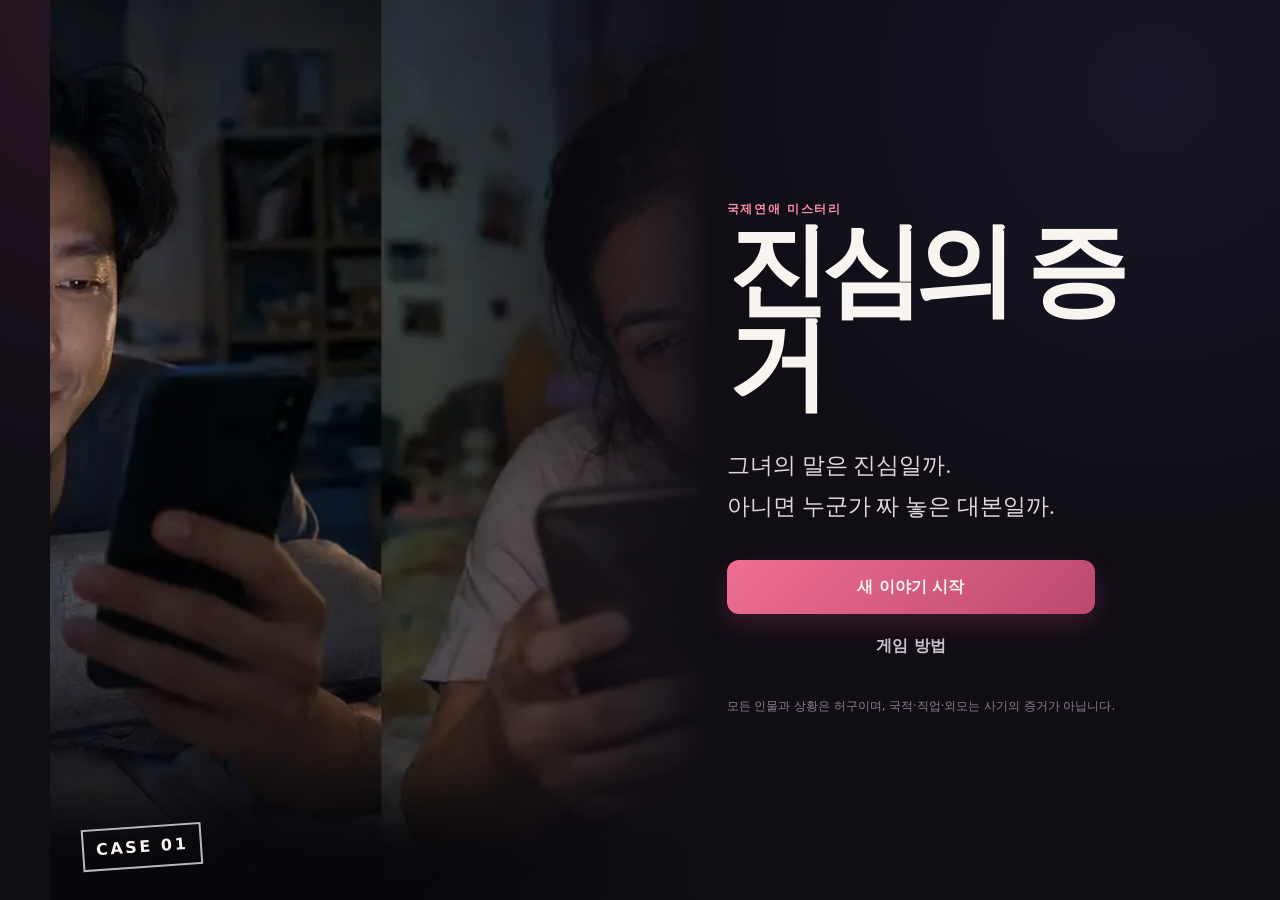
==== index.html @ 097fba48 "feat: replace dice-first play with relationship decisions" ====
<!doctype html>
<html lang="ko">
<head>
  <meta charset="utf-8">
  <meta name="viewport" content="width=device-width, initial-scale=1, viewport-fit=cover">
  <meta name="theme-color" content="#17131f">
  <meta name="description" content="진짜 사랑과 계획된 사기 사이에서 대화하고, 조사하고, 증거로 판단하는 국제연애 미스터리 게임">
  <title>진심의 증거 · 국제연애 미스터리</title>
  <link rel="manifest" href="./manifest.webmanifest">
  <link rel="icon" href="./icon.svg" type="image/svg+xml">
  <link rel="stylesheet" href="./styles.css?v=11">
</head>
<body>
  <a class="skip-link" href="#main">게임으로 바로가기</a>

  <main id="main" class="app-shell">
    <section id="title-screen" class="screen title-screen">
      <div class="title-art" aria-hidden="true">
        <div class="title-art__shade"></div>
        <div class="title-art__stamp">CASE 01</div>
      </div>
      <div class="title-copy">
        <p class="eyebrow">국제연애 미스터리</p>
        <h1>진심의 증거</h1>
        <p class="tagline">그녀의 말은 진심일까.<br>아니면 누군가 짜 놓은 대본일까.</p>
        <div class="title-actions">
          <button id="new-game" class="primary-button" type="button">새 이야기 시작</button>
          <button id="continue-game" class="ghost-button" type="button" hidden>저장한 이야기 이어하기</button>
          <button id="how-to" class="text-button" type="button">게임 방법</button>
        </div>
        <p class="content-note">모든 인물과 상황은 허구이며, 국적·직업·외모는 사기의 증거가 아닙니다.</p>
      </div>
    </section>

    <section id="setup-screen" class="screen setup-screen" hidden>
      <header class="plain-header">
        <button class="icon-button" data-action="back-title" type="button" aria-label="처음으로">←</button>
        <div>
          <p class="eyebrow">게임 준비</p>
          <h2 id="setup-title">주인공을 고르세요</h2>
        </div>
        <span id="setup-step" class="step-badge">1 / 5</span>
      </header>
      <div class="setup-progress" aria-hidden="true"><span id="setup-progress-bar"></span></div>
      <p id="setup-guide" class="setup-guide"></p>
      <div id="setup-grid" class="selection-grid"></div>
      <div id="setup-summary" class="setup-summary" hidden></div>
      <button id="setup-next" class="primary-button sticky-next" type="button" disabled>다음</button>
    </section>

    <section id="game-screen" class="screen game-screen" hidden>
      <header class="status-bar">
        <div class="case-progress">
          <span id="chapter-label">1장</span>
          <strong id="phase-label">첫 연락</strong>
        </div>
        <div class="status-pills">
          <button id="money-pill" class="status-pill" type="button" aria-label="재정 상세">💳 <span id="cash-label">0원</span></button>
          <span class="status-pill score-pill" title="만점 없는 누적 점수">∞ <span id="score-label">0</span></span>
          <span class="status-pill" title="호감">💗 <span id="affection-label">50</span></span>
          <span class="status-pill" title="갈등">⚠️ <span id="conflict-label">0</span></span>
        </div>
      </header>

      <div class="game-layout">
        <section class="novel-stage" aria-live="polite">
          <section class="duo-hud" aria-label="두 사람의 현재 상태">
            <article class="hud-person hud-player">
              <div class="hud-heading"><span>주인공</span><strong id="player-hud-name"></strong></div>
              <div class="ability-grid">
                <span>말재주 <b id="stat-charm"></b></span>
                <span>공감 <b id="stat-empathy"></b></span>
                <span>판단 <b id="stat-reason"></b></span>
                <span>배짱 <b id="stat-courage"></b></span>
                <span>외모 <b id="stat-appearance"></b></span>
              </div>
            </article>
            <article class="hud-person hud-partner">
              <div class="hud-heading"><span>두 사람</span><strong id="relationship-hud"></strong></div>
              <div class="ability-grid relationship-grid">
                <span>호감 <b id="hud-affection"></b></span>
                <span>그녀의 신뢰 <b id="hud-trust"></b></span>
                <span>확인도 <b id="hud-certainty"></b></span>
                <span>갈등 <b id="hud-conflict"></b></span>
                <span title="상대 피로">피로 <b id="hud-partner-fatigue"></b></span>
                <span>아이 <b id="hud-children"></b></span>
              </div>
              <button id="open-partner-profile-hud" class="hud-detail-button" type="button">상대 프로필 <span id="hud-known-count"></span></button>
            </article>
          </section>

          <section class="communication-bar" aria-label="소통과 전문 통역 설정">
            <span>소통 <b id="communication-label">0</b></span>
            <button id="interpreter-toggle" type="button" aria-pressed="false">🗣️ 전문 통역 OFF<small>선택할 때만 비용 차감</small></button>
          </section>

          <div id="scene-visual" class="scene-visual">
            <div class="scene-gradient"></div>
            <div id="scene-caption" class="scene-caption"></div>
            <div id="portrait-wrap" class="portrait-wrap" hidden>
              <div id="partner-portrait" class="portrait-photo"></div>
            </div>
            <div id="event-card" class="event-card" hidden>
              <span>STORY EVENT</span>
              <h2 id="event-title"></h2>
              <p id="event-text"></p>
            </div>
          </div>

          <div class="objective-card">
            <span>이번 장의 목표</span>
            <strong id="objective-text"></strong>
          </div>

          <div id="milestone-card" class="milestone-card">
            <span id="milestone-label">다음 약속</span>
            <strong id="milestone-text"></strong>
            <small id="milestone-days"></small>
          </div>

          <div id="dialogue-box" class="dialogue-box">
            <p id="scene-context" class="scene-context"></p>
            <div class="speaker-row">
              <strong id="speaker-name"></strong>
              <span id="speaker-mood" class="mood-chip"></span>
            </div>
            <div id="dialogue-text" class="dialogue-text"></div>
          </div>

          <div id="statement-box" class="statement-box" hidden>
            <span class="statement-label">앞뒤를 확인할 설명</span>
            <blockquote id="statement-text"></blockquote>
            <p id="statement-note"></p>
          </div>

          <div id="feedback-box" class="feedback-box" hidden></div>
          <div id="choices" class="choice-list"></div>
        </section>

        <aside class="case-sidebar">
          <section class="side-card current-case-card">
            <div class="partner-mini">
              <div id="partner-mini-photo" class="partner-mini-photo"></div>
              <div>
                <span id="partner-country" class="mini-label"></span>
                <strong id="partner-name"></strong>
                <p id="relationship-label"></p>
              </div>
            </div>
          </section>

          <section class="side-card player-menu-card">
            <div class="side-title"><h3>두 사람의 프로필</h3><span>니즈·발견</span></div>
            <div class="profile-button-pair">
              <button id="open-player-profile" class="secondary-button" type="button">내 프로필</button>
              <button id="open-partner-profile" class="secondary-button" type="button">상대 프로필 <span id="partner-known-count"></span></button>
            </div>
          </section>

          <section class="side-card finance-card">
            <div class="side-title"><h3>지금 상황</h3></div>
            <dl>
              <div><dt>남은 현금</dt><dd id="side-cash"></dd></div>
              <div><dt>빚</dt><dd id="side-debt"></dd></div>
              <div><dt>누적 지출</dt><dd id="side-spent"></dd></div>
              <div><dt>남은 일정</dt><dd id="side-days"></dd></div>
            </dl>
          </section>

          <div class="utility-buttons">
            <button id="save-button" class="text-button" type="button">저장</button>
            <button id="restart-button" class="text-button danger-text" type="button">이야기 다시 시작</button>
          </div>
        </aside>
      </div>

      <nav class="mobile-dock" aria-label="게임 메뉴">
        <button id="mobile-player" type="button"><span>👤</span>내 프로필</button>
        <button id="mobile-partner" type="button"><span>💗</span>상대 프로필</button>
        <button id="mobile-interpreter" type="button" aria-pressed="false"><span>🗣️</span>통역 OFF</button>
        <button id="mobile-status" type="button"><span>💳</span>재정</button>
        <button id="mobile-save" type="button"><span>💾</span>저장</button>
      </nav>
    </section>

    <section id="ending-screen" class="screen ending-screen" hidden>
      <div id="ending-visual" class="ending-visual"></div>
      <div class="ending-copy">
        <p id="ending-grade" class="eyebrow"></p>
        <h2 id="ending-title"></h2>
        <p id="ending-text" class="ending-lead"></p>
        <div id="ending-stats" class="ending-stats"></div>
        <details class="truth-report">
          <summary>이번 이야기의 숨은 진실 보기</summary>
          <div id="truth-report-body"></div>
        </details>
        <div class="ending-actions">
          <button id="retry-case" class="primary-button" type="button">다른 가능성으로 다시</button>
          <button id="back-title-end" class="ghost-button" type="button">처음 화면</button>
        </div>
      </div>
    </section>
  </main>

  <div id="overlay" class="overlay" hidden>
    <section id="modal" class="modal" role="dialog" aria-modal="true" aria-labelledby="modal-title">
      <header class="modal-header">
        <div><p id="modal-kicker" class="eyebrow"></p><h2 id="modal-title"></h2></div>
        <button id="close-modal" class="icon-button" type="button" aria-label="닫기">✕</button>
      </header>
      <div id="modal-body" class="modal-body"></div>
    </section>
  </div>

  <div id="roll-overlay" class="roll-overlay" role="status" aria-live="assertive" hidden>
    <section class="roll-card">
      <p class="eyebrow">세계 변수</p>
      <div id="roll-dice" class="roll-dice" aria-hidden="true">🎲</div>
      <h2 id="roll-title">예측할 수 없는 일이 생기는 중</h2>
      <p id="roll-rule" class="roll-rule"></p>
      <strong id="roll-number" class="roll-number">?</strong>
      <p id="roll-result" class="roll-result"></p>
    </section>
  </div>

  <div id="effect-overlay" class="effect-overlay" role="status" aria-live="polite" hidden>
    <div id="effect-card" class="effect-card">
      <span id="effect-kicker"></span>
      <strong id="effect-title"></strong>
      <p id="effect-detail"></p>
    </div>
  </div>

  <template id="choice-template">
    <button class="choice-card" type="button">
      <span class="choice-top"><strong class="choice-title"></strong><span class="choice-cost"></span></span>
      <span class="choice-description"></span>
      <span class="choice-chance" hidden></span>
      <span class="choice-impact"></span>
    </button>
  </template>

  <script src="./game-data.js?v=11"></script>
  <script src="./game.js?v=11"></script>
</body>
</html>
---- styles.css ----
:root {
  color-scheme: dark;
  --ink: #f8f4ef;
  --muted: #aaa2ae;
  --panel: #211c29;
  --panel-2: #2a2333;
  --line: rgba(255,255,255,.11);
  --rose: #ef6f91;
  --rose-bright: #ff8dab;
  --gold: #e4b75d;
  --mint: #71d5b2;
  --red: #ed5e66;
  --blue: #77a9ef;
  --black: #100d15;
  --shadow: 0 18px 55px rgba(0,0,0,.34);
  --safe-top: env(safe-area-inset-top, 0px);
  --safe-bottom: env(safe-area-inset-bottom, 0px);
}

* { box-sizing: border-box; }
[hidden] { display: none !important; }
html { min-height: 100%; background: var(--black); }
body {
  min-width: 320px;
  min-height: 100vh;
  margin: 0;
  color: var(--ink);
  background:
    radial-gradient(circle at 10% 0%, rgba(166,63,105,.16), transparent 31rem),
    radial-gradient(circle at 90% 10%, rgba(62,78,145,.14), transparent 28rem),
    var(--black);
  font-family: Pretendard, "Noto Sans KR", system-ui, -apple-system, BlinkMacSystemFont, "Segoe UI", sans-serif;
  line-height: 1.5;
  -webkit-font-smoothing: antialiased;
}
button { color: inherit; font: inherit; }
button, summary { -webkit-tap-highlight-color: transparent; }
button:focus-visible, summary:focus-visible { outline: 3px solid var(--gold); outline-offset: 3px; }
.skip-link { position: fixed; left: .75rem; top: -5rem; z-index: 100; padding: .7rem 1rem; background: white; color: black; }
.skip-link:focus { top: .75rem; }
.screen { min-height: 100vh; }

.title-screen {
  display: grid;
  grid-template-columns: minmax(0, 1.12fr) minmax(22rem, .88fr);
  max-width: 1180px;
  min-height: 100svh;
  margin: 0 auto;
  overflow: hidden;
}
.title-art {
  position: relative;
  min-height: 42rem;
  background: url("./assets/cutscenes/video-call.webp") center / cover no-repeat;
}
.title-art::before {
  content: "";
  position: absolute;
  inset: 0;
  background: linear-gradient(90deg, transparent 55%, var(--black)), linear-gradient(0deg, rgba(16,13,21,.4), transparent 45%);
}
.title-art__shade { position: absolute; inset: 0; background: radial-gradient(circle at 42% 35%, transparent 15%, rgba(16,13,21,.2) 72%); }
.title-art__stamp {
  position: absolute;
  left: 2rem;
  bottom: 2rem;
  padding: .45rem .75rem;
  border: 2px solid rgba(255,255,255,.72);
  transform: rotate(-4deg);
  letter-spacing: .16em;
  font-weight: 900;
}
.title-copy {
  position: relative;
  z-index: 1;
  display: flex;
  flex-direction: column;
  justify-content: center;
  padding: 4rem clamp(1.5rem, 5vw, 4.4rem) 3rem 1rem;
}
.eyebrow { margin: 0 0 .35rem; color: var(--rose-bright); font-size: .76rem; font-weight: 900; letter-spacing: .13em; text-transform: uppercase; }
.title-copy h1 { margin: 0; font-family: Georgia, "Noto Serif KR", serif; font-size: clamp(3.5rem, 8vw, 6.6rem); line-height: .92; letter-spacing: -.08em; }
.tagline { margin: 2rem 0; color: #ded7df; font-family: Georgia, "Noto Serif KR", serif; font-size: clamp(1.15rem, 2vw, 1.45rem); line-height: 1.8; }
.title-actions { display: grid; gap: .7rem; max-width: 23rem; }
.content-note { max-width: 25rem; margin: 2rem 0 0; color: #88808c; font-size: .72rem; }

.primary-button, .ghost-button, .secondary-button, .text-button, .icon-button {
  border: 0;
  border-radius: .75rem;
  cursor: pointer;
  font-weight: 800;
}
.primary-button { min-height: 3.35rem; padding: .8rem 1.15rem; background: linear-gradient(135deg, var(--rose), #bc496f); box-shadow: 0 10px 25px rgba(210,70,112,.22); }
.primary-button:hover { filter: brightness(1.08); transform: translateY(-1px); }
.primary-button:disabled { cursor: not-allowed; filter: grayscale(1); opacity: .35; transform: none; }
.ghost-button { min-height: 3.2rem; padding: .75rem 1.1rem; border: 1px solid var(--line); background: rgba(255,255,255,.05); }
.secondary-button { min-height: 2.8rem; padding: .65rem .9rem; border: 1px solid rgba(239,111,145,.35); background: rgba(239,111,145,.1); }
.text-button { padding: .55rem .75rem; background: transparent; color: #c9c1cc; }
.icon-button { width: 2.7rem; height: 2.7rem; background: rgba(255,255,255,.07); font-size: 1.15rem; }
.full-button { width: 100%; }
.danger-text { color: #d97a80; }

.setup-screen { max-width: 960px; margin: 0 auto; padding: calc(1rem + var(--safe-top)) 1rem calc(6rem + var(--safe-bottom)); }
.plain-header { display: grid; grid-template-columns: auto 1fr auto; align-items: center; gap: .9rem; padding: .5rem 0 1rem; }
.plain-header h2 { margin: 0; font-size: clamp(1.35rem, 4vw, 2rem); }
.step-badge { padding: .4rem .65rem; border: 1px solid var(--line); border-radius: 999px; color: var(--muted); font-size: .78rem; }
.setup-progress { height: .23rem; overflow: hidden; border-radius: 999px; background: #332b3d; }
.setup-progress span { display: block; width: 25%; height: 100%; border-radius: inherit; background: var(--rose); transition: width .3s ease; }
.setup-guide { margin: 1.15rem 0; color: #beb6c1; }
.selection-grid { display: grid; grid-template-columns: repeat(3, minmax(0, 1fr)); gap: .75rem; }
.selection-card {
  position: relative;
  min-width: 0;
  overflow: hidden;
  border: 1px solid var(--line);
  border-radius: 1rem;
  background: linear-gradient(145deg, rgba(255,255,255,.06), rgba(255,255,255,.025));
  color: inherit;
  cursor: pointer;
  text-align: left;
}
.selection-card:hover { border-color: rgba(239,111,145,.46); transform: translateY(-2px); }
.selection-card.is-selected { border-color: var(--rose); box-shadow: 0 0 0 2px rgba(239,111,145,.22); }
.selection-photo { position: relative; width: 100%; aspect-ratio: 1 / 1; background-color: #2c2633; background-repeat: no-repeat; overflow: hidden; }
.selection-photo::after { display: none; }
.selection-photo.is-man::after { content: ""; display: none; }
.selection-body { padding: .8rem; }
.selection-body h3 { margin: 0; font-size: 1rem; }
.selection-body p { margin: .3rem 0 0; color: var(--muted); font-size: .79rem; }
.selection-tag { display: inline-block; margin-top: .55rem; padding: .22rem .46rem; border-radius: 999px; background: rgba(228,183,93,.12); color: #edc97f; font-size: .68rem; }
.selection-cost { display: block; margin-top: .55rem; color: #f0d394; font-size: .76rem; font-weight: 800; }
.selection-needs-preview { display: flex; flex-wrap: wrap; gap: .3rem; margin-top: .65rem; padding-top: .6rem; border-top: 1px solid var(--line); }
.selection-needs-preview > strong { flex-basis: 100%; color: #c9c1cc; font-size: .68rem; }
.selection-needs-preview > span { padding: .22rem .38rem; border-radius: .45rem; background: rgba(239,111,145,.09); color: #d8ceda; font-size: .61rem; line-height: 1.35; }
.selection-needs-preview b { color: var(--gold); }
.setup-summary { margin-top: 1rem; padding: .85rem; border: 1px solid var(--line); border-radius: .8rem; background: var(--panel); }
.sticky-next { position: fixed; z-index: 8; left: 50%; bottom: calc(.85rem + var(--safe-bottom)); width: min(28rem, calc(100% - 2rem)); transform: translateX(-50%); }
.sticky-next:hover { transform: translateX(-50%) translateY(-1px); }

.setup-screen.is-match-selection { max-width: 800px; }
.setup-screen.is-match-selection .selection-grid { grid-template-columns: repeat(2, minmax(0, 1fr)); }
.route-setup-bar { grid-column: 1 / -1; display: flex; align-items: center; justify-content: space-between; gap: 1rem; padding: .85rem 1rem; border: 1px solid var(--line); border-radius: 1rem; background: rgba(255,255,255,.055); }
.route-setup-bar > div:first-child { display: grid; gap: .08rem; }
.route-setup-bar strong { font-size: .83rem; }
.route-setup-bar small { color: var(--muted); font-size: .68rem; }
.route-setup-logo { color: var(--rose-bright); font-family: Georgia, "Noto Serif KR", serif; font-size: 1.35rem; font-weight: 900; }
.route-setup-bar.route-friend { border-color: rgba(113,213,178,.32); background: linear-gradient(135deg, rgba(113,213,178,.11), rgba(255,255,255,.03)); }
.route-setup-bar.route-friend .route-setup-logo { color: var(--mint); }
.route-setup-bar.route-broker { border-color: rgba(228,183,93,.38); background: linear-gradient(135deg, rgba(228,183,93,.14), rgba(255,255,255,.025)); }
.route-setup-bar.route-broker .route-setup-logo { color: var(--gold); font-family: inherit; letter-spacing: .04em; }
.route-setup-bar.route-community { border-color: rgba(119,169,239,.34); background: linear-gradient(135deg, rgba(119,169,239,.12), rgba(255,255,255,.025)); }
.route-setup-bar.route-community .route-setup-logo { color: #acd0ff; }
.route-setup-bar.is-rematch { border-color: rgba(237,94,102,.45); background: linear-gradient(135deg, rgba(237,94,102,.15), rgba(228,183,93,.05)); }
.route-setup-bar.is-rematch small { color: #efb1b5; }
.dating-wallet { padding: .38rem .55rem; border-radius: 999px; background: rgba(228,183,93,.1); color: #efd18e; font-size: .72rem; font-weight: 850; white-space: nowrap; }
.payment-plan-card { min-height: 15rem; }
.payment-plan-card .selection-body { display: flex; flex-direction: column; height: 100%; }
.plan-badge { align-self: flex-start; padding: .2rem .45rem; border-radius: 999px; background: rgba(239,111,145,.13); color: #ffabc1; font-size: .67rem; font-weight: 900; }
.plan-price { display: block; margin: .75rem 0 .45rem; color: white; font-size: 1.45rem; }
.payment-plan-card ul { display: grid; gap: .35rem; margin: 0; padding: 0; color: #c9c1cc; font-size: .76rem; list-style: none; }
.virtual-pay-note { margin-top: auto; padding-top: .8rem; color: #827987; font-size: .65rem; }
.route-candidate-card { border-radius: 1.1rem; background: #201a27; }
.candidate-app .selection-photo { aspect-ratio: 4 / 5; }
.candidate-friend { background: linear-gradient(150deg, #202c29, #171c1b); }
.candidate-friend .selection-photo { aspect-ratio: 1 / 1; border-bottom: 1px solid rgba(113,213,178,.2); }
.candidate-broker { border-radius: .35rem; background: #eee8da; color: #2d2925; box-shadow: inset 0 0 0 5px rgba(75,60,35,.05); }
.candidate-broker .selection-photo { aspect-ratio: 4 / 5; border-radius: 0; }
.candidate-broker .selection-body p, .candidate-broker .selection-body small { color: #6e655b; }
.candidate-broker .interest-row span { background: #ded6c7; color: #4b443c; }
.candidate-community { border-color: rgba(119,169,239,.25); background: linear-gradient(150deg, #1c2636, #171a22); }
.candidate-community .selection-photo { aspect-ratio: 16 / 11; }
.route-candidate-copy { display: grid; gap: .42rem; }
.route-candidate-copy blockquote { margin: .2rem 0; color: #ddd6df; font-family: Georgia, "Noto Serif KR", serif; font-size: .8rem; line-height: 1.55; }
.route-candidate-copy small { color: #8f8793; font-size: .66rem; line-height: 1.45; }
.route-card-label { color: var(--mint); font-size: .67rem; font-weight: 900; }
.candidate-community .route-card-label { color: #9fc7fa; }
.broker-file-head { display: flex; justify-content: space-between; gap: .5rem; padding: .45rem .55rem; border-bottom: 1px solid #cfc4b2; color: #625845; font-size: .64rem; font-weight: 900; letter-spacing: .03em; }
.broker-file-head b { color: #8a6234; }
.online-dot { position: absolute; right: .6rem; top: .6rem; width: .72rem; height: .72rem; border: 2px solid #201a27; border-radius: 50%; background: #55d99e; }
.verified-badge { position: absolute; left: .55rem; bottom: .55rem; padding: .24rem .45rem; border-radius: 999px; background: rgba(19,34,67,.82); color: #b9d9ff; font-size: .65rem; font-weight: 900; backdrop-filter: blur(8px); }
.profile-name-row { display: flex; justify-content: space-between; gap: .4rem; align-items: baseline; }
.profile-name-row > span { color: #8f8793; font-size: .66rem; }
.interest-row { display: flex; flex-wrap: wrap; gap: .3rem; margin-top: .55rem; }
.interest-row span { padding: .2rem .4rem; border-radius: 999px; background: rgba(255,255,255,.06); color: #d4ccd6; font-size: .65rem; }
.profile-one-line { min-height: 2.6rem; color: #d9d0da !important; line-height: 1.55; }
.profile-actions { display: flex; justify-content: center; gap: 2rem; margin: .7rem -.8rem -.8rem; padding: .6rem; border-top: 1px solid var(--line); font-size: 1.25rem; text-align: center; }
.profile-actions span { color: #7f7783; }
.profile-actions b { color: var(--rose-bright); }

.game-screen { padding-top: var(--safe-top); padding-bottom: var(--safe-bottom); }
.status-bar {
  position: sticky;
  z-index: 20;
  top: 0;
  display: flex;
  align-items: center;
  justify-content: space-between;
  min-height: 3.35rem;
  padding: .4rem max(1rem, calc((100vw - 1160px) / 2));
  border-bottom: 1px solid var(--line);
  background: rgba(16,13,21,.89);
  backdrop-filter: blur(16px);
}
.case-progress { display: flex; align-items: baseline; gap: .55rem; min-width: 0; }
.case-progress span { color: var(--rose-bright); font-size: .73rem; font-weight: 900; }
.case-progress strong { overflow: hidden; text-overflow: ellipsis; white-space: nowrap; }
.status-pills { display: flex; gap: .4rem; }
.status-pill { padding: .35rem .55rem; border: 1px solid var(--line); border-radius: 999px; background: rgba(255,255,255,.04); color: #eee8ee; font-size: .76rem; white-space: nowrap; }
.score-pill { border-color: rgba(228,183,93,.32); color: var(--gold); }
button.status-pill { cursor: pointer; }
.game-layout { display: grid; grid-template-columns: minmax(0, 760px) 310px; gap: 1.2rem; max-width: 1160px; margin: .65rem auto 3rem; padding: 0 1rem; align-items: start; }
.novel-stage { min-width: 0; }
.duo-hud { display: block; margin-bottom: .45rem; }
.hud-player { display: none; }
.hud-person { min-width: 0; padding: .7rem .8rem; border: 1px solid var(--line); border-radius: .85rem; background: linear-gradient(145deg, rgba(255,255,255,.055), rgba(255,255,255,.025)); }
.hud-heading { display: flex; align-items: baseline; justify-content: space-between; gap: .5rem; margin-bottom: .48rem; }
.hud-heading span { color: var(--muted); font-size: .67rem; font-weight: 800; }
.hud-heading strong { overflow: hidden; font-size: .82rem; text-overflow: ellipsis; white-space: nowrap; }
.hud-detail-button { width: 100%; margin-top: .42rem; padding: .3rem .42rem; border: 1px solid rgba(239,111,145,.25); border-radius: .45rem; background: rgba(239,111,145,.07); color: #d9c9d1; cursor: pointer; font-size: .65rem; text-align: left; }
.hud-detail-button span { float: right; color: var(--rose-bright); font-weight: 900; }
.hud-detail-button.has-new { border-color: rgba(254,229,0,.48); box-shadow: inset 0 0 0 1px rgba(254,229,0,.1); }
.hud-detail-button.has-new span { color: #fee500; }
.ability-grid { display: grid; grid-template-columns: repeat(5, minmax(0, 1fr)); gap: .3rem; }
.hud-partner .ability-grid { grid-template-columns: repeat(6, minmax(0, 1fr)); }
.ability-grid span { display: grid; gap: .08rem; padding: .3rem .25rem; border-radius: .45rem; background: rgba(255,255,255,.045); color: #a69eaa; font-size: .61rem; text-align: center; }
.ability-grid b { color: #f5edf3; font-size: .78rem; }
.relationship-grid b { color: var(--rose-bright); }
.communication-bar { display: flex; align-items: center; justify-content: space-between; gap: .65rem; margin: -.15rem 0 .7rem; padding: .48rem .6rem; border: 1px solid rgba(119,169,239,.22); border-radius: .7rem; background: rgba(119,169,239,.06); }
.communication-bar > span { color: #b8cdec; font-size: .7rem; font-weight: 800; }
.communication-bar > span b { margin-left: .2rem; color: white; }
.communication-bar button { display: flex; align-items: center; gap: .35rem; padding: .34rem .55rem; border: 1px solid var(--line); border-radius: 999px; background: rgba(255,255,255,.04); color: #c9c0cd; cursor: pointer; font-size: .68rem; }
.communication-bar button small { color: #847c89; font-size: .58rem; }
.communication-bar button.is-on { border-color: rgba(113,213,178,.45); background: rgba(113,213,178,.1); color: var(--mint); }
.scene-visual {
  position: relative;
  min-height: 0;
  aspect-ratio: 16 / 9;
  overflow: hidden;
  border: 1px solid var(--line);
  border-radius: 1.2rem 1.2rem .45rem .45rem;
  background: #27212f center / cover no-repeat;
  box-shadow: var(--shadow);
}
.scene-gradient { position: absolute; inset: 0; background: linear-gradient(0deg, rgba(10,8,13,.78), transparent 42%), linear-gradient(90deg, rgba(10,8,13,.24), transparent 40%); pointer-events: none; }
.scene-visual.has-life-photo .scene-gradient { z-index: 1; background: linear-gradient(0deg, rgba(10,8,13,.72), rgba(10,8,13,.2) 55%, rgba(10,8,13,.38)); backdrop-filter: blur(10px) brightness(.62); }
.scene-visual.has-life-photo .portrait-wrap { z-index: 2; inset: 3% 18% 0; }
.scene-visual.has-life-photo .portrait-photo { width: auto; height: 96%; aspect-ratio: 1 / 1; background-color: transparent; }
.scene-caption { position: absolute; z-index: 5; left: 1rem; top: 1rem; max-width: calc(100% - 2rem); padding: .4rem .65rem; border: 1px solid rgba(255,255,255,.22); border-radius: 999px; background: rgba(10,8,13,.62); color: #eee8ee; font-size: .72rem; backdrop-filter: blur(8px); }
.portrait-wrap { position: absolute; inset: 8% 5% 0 34%; display: flex; align-items: flex-end; justify-content: center; }
.portrait-photo { width: min(92%, 29rem); aspect-ratio: 1 / 1; border: 1px solid rgba(255,255,255,.18); border-radius: 1.1rem 1.1rem .35rem .35rem; background-color: #302938; background-repeat: no-repeat; box-shadow: 0 24px 40px rgba(0,0,0,.45); transform-origin: bottom; }
.event-card { position: absolute; z-index: 4; left: clamp(1rem, 6vw, 3rem); right: clamp(1rem, 6vw, 3rem); bottom: clamp(1rem, 6vw, 3rem); padding: 1rem 1.15rem; border: 1px solid rgba(255,255,255,.24); border-radius: 1rem; background: rgba(13,10,17,.74); box-shadow: 0 18px 45px rgba(0,0,0,.38); backdrop-filter: blur(12px); }
.event-card > span { color: var(--gold); font-size: .68rem; font-weight: 950; letter-spacing: .14em; }
.event-card h2 { margin: .25rem 0; font-family: Georgia, "Noto Serif KR", serif; font-size: clamp(1.55rem, 4vw, 2.6rem); line-height: 1.1; }
.event-card p { max-width: 37rem; margin: .45rem 0 0; color: #d2cbd3; font-size: .82rem; white-space: pre-line; }
.scene-visual.is-event { min-height: 0; background-position: center; }
.scene-visual.is-event .scene-gradient { z-index: 1; background: linear-gradient(0deg, rgba(10,8,13,.82), rgba(10,8,13,.14) 58%, rgba(10,8,13,.34)); backdrop-filter: blur(3px) brightness(.72); }
.objective-card { display: flex; gap: .55rem; align-items: baseline; margin: .7rem 0; padding: .62rem .78rem; border-left: 3px solid var(--gold); background: rgba(228,183,93,.08); font-size: .78rem; }
.objective-card span { color: #d4b87c; white-space: nowrap; }
.milestone-card { display: none; grid-template-columns: auto 1fr auto; gap: .55rem; align-items: center; margin: -.2rem 0 .7rem; padding: .58rem .75rem; border: 1px solid rgba(119,169,239,.22); border-radius: .7rem; background: rgba(119,169,239,.07); }
.milestone-card span { color: #9fc4f4; font-size: .68rem; font-weight: 900; }
.milestone-card strong { font-size: .76rem; }
.milestone-card small { color: #a59dab; font-size: .67rem; white-space: nowrap; }
.dialogue-box { position: relative; min-height: 8.5rem; padding: 1rem 1.1rem; border: 1px solid var(--line); border-radius: .5rem 1.1rem 1.1rem 1.1rem; background: rgba(33,28,41,.97); box-shadow: 0 15px 35px rgba(0,0,0,.2); }
.scene-context { margin: 0 0 .55rem !important; color: #9d94a2; font-family: inherit !important; font-size: .7rem !important; font-weight: 800; letter-spacing: .03em; line-height: 1.4 !important; }
.speaker-row { display: flex; gap: .55rem; align-items: center; }
.speaker-row strong { color: var(--rose-bright); }
.mood-chip { padding: .14rem .42rem; border-radius: 999px; background: rgba(255,255,255,.07); color: var(--muted); font-size: .68rem; }
.dialogue-text { margin: .65rem 0 0; font-family: Georgia, "Noto Serif KR", serif; font-size: clamp(1rem, 2vw, 1.13rem); line-height: 1.8; }
.chat-thread { display: grid; gap: .48rem; padding: .65rem; border-radius: .8rem; background: #b8c0c5; font-family: inherit; }
.chat-bubble { width: fit-content; max-width: 84%; padding: .58rem .72rem; border: 0; border-radius: .95rem .95rem .95rem .25rem; background: #fff; color: #191919; box-shadow: 0 1px 2px rgba(0,0,0,.12); font-family: inherit; font-size: .86rem; line-height: 1.55; text-align: left; white-space: pre-line; }
button.chat-bubble { cursor: pointer; appearance: none; }
.chat-bubble.is-her small { display: block; margin-top: .28rem; color: #847d72; font-size: .58rem; font-weight: 750; }
.chat-bubble.is-her.is-translated { box-shadow: inset 0 0 0 1px rgba(57,122,83,.28), 0 1px 2px rgba(0,0,0,.12); }
.chat-bubble.is-her.is-translated small { color: #397a53; }
.chat-bubble.is-me { justify-self: end; border-radius: .95rem .95rem .25rem .95rem; background: #fee500; color: #171400; }
.chat-bubble.is-system { justify-self: center; max-width: 95%; padding: .4rem .6rem; border: 0; border-radius: 999px; background: rgba(44,51,56,.62); color: #eef1f2; box-shadow: none; font-size: .68rem; text-align: center; }
.chat-prompt { margin: .7rem 0 0; color: #a9a0ac; font-family: inherit; font-size: .76rem; }
.statement-box { margin-top: .7rem; padding: .9rem 1rem; border: 1px solid rgba(119,169,239,.34); border-radius: .8rem; background: rgba(45,68,105,.15); }
.statement-label { color: #9bc0f4; font-size: .7rem; font-weight: 900; letter-spacing: .1em; }
.statement-box blockquote { margin: .45rem 0; padding-left: .7rem; border-left: 3px solid var(--blue); font-family: Georgia, "Noto Serif KR", serif; font-size: 1.05rem; }
.statement-box p { margin: .35rem 0 0; color: var(--muted); font-size: .75rem; }
.feedback-box { margin-top: .75rem; padding: .8rem .9rem; border-left: 3px solid var(--mint); background: rgba(113,213,178,.09); font-size: .83rem; }
.feedback-box.is-bad { border-color: var(--red); background: rgba(237,94,102,.09); }
.result-copy { margin-top: .25rem; }
.profile-unlock-panel { display: grid; width: 100%; gap: .12rem; margin-top: .72rem; padding: .65rem .72rem; border: 1px solid rgba(113,213,178,.3); border-radius: .68rem; background: rgba(113,213,178,.07); color: inherit; cursor: pointer; text-align: left; }
.profile-unlock-panel span { color: var(--mint); font-size: .66rem; font-weight: 900; }
.profile-unlock-panel strong { font-size: .78rem; }
.profile-unlock-panel small { color: var(--muted); font-size: .65rem; }
.score-result { display: flex; flex-wrap: wrap; gap: .35rem; margin-top: .65rem; }
.score-result span { padding: .25rem .45rem; border: 1px solid rgba(228,183,93,.3); border-radius: 999px; background: rgba(228,183,93,.075); color: var(--gold); font-size: .66rem; font-weight: 850; }
.result-stats { display: flex; flex-wrap: wrap; gap: .32rem; margin-top: .6rem; }
.result-stats span { padding: .22rem .42rem; border-radius: 999px; font-size: .65rem; font-weight: 850; }
.result-stats .is-up { background: rgba(113,213,178,.1); color: #9be5cc; }
.result-stats .is-down { background: rgba(237,94,102,.1); color: #f0a3aa; }
.shadow-result { margin-top: .55rem; padding: .55rem .62rem; border: 1px solid rgba(148,96,211,.32); border-radius: .58rem; background: rgba(108,67,158,.08); color: #cdb5ea; font-size: .68rem; font-weight: 850; }
.shadow-result span { display: block; }
.reaction-panel { margin-top: .75rem; padding: .68rem .72rem; border: 1px solid rgba(239,111,145,.24); border-radius: .7rem; background: rgba(239,111,145,.075); }
.reaction-panel span { color: var(--rose-bright); font-size: .67rem; font-weight: 900; }
.reaction-panel p { margin: .25rem 0 0; color: #eee7ee; font-family: Georgia, "Noto Serif KR", serif; font-size: .86rem; white-space: pre-line; }
.investigation-report { margin-top: .75rem; padding: .72rem; border: 1px solid rgba(119,169,239,.3); border-radius: .7rem; background: rgba(119,169,239,.07); }
.investigation-report > strong { color: #a8cafa; }
.investigation-report dl { display: grid; gap: .4rem; margin: .5rem 0 0; }
.investigation-report dl div { display: grid; grid-template-columns: 5.2rem 1fr; gap: .45rem; }
.investigation-report dt { color: #8fb2e3; font-size: .7rem; }
.investigation-report dd { margin: 0; color: #d2cbd5; font-size: .73rem; }
.choice-list { display: grid; grid-template-columns: repeat(2, minmax(0, 1fr)); gap: .65rem; margin-top: .8rem; }
.choice-card {
  display: flex;
  flex-direction: column;
  min-height: 9rem;
  padding: .85rem;
  border: 1px solid var(--line);
  border-radius: .9rem;
  background: linear-gradient(145deg, #272130, #1e1925);
  color: inherit;
  cursor: pointer;
  text-align: left;
}
.choice-card:hover { border-color: rgba(239,111,145,.55); transform: translateY(-2px); box-shadow: 0 10px 25px rgba(0,0,0,.2); }
.choice-card:disabled { cursor: not-allowed; opacity: .42; transform: none; }
.choice-top { display: flex; justify-content: space-between; gap: .5rem; align-items: flex-start; }
.choice-title { font-size: .94rem; }
.choice-cost { color: #f0d394; font-size: .7rem; white-space: nowrap; }
.choice-description { margin-top: .35rem; color: #c5bdc8; font-size: .78rem; line-height: 1.55; }
.choice-chance { display: flex; align-items: center; justify-content: space-between; gap: .5rem; margin-top: .55rem; padding: .38rem .5rem; border: 1px solid rgba(119,169,239,.26); border-radius: .5rem; background: rgba(119,169,239,.08); color: #b8d4f8; font-size: .7rem; font-weight: 850; }
.choice-chance[hidden] { display: none; }
.choice-chance::before { content: "🎲"; }
.choice-chance.is-low { border-color: rgba(237,94,102,.35); background: rgba(237,94,102,.08); color: #f3a6ab; }
.choice-chance.is-high { border-color: rgba(113,213,178,.32); background: rgba(113,213,178,.08); color: #9be5cc; }
.choice-impact { margin-top: auto; padding-top: .55rem; color: #928a97; font-size: .69rem; }
.choice-card.is-investigate .choice-title::before,
.choice-card.is-romance .choice-title::before,
.choice-card.is-risky .choice-title::before { content: none; }
.choice-card.is-evidence { border-color: rgba(119,169,239,.35); }
.choice-card.is-player-special { border-color: rgba(228,183,93,.5); background: radial-gradient(circle at 100% 0%, rgba(228,183,93,.16), transparent 46%), linear-gradient(145deg, #2e2823, #201a22); }
.choice-card.is-player-special .choice-title { color: #f1d28b; }
.choice-card.is-player-special .choice-chance { border-color: rgba(228,183,93,.28); background: rgba(228,183,93,.07); color: #edcf8d; }

.case-sidebar { position: sticky; top: 5.2rem; display: grid; gap: .75rem; }
.side-card { padding: .85rem; border: 1px solid var(--line); border-radius: .9rem; background: rgba(33,28,41,.86); }
.partner-mini { display: grid; grid-template-columns: 4rem 1fr; gap: .7rem; align-items: center; }
.partner-mini-photo { width: 4rem; height: 4rem; border-radius: .65rem; background-repeat: no-repeat; background-color: #302938; }
.partner-mini strong { display: block; font-size: 1rem; }
.partner-mini p { margin: .15rem 0 0; color: var(--muted); font-size: .75rem; }
.partner-profile-button { margin-top: .7rem; font-size: .72rem; }
.partner-profile-button span { float: right; color: var(--rose-bright); }
.profile-button-pair { display: grid; grid-template-columns: 1fr 1fr; gap: .45rem; }
.profile-button-pair button { padding: .58rem .42rem; }
.profile-button-pair span { display: block; color: var(--rose-bright); font-size: .62rem; }
.mini-label { display: block; color: var(--rose-bright); font-size: .67rem; }
.side-title { display: flex; justify-content: space-between; align-items: center; margin-bottom: .65rem; }
.side-title h3 { margin: 0; font-size: .9rem; }
.side-title span { color: var(--muted); font-size: .72rem; }
.preview-note { display: flex; gap: .45rem; padding: .45rem .5rem; border-radius: .45rem; background: rgba(255,255,255,.04); font-size: .7rem; }
.preview-note i { font-style: normal; }
.preview-empty { margin: .8rem 0; color: var(--muted); font-size: .72rem; text-align: center; }
.finance-card dl { display: grid; gap: .45rem; margin: 0; }
.finance-card dl div { display: flex; justify-content: space-between; gap: .5rem; }
.finance-card dt { color: var(--muted); font-size: .75rem; }
.finance-card dd { margin: 0; font-size: .75rem; font-weight: 800; }
.utility-buttons { display: flex; justify-content: center; gap: .4rem; }
.mobile-dock { display: none; }

.effect-overlay { position: fixed; z-index: 120; inset: 0; display: grid; place-items: center; padding: 1rem; pointer-events: auto; background: radial-gradient(circle, rgba(239,111,145,.16), rgba(5,4,7,.5) 60%, rgba(5,4,7,.72)); backdrop-filter: blur(5px); }
.effect-card { width: min(26rem, 92vw); padding: 1.35rem; border: 1px solid rgba(255,255,255,.28); border-radius: 1.15rem; background: radial-gradient(circle at 50% 0%, rgba(239,111,145,.22), transparent 58%), #1d1723; box-shadow: 0 24px 80px rgba(0,0,0,.56); text-align: center; animation: discovery-pop .72s cubic-bezier(.18,.88,.25,1.15); }
.effect-card.is-need { border-color: rgba(228,183,93,.58); background: radial-gradient(circle at 50% 0%, rgba(228,183,93,.25), transparent 58%), #211b18; }
.effect-card.is-shadow { border-color: rgba(148,96,211,.62); background: radial-gradient(circle at 50% 0%, rgba(148,96,211,.28), transparent 58%), #18121f; }
.effect-card.is-stat { border-color: rgba(113,213,178,.42); }
.effect-card span { display: block; color: var(--rose-bright); font-size: .68rem; font-weight: 950; letter-spacing: .14em; }
.effect-card.is-need span { color: var(--gold); }
.effect-card.is-shadow span { color: #c9a7f4; }
.effect-card strong { display: block; margin-top: .35rem; font-family: Georgia, "Noto Serif KR", serif; font-size: clamp(1.35rem, 6vw, 2.1rem); }
.effect-card p { margin: .45rem 0 0; color: #bbb2be; font-size: .78rem; }
@keyframes discovery-pop { 0% { opacity: 0; transform: translateY(22px) scale(.78); filter: blur(8px); } 58% { opacity: 1; transform: translateY(-4px) scale(1.04); filter: blur(0); } 100% { transform: translateY(0) scale(1); } }

.needs-panel { display: grid; gap: .48rem; }
.need-row { display: grid; grid-template-columns: 1fr auto; gap: .5rem; align-items: center; padding: .62rem .68rem; border: 1px solid var(--line); border-radius: .65rem; background: rgba(255,255,255,.035); }
.need-row strong { font-size: .76rem; }
.need-row span { color: var(--gold); font-size: .68rem; font-weight: 900; }
.need-row small { grid-column: 1 / -1; color: #807785; font-size: .64rem; }
.need-row.is-cleared { border-color: rgba(113,213,178,.32); background: rgba(113,213,178,.065); }
.need-row.is-cleared span { color: var(--mint); }
.score-history { display: grid; gap: .35rem; margin: 0; padding: 0; list-style: none; }
.score-history li { display: flex; justify-content: space-between; gap: .6rem; padding: .5rem .58rem; border-radius: .55rem; background: rgba(255,255,255,.035); color: #bbb3bf; font-size: .69rem; }
.score-history b { color: var(--gold); }
.compulsion-card { margin-top: .7rem; padding: .9rem; border: 1px solid rgba(201,167,244,.32); border-radius: .8rem; background: linear-gradient(145deg, rgba(117,73,166,.14), rgba(255,255,255,.025)); }
.compulsion-card > span { color: #c9a7f4; font-size: .67rem; font-weight: 950; letter-spacing: .08em; }
.compulsion-card h3 { margin: .25rem 0 .35rem; font-size: 1.02rem; }
.compulsion-card p { margin: 0; color: #c6bdca; font-size: .76rem; line-height: 1.65; }
.compulsion-card dl { display: grid; grid-template-columns: 1fr 1fr; gap: .45rem; margin: .7rem 0 0; }
.compulsion-card dl div { padding: .55rem; border-radius: .55rem; background: rgba(255,255,255,.045); }
.compulsion-card dt { color: var(--muted); font-size: .62rem; }
.compulsion-card dd { margin: .2rem 0 0; font-size: .71rem; line-height: 1.5; }
.compulsion-card footer { margin-top: .6rem; color: #a994bb; font-size: .65rem; }

.housing-market { display: grid; grid-template-columns: repeat(2, minmax(0,1fr)); gap: .45rem; margin-top: .65rem; }
.housing-market div { padding: .55rem; border-radius: .55rem; background: rgba(255,255,255,.04); }
.housing-market span { display: block; color: var(--muted); font-size: .62rem; }
.housing-market strong { display: block; margin-top: .15rem; font-size: .74rem; }

.overlay { position: fixed; z-index: 60; inset: 0; display: grid; place-items: center; padding: 1rem; background: rgba(5,4,7,.78); backdrop-filter: blur(8px); }
.roll-overlay { position: fixed; z-index: 90; inset: 0; display: grid; place-items: center; padding: 1rem; background: rgba(5,4,7,.84); backdrop-filter: blur(12px); }
.roll-card { width: min(22rem, 100%); padding: 1.4rem; border: 1px solid rgba(239,111,145,.35); border-radius: 1.2rem; background: radial-gradient(circle at 50% 0%, rgba(239,111,145,.14), transparent 55%), #1c1722; box-shadow: var(--shadow); text-align: center; }
.roll-card h2 { margin: .25rem 0; font-size: 1.25rem; }
.roll-dice { margin: .5rem auto; font-size: 4.4rem; line-height: 1; filter: drop-shadow(0 10px 18px rgba(0,0,0,.45)); }
.roll-dice.is-rolling { animation: dice-roll .18s linear infinite; }
.roll-rule { margin: .55rem 0; color: var(--muted); font-size: .8rem; }
.roll-number { display: block; min-height: 3.6rem; color: var(--gold); font-family: Georgia, serif; font-size: 3rem; line-height: 1.1; }
.roll-result { min-height: 1.5rem; margin: .4rem 0 0; font-weight: 900; }
.roll-result.is-success { color: var(--mint); }
.roll-result.is-failure { color: #ef8b91; }
@keyframes dice-roll { 0% { transform: rotate(-12deg) scale(.94); } 50% { transform: rotate(14deg) scale(1.08); } 100% { transform: rotate(-12deg) scale(.94); } }
.modal { width: min(700px, 100%); max-height: min(86vh, 860px); overflow: hidden; border: 1px solid var(--line); border-radius: 1rem; background: #1c1722; box-shadow: var(--shadow); }
.modal-header { display: flex; justify-content: space-between; align-items: center; gap: 1rem; padding: 1rem; border-bottom: 1px solid var(--line); }
.modal-header h2 { margin: 0; font-size: 1.2rem; }
.modal-body { max-height: calc(86vh - 5rem); overflow: auto; padding: 1rem; }
.evidence-list { display: grid; gap: .65rem; }
.evidence-card { width: 100%; padding: .8rem; border: 1px solid var(--line); border-radius: .75rem; background: rgba(255,255,255,.035); color: inherit; text-align: left; }
button.evidence-card { cursor: pointer; }
button.evidence-card:hover { border-color: var(--blue); }
.evidence-head { display: flex; justify-content: space-between; gap: .6rem; align-items: center; }
.evidence-head strong { font-size: .88rem; }
.evidence-type { padding: .16rem .42rem; border-radius: 999px; font-size: .64rem; }
.evidence-type.fact { background: rgba(113,213,178,.13); color: #93e6c9; }
.evidence-type.clue { background: rgba(119,169,239,.13); color: #9cc3f6; }
.evidence-type.rumor { background: rgba(228,183,93,.13); color: #efcb82; }
.evidence-card p { margin: .4rem 0 0; color: #bbb3be; font-size: .75rem; }
.evidence-card small { display: block; margin-top: .45rem; color: #827a86; }
.guide-list { display: grid; gap: .65rem; padding: 0; list-style: none; }
.guide-list li { padding: .75rem; border-left: 3px solid var(--rose); background: rgba(255,255,255,.04); }
.guide-list strong { display: block; margin-bottom: .2rem; }
.guide-list span { color: var(--muted); font-size: .8rem; }
.dossier-lock-summary { grid-column: 1 / -1; display: grid; gap: .18rem; padding: .75rem; border: 1px dashed rgba(255,255,255,.16); border-radius: .65rem; background: rgba(255,255,255,.025); }
.dossier-lock-summary strong { color: #bdb4c0; font-size: .78rem; }
.dossier-lock-summary span { color: #827a87; font-size: .7rem; line-height: 1.5; }
.money-breakdown { display: grid; gap: .55rem; }
.money-row { display: flex; justify-content: space-between; gap: 1rem; padding-bottom: .45rem; border-bottom: 1px solid var(--line); font-size: .8rem; }
.money-row span { color: var(--muted); }
.money-row.is-income strong { color: var(--mint); }
.money-row.is-expense strong { color: #ef9ba2; }
.money-row.is-housing strong { color: var(--gold); }
.money-row.is-repayment strong { color: #a8cafa; }
.money-forecast { display: grid; gap: .18rem; margin: -.2rem 0 .8rem; padding: .72rem; border: 1px solid rgba(119,169,239,.28); border-radius: .7rem; background: rgba(119,169,239,.07); }
.money-forecast strong { color: #b8d5fa; font-size: .76rem; }
.money-forecast span { font-size: .82rem; }
.money-forecast small { color: var(--muted); }
.money-summary { display: grid; grid-template-columns: repeat(3, 1fr); gap: .45rem; margin-bottom: .8rem; }
.money-summary div { display: grid; gap: .15rem; padding: .65rem; border: 1px solid var(--line); border-radius: .65rem; background: rgba(255,255,255,.035); }
.money-summary span { color: var(--muted); font-size: .66rem; }
.money-summary b { font-size: .82rem; }
.housing-ledger { display: grid; grid-template-columns: repeat(2, minmax(0, 1fr)); gap: .45rem; margin-bottom: .8rem; }
.housing-ledger div { display: grid; gap: .18rem; padding: .65rem; border: 1px solid rgba(228,183,93,.22); border-radius: .65rem; background: rgba(228,183,93,.055); }
.housing-ledger span { color: #a99b83; font-size: .64rem; }
.housing-ledger strong { color: #eed08f; font-size: .76rem; line-height: 1.4; }
.money-tabs { display: flex; flex-wrap: wrap; gap: .4rem; margin: .75rem 0; }
.money-tab { flex: 1; padding: .48rem; border: 1px solid var(--line); border-radius: .55rem; background: transparent; color: var(--muted); cursor: pointer; }
.money-tab.is-active { border-color: var(--rose); background: rgba(239,111,145,.12); color: white; }
.helper-note { margin: 0 0 .75rem; color: var(--muted); font-size: .77rem; }
.investigation-grid { display: grid; grid-template-columns: repeat(2, 1fr); gap: .6rem; }
.investigation-option { padding: .8rem; border: 1px solid var(--line); border-radius: .75rem; background: rgba(255,255,255,.035); color: inherit; cursor: pointer; text-align: left; }
.investigation-option:hover { border-color: var(--rose); }
.investigation-option strong, .investigation-option span { display: block; }
.investigation-option span { margin-top: .3rem; color: #c6bdc8; font-size: .75rem; line-height: 1.45; }
.investigation-option small { display: block; margin-top: .45rem; color: var(--gold); }
.secret-list { display: grid; gap: .45rem; margin: .6rem 0 0; padding: 0; list-style: none; }
.secret-list li { padding: .55rem .65rem; border-radius: .55rem; background: rgba(255,255,255,.04); font-size: .75rem; }
.warning-box { margin-top: .8rem; padding: .7rem; border-left: 3px solid var(--gold); background: rgba(228,183,93,.08); color: #cfbf9f; font-size: .75rem; }
.player-profile { display: grid; gap: 1rem; }
.player-profile-head { display: grid; grid-template-columns: 6.5rem 1fr; gap: .9rem; align-items: center; }
.player-profile-photo { width: 6.5rem; aspect-ratio: 1; border-radius: 1rem; background-repeat: no-repeat; background-color: #302938; }
.player-profile-head h3 { margin: 0; }
.player-profile-head p { margin: .25rem 0; color: #d1cad3; }
.player-profile-head small { color: #948b98; }
.profile-finance { display: grid; grid-template-columns: repeat(4, minmax(0, 1fr)); gap: .45rem; }
.profile-finance span { display: grid; gap: .1rem; padding: .55rem; border: 1px solid var(--line); border-radius: .6rem; color: var(--muted); font-size: .66rem; }
.profile-finance b { color: white; font-size: .77rem; }
.modal-section-title { margin: .2rem 0 -.45rem; font-size: .85rem; }
.profile-stat-list { display: grid; gap: .48rem; }
.profile-stat-list > div { display: grid; grid-template-columns: 3.2rem 1fr 1.2rem 3.1rem; gap: .45rem; align-items: center; font-size: .72rem; }
.profile-stat-list > div > span { color: #c9c1cc; }
.profile-stat-list > div > b { color: var(--rose-bright); }
.profile-stat-list > div > small { color: #7e7682; }
.profile-stat-track { height: .45rem; overflow: hidden; border-radius: 999px; background: #332b3d; }
.profile-stat-track i { display: block; height: 100%; border-radius: inherit; background: linear-gradient(90deg, var(--rose), var(--gold)); }
.profile-detail-list { display: grid; gap: .35rem; margin: 0; }
.profile-detail-list div { display: flex; justify-content: space-between; gap: 1rem; padding-bottom: .35rem; border-bottom: 1px solid var(--line); font-size: .75rem; }
.profile-detail-list dt { color: var(--muted); }
.profile-detail-list dd { margin: 0; text-align: right; }
.growth-log { display: grid; gap: .4rem; margin: 0; padding: 0; list-style: none; }
.growth-log li { display: flex; justify-content: space-between; gap: .7rem; padding: .5rem; border-radius: .55rem; background: rgba(255,255,255,.04); font-size: .72rem; }
.growth-log span { color: var(--muted); }
.partner-dossier { display: grid; gap: .9rem; }
.dossier-hero { display: grid; grid-template-columns: 7.2rem 1fr; gap: .9rem; align-items: center; padding: .75rem; border: 1px solid rgba(239,111,145,.24); border-radius: .9rem; background: linear-gradient(145deg, rgba(239,111,145,.1), rgba(255,255,255,.025)); }
.dossier-photo { position: relative; width: 7.2rem; aspect-ratio: 1 / 1; overflow: hidden; border: 1px solid rgba(255,255,255,.18); border-radius: .8rem; background-color: #302938; background-repeat: no-repeat; cursor: zoom-in; }
.dossier-hero .dossier-photo span { position: absolute; right: .35rem; bottom: .35rem; padding: .2rem .35rem; border-radius: 999px; background: rgba(10,8,13,.72); color: white; font-size: .6rem; }
.photo-zoom { display: grid; gap: .7rem; }
.photo-zoom-image { width: min(100%, 32rem); aspect-ratio: 1 / 1; margin: auto; border-radius: .9rem; background-color: #302938; background-repeat: no-repeat; box-shadow: var(--shadow); }
.photo-zoom p { margin: 0; color: var(--muted); font-size: .78rem; text-align: center; }

.board-guide { margin: 0 0 .75rem; padding: .72rem; border-left: 3px solid var(--gold); background: rgba(228,183,93,.08); color: #c9c0cb; font-size: .76rem; line-height: 1.6; }
.contradiction-pairs { display: grid; gap: .7rem; }
.contradiction-pair { display: grid; width: 100%; gap: .45rem; padding: .75rem; border: 1px solid var(--line); border-radius: .75rem; background: rgba(255,255,255,.035); color: inherit; cursor: pointer; text-align: left; }
.contradiction-pair:hover, .contradiction-pair:focus-visible { border-color: var(--blue); background: rgba(119,169,239,.08); }
.contradiction-pair span { display: grid; grid-template-columns: 3.5rem 1fr; gap: .45rem; color: #c7bec9; font-size: .72rem; line-height: 1.45; }
.contradiction-pair b { color: #9fc4f4; font-size: .65rem; }
.contradiction-pair small { padding-top: .42rem; border-top: 1px solid var(--line); color: var(--gold); font-size: .64rem; font-weight: 850; }
.negotiation-board { display: grid; gap: .65rem; }
.negotiation-group { display: grid; gap: .4rem; padding: .72rem; border: 1px solid var(--line); border-radius: .72rem; background: rgba(255,255,255,.035); }
.negotiation-group > span { display: flex; justify-content: space-between; gap: .6rem; align-items: baseline; }
.negotiation-group b { color: #f4edf3; font-size: .8rem; }
.negotiation-group small { color: var(--muted); font-size: .64rem; }
.negotiation-group select { width: 100%; padding: .58rem .65rem; border: 1px solid rgba(119,169,239,.35); border-radius: .55rem; background: #26202d; color: white; font: inherit; font-size: .75rem; }
.negotiation-group em { color: #aaa1ae; font-size: .67rem; font-style: normal; line-height: 1.45; }
.negotiation-total { display: flex; justify-content: space-between; gap: .7rem; padding: .65rem; border-radius: .65rem; background: rgba(119,169,239,.08); font-size: .68rem; }
.negotiation-total span { color: #aabed9; }
.negotiation-total strong { color: white; white-space: nowrap; }
.dossier-hero span { color: var(--rose-bright); font-size: .68rem; font-weight: 900; }
.dossier-hero h3 { margin: .15rem 0; font-size: 1.35rem; }
.dossier-hero p { margin: 0; color: #bcb3bf; font-size: .75rem; }
.dossier-tabs { display: grid; grid-template-columns: repeat(3, 1fr); gap: .35rem; padding: .28rem; border: 1px solid var(--line); border-radius: .72rem; background: rgba(0,0,0,.18); }
.dossier-tabs button { padding: .55rem .35rem; border: 0; border-radius: .52rem; background: transparent; color: #8f8693; cursor: pointer; font-size: .7rem; font-weight: 850; }
.dossier-tabs button.is-active { background: rgba(239,111,145,.13); color: #ffd3df; }
.dossier-panel { display: grid; gap: .7rem; }
.dossier-panel[hidden] { display: none; }
.dossier-section { padding: .78rem; border: 1px solid var(--line); border-radius: .8rem; background: rgba(255,255,255,.025); }
.dossier-section.is-private { border-color: rgba(228,183,93,.24); background: rgba(228,183,93,.045); }
.dossier-section.is-shadow { border-color: rgba(148,96,211,.32); background: rgba(108,67,158,.07); }
.dossier-section > h3 { margin: 0; font-size: .92rem; }
.dossier-section > p { margin: .25rem 0 .7rem; color: var(--muted); font-size: .71rem; }
.dossier-grid { display: grid; grid-template-columns: repeat(2, minmax(0, 1fr)); gap: .48rem; margin: 0; }
.dossier-field { min-width: 0; padding: .58rem; border-radius: .58rem; background: rgba(255,255,255,.045); }
.dossier-field dt { color: #a49aa8; font-size: .64rem; font-weight: 850; }
.dossier-field dd { margin: .18rem 0 0; color: #eee8ef; font-size: .75rem; line-height: 1.45; }
.dossier-field dd small { display: block; margin-top: .22rem; color: #827987; font-size: .61rem; }
.dossier-field.is-locked { background: rgba(0,0,0,.16); }
.dossier-field.is-locked dd > span { color: #8f8692; font-weight: 800; }
.dossier-field.mystery-slot { overflow: hidden; border: 1px solid rgba(255,255,255,.055); background: linear-gradient(125deg, #09070c, #19141e); box-shadow: inset 0 0 28px rgba(0,0,0,.65); }
.dossier-field.mystery-slot dt { color: #5f5863; }
.dossier-field.mystery-slot dd > span { color: #312b35; letter-spacing: .16em; text-shadow: 0 0 7px rgba(255,255,255,.08); }
.dossier-evidence summary { cursor: pointer; font-size: .82rem; font-weight: 850; }
.dossier-evidence[open] summary { margin-bottom: .75rem; color: var(--rose-bright); }
.shadow-grid { display: grid; gap: .55rem; }
.shadow-card { padding: .7rem; border: 1px solid rgba(148,96,211,.34); border-radius: .72rem; background: linear-gradient(145deg, rgba(95,55,143,.12), rgba(0,0,0,.12)); }
.shadow-card header { display: grid; grid-template-columns: auto 1fr auto; gap: .45rem; align-items: center; }
.shadow-card header span { font-size: 1rem; }
.shadow-card header strong { font-size: .82rem; }
.shadow-card header b { color: #c3a1ef; font-size: .66rem; letter-spacing: .1em; }
.shadow-card > p { margin: .42rem 0; color: #c4b8cc; font-size: .71rem; line-height: 1.5; }
.shadow-card dl { display: grid; grid-template-columns: 1fr 1fr; gap: .45rem; margin: 0; }
.shadow-card dl div { padding: .45rem; border-radius: .48rem; background: rgba(255,255,255,.035); }
.shadow-card dt { color: #a991c3; font-size: .61rem; font-weight: 850; }
.shadow-card dd { margin: .18rem 0 0; color: #d9d0de; font-size: .65rem; line-height: 1.45; }
.shadow-card.is-locked { border-color: rgba(255,255,255,.07); background: linear-gradient(135deg, #08070a, #17121c); }
.shadow-card.is-locked header, .shadow-card.is-locked p { color: #514a56; filter: blur(.25px); }
.taboo-card, .contradiction-card { display: grid; gap: .2rem; margin-top: .55rem; padding: .65rem; border-radius: .65rem; background: rgba(237,94,102,.07); }
.taboo-card span, .contradiction-card span { color: #df8f98; font-size: .62rem; font-weight: 900; }
.taboo-card strong, .contradiction-card strong { font-size: .74rem; line-height: 1.5; }
.contradiction-card { background: rgba(148,96,211,.09); }
.contradiction-card span { color: #c3a1ef; }
.contradiction-card small { color: #746c78; font-size: .62rem; }
.contradiction-card.is-locked { color: #4f4853; background: rgba(0,0,0,.2); }
.secret-profile-list { display: grid; grid-template-columns: repeat(2, minmax(0, 1fr)); gap: .48rem; }
.secret-profile { padding: .62rem; border: 1px solid var(--line); border-radius: .62rem; background: rgba(255,255,255,.035); }
.secret-profile > span { color: var(--mint); font-size: .62rem; font-weight: 900; }
.secret-profile strong { display: block; margin-top: .15rem; font-size: .78rem; }
.secret-profile p { margin: .25rem 0 0; color: #afa6b2; font-size: .68rem; line-height: 1.45; }
.secret-profile.is-locked { border-style: dashed; background: rgba(0,0,0,.13); }
.secret-profile.is-locked > span, .secret-profile.is-locked strong { color: #89808c; }
.danger-summary { padding: .8rem; border: 1px solid rgba(237,94,102,.38); border-radius: .75rem; background: rgba(237,94,102,.08); }
.danger-summary p { margin: .2rem 0 .5rem; color: #f2c3c6; }
.danger-summary dl { display: grid; grid-template-columns: repeat(4, 1fr); gap: .4rem; margin: .7rem 0 0; }
.danger-summary dl div { display: grid; padding: .45rem; border-radius: .45rem; background: rgba(0,0,0,.18); text-align: center; }
.danger-summary dt { color: #a79da8; font-size: .64rem; }
.danger-summary dd { margin: 0; font-weight: 900; }
.confirm-actions { display: grid; grid-template-columns: 1fr 1fr; gap: .55rem; margin-top: .8rem; }
.danger-button { background: linear-gradient(135deg, #d8505a, #8c2937); }
.checkout-card { overflow: hidden; border: 1px solid var(--line); border-radius: .85rem; background: linear-gradient(150deg, #292033, #17131d); }
.checkout-brand { display: flex; justify-content: space-between; align-items: center; padding: .8rem; border-bottom: 1px solid var(--line); }
.checkout-brand b { color: var(--rose-bright); font-family: Georgia, serif; font-size: 1.3rem; font-style: italic; }
.checkout-brand span { color: var(--mint); font-size: .68rem; }
.checkout-friend { border-color: rgba(113,213,178,.28); background: linear-gradient(150deg, #20302b, #151b19); }
.checkout-friend .checkout-brand b { color: var(--mint); font-family: inherit; font-style: normal; }
.checkout-broker { border-color: rgba(228,183,93,.3); background: linear-gradient(150deg, #30291e, #191611); }
.checkout-broker .checkout-brand b { color: var(--gold); font-family: inherit; font-size: 1.05rem; font-style: normal; }
.checkout-community { border-color: rgba(119,169,239,.3); background: linear-gradient(150deg, #202b3d, #151923); }
.checkout-community .checkout-brand b { color: #acd0ff; font-family: inherit; font-style: normal; }
.checkout-product { display: flex; justify-content: space-between; gap: 1rem; padding: 1rem .8rem; }
.checkout-product span { color: #c9c0cb; }
.checkout-product strong { font-size: 1.2rem; }
.checkout-card dl { display: grid; gap: .35rem; margin: 0; padding: 0 .8rem .8rem; }
.checkout-card dl div { display: flex; justify-content: space-between; gap: 1rem; font-size: .73rem; }
.checkout-card dt { color: var(--muted); }
.checkout-card dd { margin: 0; text-align: right; }
.checkout-card > p { margin: 0; padding: .65rem .8rem; background: rgba(228,183,93,.08); color: #bcae91; font-size: .68rem; }

.ending-screen { display: grid; grid-template-columns: minmax(0, 1.1fr) minmax(22rem, .9fr); max-width: 1180px; margin: 0 auto; }
.ending-visual { min-height: 100vh; background: #27212f center / cover no-repeat; }
.ending-copy { display: flex; flex-direction: column; justify-content: center; padding: 3rem clamp(1.3rem, 5vw, 4rem); }
.ending-copy h2 { margin: 0; font-family: Georgia, "Noto Serif KR", serif; font-size: clamp(2.2rem, 5vw, 4rem); line-height: 1.12; }
.ending-lead { color: #d1c9d3; font-family: Georgia, "Noto Serif KR", serif; font-size: 1.05rem; line-height: 1.85; white-space: pre-line; }
.ending-stats { display: grid; grid-template-columns: repeat(2, 1fr); gap: .55rem; margin: 1rem 0; }
.ending-stat { padding: .65rem; border: 1px solid var(--line); border-radius: .65rem; background: rgba(255,255,255,.035); }
.ending-stat span { display: block; color: var(--muted); font-size: .7rem; }
.ending-stat strong { display: block; margin-top: .15rem; }
.truth-report { margin: 1rem 0; border: 1px solid var(--line); border-radius: .75rem; background: var(--panel); }
.truth-report summary { padding: .85rem; cursor: pointer; font-weight: 800; }
.truth-report > div { padding: 0 .85rem .85rem; color: #bbb3be; font-size: .79rem; }
.truth-report h3 { color: white; }
.ending-actions { display: grid; gap: .6rem; }

@media (max-width: 820px) {
  .title-screen, .ending-screen { display: block; }
  .title-art { min-height: 46svh; }
  .title-art::before { background: linear-gradient(0deg, var(--black), transparent 70%); }
  .title-copy { margin-top: -3rem; padding: 0 1.2rem calc(2rem + var(--safe-bottom)); }
  .title-copy h1 { font-size: clamp(3.4rem, 18vw, 5rem); }
  .title-actions { max-width: none; }
  .game-layout { display: block; margin: .4rem auto calc(5.3rem + var(--safe-bottom)); padding: 0 .5rem; }
  .case-sidebar { display: none; }
  .mobile-dock {
    position: fixed;
    z-index: 25;
    left: 0;
    right: 0;
    bottom: 0;
    display: grid;
    grid-template-columns: repeat(5, 1fr);
    padding: .4rem .4rem calc(.4rem + var(--safe-bottom));
    border-top: 1px solid var(--line);
    background: rgba(16,13,21,.94);
    backdrop-filter: blur(14px);
  }
  .mobile-dock button { display: grid; gap: .1rem; justify-items: center; padding: .25rem; border: 0; background: transparent; color: #ada5b0; font-size: .65rem; }
  .mobile-dock span { font-size: 1rem; }
  .mobile-dock b { padding: .08rem .2rem; border-radius: 999px; background: #fee500; color: #171400; font-size: .48rem; line-height: 1; }
  .status-bar { min-height: 3.2rem; padding: .36rem .6rem; }
  .status-pill { padding: .28rem .42rem; }
  .status-pills .status-pill:nth-child(4) { display: none; }
  .case-progress { display: grid; gap: 0; }
  .case-progress strong { max-width: 38vw; font-size: .8rem; }
  .scene-visual { min-height: 0; aspect-ratio: 16 / 9; border-radius: .85rem .85rem .35rem .35rem; }
  .scene-visual.is-event { min-height: 0; }
  .portrait-wrap { inset: 9% 0 1% 24%; }
  .duo-hud { display: block; margin-bottom: .4rem; }
  .hud-player { display: none; }
  .hud-partner { padding: .45rem .5rem; }
  .hud-partner .hud-heading { margin-bottom: .28rem; }
  .hud-detail-button { margin-top: .3rem; padding: .22rem .35rem; font-size: .58rem; }
  .hud-partner .ability-grid { grid-template-columns: repeat(6, minmax(0, 1fr)); gap: .2rem; }
  .communication-bar { margin-bottom: .42rem; padding: .38rem .46rem; }
  .communication-bar button small { display: none; }
  .ability-grid span { padding: .22rem .16rem; font-size: .55rem; }
  .dialogue-box { min-height: 6.4rem; padding: .72rem .78rem; }
  .dialogue-text { margin-top: .45rem; font-size: .95rem; line-height: 1.62; }
  .objective-card { margin: .42rem 0; padding: .42rem .58rem; font-size: .7rem; }
  .objective-card span { display: none; }
  .milestone-card { display: none; }
  .choice-list { grid-template-columns: 1fr; }
  .choice-card { min-height: 0; padding: .72rem .75rem; }
  .choice-description { margin-top: .24rem; font-size: .73rem; line-height: 1.42; }
  .choice-impact { margin-top: .4rem; padding-top: .35rem; }
  .event-card { left: .75rem; right: .75rem; bottom: .75rem; }
  .profile-finance { grid-template-columns: repeat(2, 1fr); }
  .ending-visual { min-height: 48svh; }
  .ending-copy { margin-top: -2rem; padding: 1.3rem 1rem calc(2rem + var(--safe-bottom)); border-radius: 1.3rem 1.3rem 0 0; background: var(--black); }
}

@media (max-width: 620px) {
  .selection-grid { grid-template-columns: repeat(2, minmax(0, 1fr)); }
  .setup-screen.is-player-selection .selection-grid { grid-template-columns: 1fr; }
  .setup-screen.is-player-selection .selection-card { display: grid; grid-template-columns: 6.6rem minmax(0, 1fr); }
  .setup-screen.is-player-selection .selection-photo { height: 100%; min-height: 10.5rem; aspect-ratio: auto; }
  .setup-screen.is-player-selection .selection-body { padding: .7rem; }
  .setup-screen.is-player-selection .selection-tag { margin-top: .38rem; }
  .setup-screen.is-player-selection .selection-cost { margin-top: .35rem; font-size: .68rem; }
  .setup-screen.is-player-selection .selection-needs-preview { margin-top: .45rem; padding-top: .4rem; }
  .setup-screen { padding-left: .65rem; padding-right: .65rem; }
  .selection-body { padding: .65rem; }
  .selection-photo { aspect-ratio: 1 / 1; }
  .choice-card { min-height: 0; }
  .setup-screen.is-match-selection .selection-grid { grid-template-columns: repeat(2, minmax(0, 1fr)); }
  .candidate-app .selection-photo, .candidate-broker .selection-photo { aspect-ratio: 3 / 4; }
  .profile-one-line { display: none; }
  .interest-row span:nth-child(n+3) { display: none; }
  .danger-summary dl { grid-template-columns: repeat(2, 1fr); }
  .money-summary { grid-template-columns: 1fr; }
  .housing-ledger { grid-template-columns: 1fr; }
  .investigation-grid { grid-template-columns: 1fr; }
  .dossier-hero { grid-template-columns: 5.5rem 1fr; }
  .dossier-photo { width: 5.5rem; }
  .dossier-grid, .secret-profile-list { grid-template-columns: 1fr; }
  .shadow-card dl { grid-template-columns: 1fr; }
}

@media (max-width: 380px) {
  .status-pills .status-pill:nth-child(3) { display: none; }
  .case-progress strong { max-width: 57vw; }
}

@media (prefers-reduced-motion: reduce) {
  *, *::before, *::after { scroll-behavior: auto !important; transition: none !important; animation: none !important; }
}
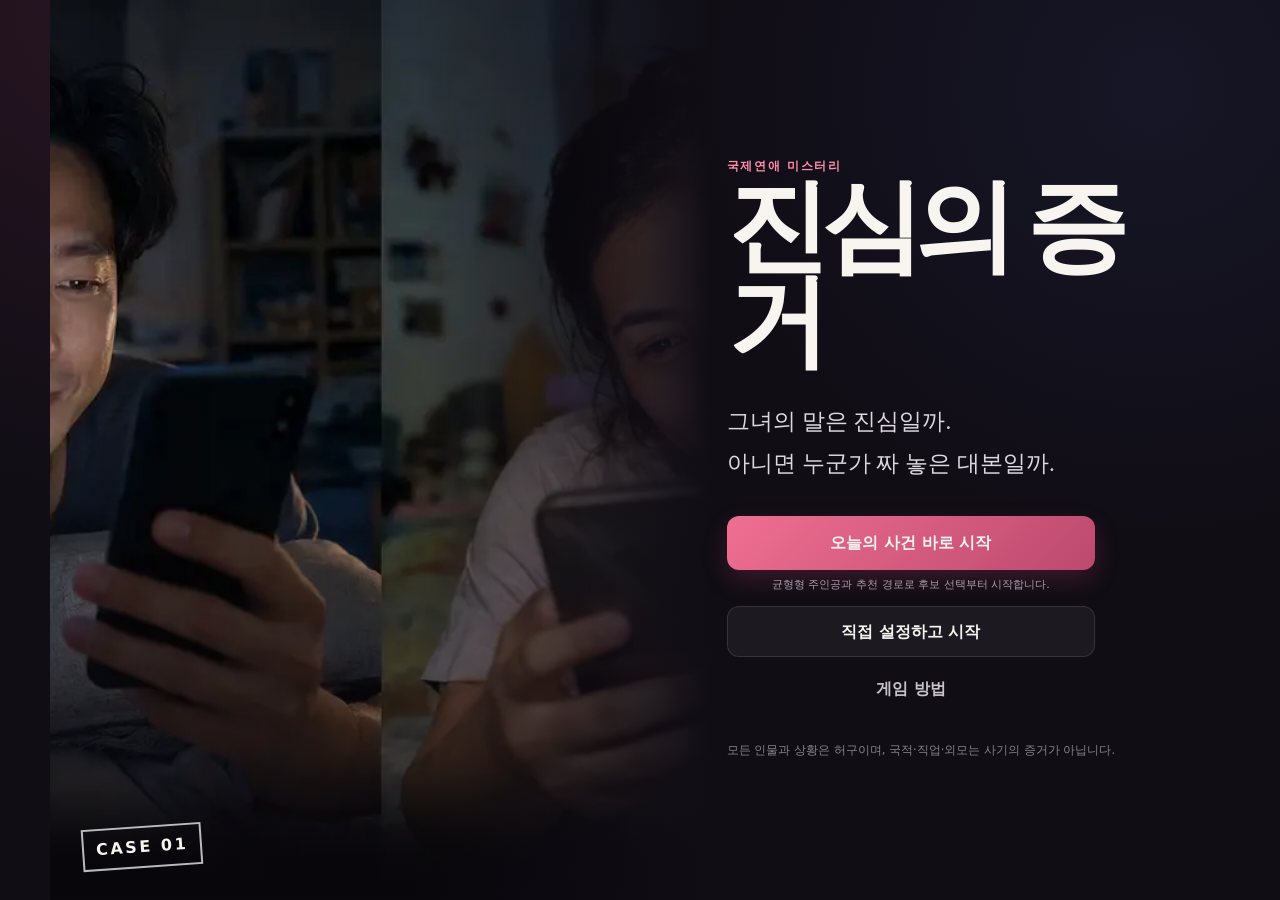
==== commit 32ad330d: "feat: start with the story" ====
--- a/index.html
+++ b/index.html
@@ -8,7 +8,7 @@
   <title>진심의 증거 · 국제연애 미스터리</title>
   <link rel="manifest" href="./manifest.webmanifest">
   <link rel="icon" href="./icon.svg" type="image/svg+xml">
-  <link rel="stylesheet" href="./styles.css?v=11">
+  <link rel="stylesheet" href="./styles.css?v=12">
 </head>
 <body>
   <a class="skip-link" href="#main">게임으로 바로가기</a>
@@ -24,7 +24,9 @@
         <h1>진심의 증거</h1>
         <p class="tagline">그녀의 말은 진심일까.<br>아니면 누군가 짜 놓은 대본일까.</p>
         <div class="title-actions">
-          <button id="new-game" class="primary-button" type="button">새 이야기 시작</button>
+          <button id="quick-game" class="primary-button" type="button">오늘의 사건 바로 시작</button>
+          <small class="quick-start-note">균형형 주인공과 추천 경로로 후보 선택부터 시작합니다.</small>
+          <button id="new-game" class="ghost-button" type="button">직접 설정하고 시작</button>
           <button id="continue-game" class="ghost-button" type="button" hidden>저장한 이야기 이어하기</button>
           <button id="how-to" class="text-button" type="button">게임 방법</button>
         </div>
@@ -240,7 +242,7 @@
     </button>
   </template>
 
-  <script src="./game-data.js?v=11"></script>
-  <script src="./game.js?v=11"></script>
+  <script src="./game-data.js?v=12"></script>
+  <script src="./game.js?v=12"></script>
 </body>
 </html>
--- a/styles.css
+++ b/styles.css
@@ -82,6 +82,7 @@
 .title-copy h1 { margin: 0; font-family: Georgia, "Noto Serif KR", serif; font-size: clamp(3.5rem, 8vw, 6.6rem); line-height: .92; letter-spacing: -.08em; }
 .tagline { margin: 2rem 0; color: #ded7df; font-family: Georgia, "Noto Serif KR", serif; font-size: clamp(1.15rem, 2vw, 1.45rem); line-height: 1.8; }
 .title-actions { display: grid; gap: .7rem; max-width: 23rem; }
+.quick-start-note { margin: -.25rem .2rem .1rem; color: #a69dab; font-size: .7rem; line-height: 1.45; text-align: center; }
 .content-note { max-width: 25rem; margin: 2rem 0 0; color: #88808c; font-size: .72rem; }
 
 .primary-button, .ghost-button, .secondary-button, .text-button, .icon-button {
@@ -107,6 +108,7 @@
 .setup-progress { height: .23rem; overflow: hidden; border-radius: 999px; background: #332b3d; }
 .setup-progress span { display: block; width: 25%; height: 100%; border-radius: inherit; background: var(--rose); transition: width .3s ease; }
 .setup-guide { margin: 1.15rem 0; color: #beb6c1; }
+.setup-screen.is-quick-start .step-badge { border-color: rgba(239,111,145,.42); color: #f1afc1; background: rgba(239,111,145,.08); }
 .selection-grid { display: grid; grid-template-columns: repeat(3, minmax(0, 1fr)); gap: .75rem; }
 .selection-card {
   position: relative;
@@ -324,7 +326,9 @@
 .choice-description { margin-top: .35rem; color: #c5bdc8; font-size: .78rem; line-height: 1.55; }
 .choice-chance { display: flex; align-items: center; justify-content: space-between; gap: .5rem; margin-top: .55rem; padding: .38rem .5rem; border: 1px solid rgba(119,169,239,.26); border-radius: .5rem; background: rgba(119,169,239,.08); color: #b8d4f8; font-size: .7rem; font-weight: 850; }
 .choice-chance[hidden] { display: none; }
-.choice-chance::before { content: "🎲"; }
+.choice-chance[hidden]::before { content: none; }
+.choice-card.is-read-check .choice-chance::before { content: "◉"; }
+.choice-card.is-world-check .choice-chance::before { content: "🎲"; }
 .choice-chance.is-low { border-color: rgba(237,94,102,.35); background: rgba(237,94,102,.08); color: #f3a6ab; }
 .choice-chance.is-high { border-color: rgba(113,213,178,.32); background: rgba(113,213,178,.08); color: #9be5cc; }
 .choice-impact { margin-top: auto; padding-top: .55rem; color: #928a97; font-size: .69rem; }
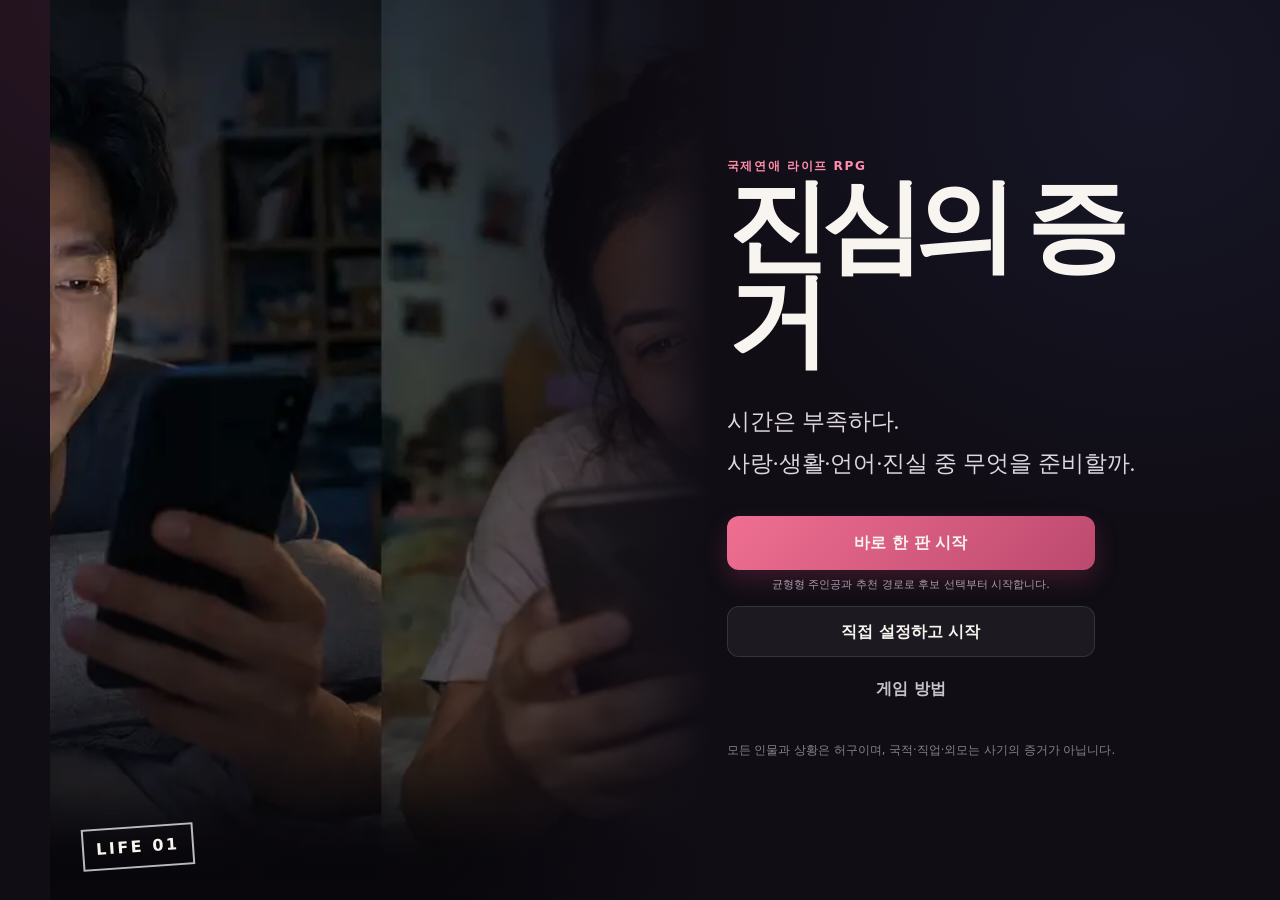
==== commit 0505f4ec: "feat: rebuild core loop as relationship life RPG" ====
--- a/index.html
+++ b/index.html
@@ -4,11 +4,11 @@
   <meta charset="utf-8">
   <meta name="viewport" content="width=device-width, initial-scale=1, viewport-fit=cover">
   <meta name="theme-color" content="#17131f">
-  <meta name="description" content="진짜 사랑과 계획된 사기 사이에서 대화하고, 조사하고, 증거로 판단하는 국제연애 미스터리 게임">
-  <title>진심의 증거 · 국제연애 미스터리</title>
+  <meta name="description" content="제한된 시간 안에 관계·생활·언어·진실을 준비하고 결혼 이후의 삶까지 이어 가는 국제연애 라이프 RPG">
+  <title>진심의 증거 · 국제연애 라이프 RPG</title>
   <link rel="manifest" href="./manifest.webmanifest">
   <link rel="icon" href="./icon.svg" type="image/svg+xml">
-  <link rel="stylesheet" href="./styles.css?v=12">
+  <link rel="stylesheet" href="./styles.css?v=17">
 </head>
 <body>
   <a class="skip-link" href="#main">게임으로 바로가기</a>
@@ -17,14 +17,14 @@
     <section id="title-screen" class="screen title-screen">
       <div class="title-art" aria-hidden="true">
         <div class="title-art__shade"></div>
-        <div class="title-art__stamp">CASE 01</div>
+        <div class="title-art__stamp">LIFE 01</div>
       </div>
       <div class="title-copy">
-        <p class="eyebrow">국제연애 미스터리</p>
+        <p class="eyebrow">국제연애 라이프 RPG</p>
         <h1>진심의 증거</h1>
-        <p class="tagline">그녀의 말은 진심일까.<br>아니면 누군가 짜 놓은 대본일까.</p>
+        <p class="tagline">시간은 부족하다.<br>사랑·생활·언어·진실 중 무엇을 준비할까.</p>
         <div class="title-actions">
-          <button id="quick-game" class="primary-button" type="button">오늘의 사건 바로 시작</button>
+          <button id="quick-game" class="primary-button" type="button">바로 한 판 시작</button>
           <small class="quick-start-note">균형형 주인공과 추천 경로로 후보 선택부터 시작합니다.</small>
           <button id="new-game" class="ghost-button" type="button">직접 설정하고 시작</button>
           <button id="continue-game" class="ghost-button" type="button" hidden>저장한 이야기 이어하기</button>
@@ -91,6 +91,14 @@
             </article>
           </section>
 
+          <section id="life-track-hud" class="life-track-hud" aria-label="이번 관계의 장기 준비">
+            <span>관계 <b id="track-bond">0</b></span>
+            <span>생활 <b id="track-living">0</b></span>
+            <span>언어 <b id="track-language">0</b></span>
+            <span>통찰 <b id="track-insight">0</b></span>
+            <small id="track-gate">큰 선택까지 준비를 쌓으세요</small>
+          </section>
+
           <section class="communication-bar" aria-label="소통과 전문 통역 설정">
             <span>소통 <b id="communication-label">0</b></span>
             <button id="interpreter-toggle" type="button" aria-pressed="false">🗣️ 전문 통역 OFF<small>선택할 때만 비용 차감</small></button>
@@ -118,6 +126,12 @@
             <span id="milestone-label">다음 약속</span>
             <strong id="milestone-text"></strong>
             <small id="milestone-days"></small>
+          </div>
+
+          <div id="budget-alert" class="budget-alert" hidden>
+            <span>가계 경보</span>
+            <strong id="budget-alert-title"></strong>
+            <small id="budget-alert-detail"></small>
           </div>
 
           <div id="dialogue-box" class="dialogue-box">
@@ -242,7 +256,7 @@
     </button>
   </template>
 
-  <script src="./game-data.js?v=12"></script>
-  <script src="./game.js?v=12"></script>
+  <script src="./game-data.js?v=17"></script>
+  <script src="./game.js?v=17"></script>
 </body>
 </html>
--- a/styles.css
+++ b/styles.css
@@ -227,6 +227,22 @@
 .ability-grid span { display: grid; gap: .08rem; padding: .3rem .25rem; border-radius: .45rem; background: rgba(255,255,255,.045); color: #a69eaa; font-size: .61rem; text-align: center; }
 .ability-grid b { color: #f5edf3; font-size: .78rem; }
 .relationship-grid b { color: var(--rose-bright); }
+.life-track-hud {
+  display: grid;
+  grid-template-columns: repeat(4, minmax(0, 1fr));
+  gap: .35rem;
+  margin: 0 0 .45rem;
+  padding: .5rem .58rem;
+  border: 1px solid rgba(228,183,93,.24);
+  border-radius: .72rem;
+  background: linear-gradient(110deg, rgba(228,183,93,.08), rgba(239,111,145,.045));
+}
+.life-track-hud > span { padding: .2rem .35rem; border-right: 1px solid var(--line); color: #bdb5bf; font-size: .67rem; text-align: center; }
+.life-track-hud > span:nth-child(4) { border-right: 0; }
+.life-track-hud b { margin-left: .18rem; color: var(--gold); font-size: .84rem; }
+.life-track-hud small { grid-column: 1 / -1; color: #938996; font-size: .6rem; text-align: center; }
+.life-track-hud.is-ready { border-color: rgba(113,213,178,.36); background: linear-gradient(110deg, rgba(113,213,178,.08), rgba(228,183,93,.05)); }
+.life-track-hud.is-ready small { color: var(--mint); }
 .communication-bar { display: flex; align-items: center; justify-content: space-between; gap: .65rem; margin: -.15rem 0 .7rem; padding: .48rem .6rem; border: 1px solid rgba(119,169,239,.22); border-radius: .7rem; background: rgba(119,169,239,.06); }
 .communication-bar > span { color: #b8cdec; font-size: .7rem; font-weight: 800; }
 .communication-bar > span b { margin-left: .2rem; color: white; }
@@ -262,6 +278,13 @@
 .milestone-card span { color: #9fc4f4; font-size: .68rem; font-weight: 900; }
 .milestone-card strong { font-size: .76rem; }
 .milestone-card small { color: #a59dab; font-size: .67rem; white-space: nowrap; }
+.budget-alert { display: grid; grid-template-columns: auto 1fr; gap: .18rem .55rem; align-items: baseline; margin: -.15rem 0 .7rem; padding: .62rem .75rem; border: 1px solid rgba(228,183,93,.38); border-radius: .7rem; background: linear-gradient(135deg, rgba(228,183,93,.13), rgba(237,94,102,.06)); }
+.budget-alert[hidden] { display: none; }
+.budget-alert span { grid-row: 1 / 3; align-self: center; padding: .2rem .42rem; border-radius: 999px; background: rgba(228,183,93,.16); color: #f2d58f; font-size: .62rem; font-weight: 950; white-space: nowrap; }
+.budget-alert strong { color: #f7e5b9; font-size: .76rem; }
+.budget-alert small { color: #b9a98d; font-size: .66rem; line-height: 1.45; }
+.budget-alert.is-critical { border-color: rgba(237,94,102,.48); background: linear-gradient(135deg, rgba(237,94,102,.14), rgba(228,183,93,.07)); }
+.budget-alert.is-critical span { background: rgba(237,94,102,.18); color: #ffc3c8; }
 .dialogue-box { position: relative; min-height: 8.5rem; padding: 1rem 1.1rem; border: 1px solid var(--line); border-radius: .5rem 1.1rem 1.1rem 1.1rem; background: rgba(33,28,41,.97); box-shadow: 0 15px 35px rgba(0,0,0,.2); }
 .scene-context { margin: 0 0 .55rem !important; color: #9d94a2; font-family: inherit !important; font-size: .7rem !important; font-weight: 800; letter-spacing: .03em; line-height: 1.4 !important; }
 .speaker-row { display: flex; gap: .55rem; align-items: center; }
@@ -270,10 +293,6 @@
 .dialogue-text { margin: .65rem 0 0; font-family: Georgia, "Noto Serif KR", serif; font-size: clamp(1rem, 2vw, 1.13rem); line-height: 1.8; }
 .chat-thread { display: grid; gap: .48rem; padding: .65rem; border-radius: .8rem; background: #b8c0c5; font-family: inherit; }
 .chat-bubble { width: fit-content; max-width: 84%; padding: .58rem .72rem; border: 0; border-radius: .95rem .95rem .95rem .25rem; background: #fff; color: #191919; box-shadow: 0 1px 2px rgba(0,0,0,.12); font-family: inherit; font-size: .86rem; line-height: 1.55; text-align: left; white-space: pre-line; }
-button.chat-bubble { cursor: pointer; appearance: none; }
-.chat-bubble.is-her small { display: block; margin-top: .28rem; color: #847d72; font-size: .58rem; font-weight: 750; }
-.chat-bubble.is-her.is-translated { box-shadow: inset 0 0 0 1px rgba(57,122,83,.28), 0 1px 2px rgba(0,0,0,.12); }
-.chat-bubble.is-her.is-translated small { color: #397a53; }
 .chat-bubble.is-me { justify-self: end; border-radius: .95rem .95rem .25rem .95rem; background: #fee500; color: #171400; }
 .chat-bubble.is-system { justify-self: center; max-width: 95%; padding: .4rem .6rem; border: 0; border-radius: 999px; background: rgba(44,51,56,.62); color: #eef1f2; box-shadow: none; font-size: .68rem; text-align: center; }
 .chat-prompt { margin: .7rem 0 0; color: #a9a0ac; font-family: inherit; font-size: .76rem; }
@@ -296,6 +315,17 @@
 .result-stats .is-down { background: rgba(237,94,102,.1); color: #f0a3aa; }
 .shadow-result { margin-top: .55rem; padding: .55rem .62rem; border: 1px solid rgba(148,96,211,.32); border-radius: .58rem; background: rgba(108,67,158,.08); color: #cdb5ea; font-size: .68rem; font-weight: 850; }
 .shadow-result span { display: block; }
+.story-memory-list, .story-memory-ledger { display: grid; gap: .42rem; margin-top: .6rem; }
+.story-memory { display: grid; gap: .12rem; margin-top: .6rem; padding: .58rem .65rem; border: 1px solid rgba(119,169,239,.3); border-radius: .62rem; background: rgba(119,169,239,.075); }
+.story-memory-list .story-memory, .story-memory-ledger .story-memory { margin-top: 0; }
+.story-memory span { color: #a8cafa; font-size: .62rem; font-weight: 950; letter-spacing: .04em; }
+.story-memory strong { font-size: .76rem; line-height: 1.45; }
+.story-memory small { color: #948b99; font-size: .63rem; line-height: 1.4; }
+.story-memory.is-kept, .story-memory.is-recalled { border-color: rgba(113,213,178,.34); background: rgba(113,213,178,.075); }
+.story-memory.is-kept span, .story-memory.is-recalled span { color: var(--mint); }
+.story-memory.is-broken { border-color: rgba(237,94,102,.38); background: rgba(237,94,102,.085); }
+.story-memory.is-broken span { color: #f0a3aa; }
+.story-memory.is-recorded, .story-memory.is-pending { border-style: dashed; }
 .reaction-panel { margin-top: .75rem; padding: .68rem .72rem; border: 1px solid rgba(239,111,145,.24); border-radius: .7rem; background: rgba(239,111,145,.075); }
 .reaction-panel span { color: var(--rose-bright); font-size: .67rem; font-weight: 900; }
 .reaction-panel p { margin: .25rem 0 0; color: #eee7ee; font-family: Georgia, "Noto Serif KR", serif; font-size: .86rem; white-space: pre-line; }
@@ -659,6 +689,7 @@
   .objective-card { margin: .42rem 0; padding: .42rem .58rem; font-size: .7rem; }
   .objective-card span { display: none; }
   .milestone-card { display: none; }
+  .budget-alert { margin: -.05rem 0 .42rem; padding: .48rem .55rem; }
   .choice-list { grid-template-columns: 1fr; }
   .choice-card { min-height: 0; padding: .72rem .75rem; }
   .choice-description { margin-top: .24rem; font-size: .73rem; line-height: 1.42; }
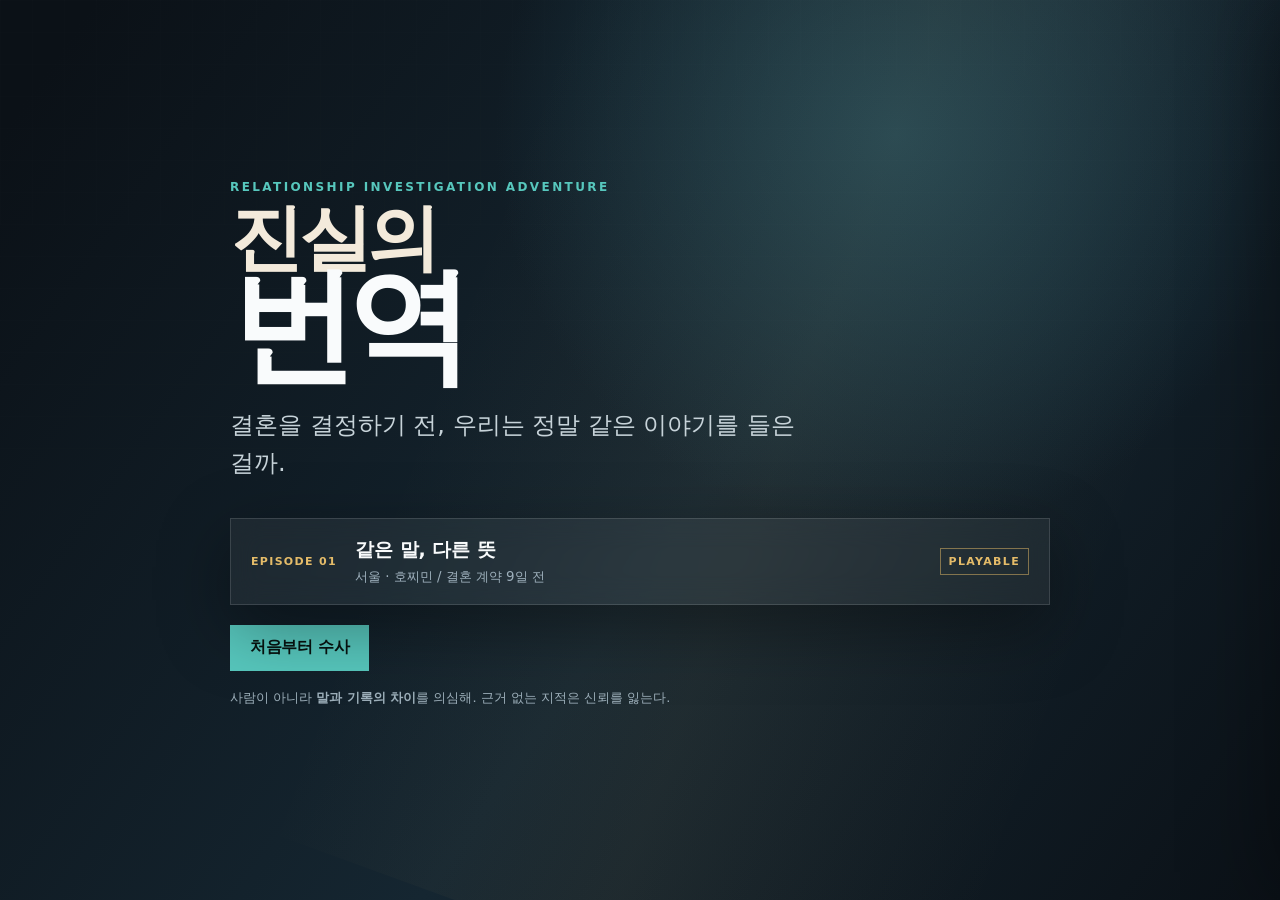
==== commit 15990392: "feat: reboot as relationship investigation adventure" ====
--- a/index.html
+++ b/index.html
@@ -3,260 +3,152 @@
 <head>
   <meta charset="utf-8">
   <meta name="viewport" content="width=device-width, initial-scale=1, viewport-fit=cover">
-  <meta name="theme-color" content="#17131f">
-  <meta name="description" content="제한된 시간 안에 관계·생활·언어·진실을 준비하고 결혼 이후의 삶까지 이어 가는 국제연애 라이프 RPG">
-  <title>진심의 증거 · 국제연애 라이프 RPG</title>
-  <link rel="manifest" href="./manifest.webmanifest">
-  <link rel="icon" href="./icon.svg" type="image/svg+xml">
-  <link rel="stylesheet" href="./styles.css?v=17">
+  <meta name="theme-color" content="#101820">
+  <meta name="description" content="국제결혼을 앞둔 두 사람이 서로 다른 설명을 들었다. 조사하고, 묻고, 기록을 대조해 진짜 합의를 찾아가는 관계 추리 어드벤처.">
+  <title>진실의 번역 — 국제결혼 검증 어드벤처</title>
+  <link rel="manifest" href="manifest.webmanifest">
+  <link rel="icon" href="icon.svg" type="image/svg+xml">
+  <link rel="stylesheet" href="styles.css?v=18">
 </head>
 <body>
-  <a class="skip-link" href="#main">게임으로 바로가기</a>
-
-  <main id="main" class="app-shell">
+  <div id="app">
     <section id="title-screen" class="screen title-screen">
-      <div class="title-art" aria-hidden="true">
-        <div class="title-art__shade"></div>
-        <div class="title-art__stamp">LIFE 01</div>
-      </div>
-      <div class="title-copy">
-        <p class="eyebrow">국제연애 라이프 RPG</p>
-        <h1>진심의 증거</h1>
-        <p class="tagline">시간은 부족하다.<br>사랑·생활·언어·진실 중 무엇을 준비할까.</p>
+      <div class="title-noise"></div>
+      <div class="title-shell">
+        <p class="kicker">RELATIONSHIP INVESTIGATION ADVENTURE</p>
+        <h1><span>진실의</span> 번역</h1>
+        <p class="title-copy">결혼을 결정하기 전, 우리는 정말 같은 이야기를 들은 걸까.</p>
+        <div class="episode-ticket">
+          <span class="episode-number">EPISODE 01</span>
+          <div>
+            <strong>같은 말, 다른 뜻</strong>
+            <small>서울 · 호찌민 / 결혼 계약 9일 전</small>
+          </div>
+          <span class="episode-status">PLAYABLE</span>
+        </div>
         <div class="title-actions">
-          <button id="quick-game" class="primary-button" type="button">바로 한 판 시작</button>
-          <small class="quick-start-note">균형형 주인공과 추천 경로로 후보 선택부터 시작합니다.</small>
-          <button id="new-game" class="ghost-button" type="button">직접 설정하고 시작</button>
-          <button id="continue-game" class="ghost-button" type="button" hidden>저장한 이야기 이어하기</button>
-          <button id="how-to" class="text-button" type="button">게임 방법</button>
+          <button id="start-btn" class="btn btn-primary" type="button">처음부터 수사</button>
+          <button id="continue-btn" class="btn btn-ghost" type="button" hidden>이어하기</button>
         </div>
-        <p class="content-note">모든 인물과 상황은 허구이며, 국적·직업·외모는 사기의 증거가 아닙니다.</p>
+        <p class="title-note">사람이 아니라 <b>말과 기록의 차이</b>를 의심해. 근거 없는 지적은 신뢰를 잃는다.</p>
       </div>
     </section>
 
-    <section id="setup-screen" class="screen setup-screen" hidden>
-      <header class="plain-header">
-        <button class="icon-button" data-action="back-title" type="button" aria-label="처음으로">←</button>
-        <div>
-          <p class="eyebrow">게임 준비</p>
-          <h2 id="setup-title">주인공을 고르세요</h2>
+    <section id="game-screen" class="screen game-screen" hidden>
+      <header class="topbar">
+        <button id="home-btn" class="icon-btn" type="button" aria-label="타이틀로">⌂</button>
+        <div class="case-id">
+          <span>EP.01</span>
+          <strong id="phase-label">프롤로그</strong>
         </div>
-        <span id="setup-step" class="step-badge">1 / 5</span>
-      </header>
-      <div class="setup-progress" aria-hidden="true"><span id="setup-progress-bar"></span></div>
-      <p id="setup-guide" class="setup-guide"></p>
-      <div id="setup-grid" class="selection-grid"></div>
-      <div id="setup-summary" class="setup-summary" hidden></div>
-      <button id="setup-next" class="primary-button sticky-next" type="button" disabled>다음</button>
-    </section>
-
-    <section id="game-screen" class="screen game-screen" hidden>
-      <header class="status-bar">
-        <div class="case-progress">
-          <span id="chapter-label">1장</span>
-          <strong id="phase-label">첫 연락</strong>
+        <div class="objective-wrap">
+          <span>현재 목표</span>
+          <strong id="objective-text">중개인이 건넨 설명을 확인한다.</strong>
         </div>
-        <div class="status-pills">
-          <button id="money-pill" class="status-pill" type="button" aria-label="재정 상세">💳 <span id="cash-label">0원</span></button>
-          <span class="status-pill score-pill" title="만점 없는 누적 점수">∞ <span id="score-label">0</span></span>
-          <span class="status-pill" title="호감">💗 <span id="affection-label">50</span></span>
-          <span class="status-pill" title="갈등">⚠️ <span id="conflict-label">0</span></span>
+        <div class="trust-wrap" aria-label="신뢰">
+          <span>신뢰</span>
+          <div id="trust-pips" class="trust-pips"></div>
         </div>
+        <button id="save-btn" class="icon-btn save-icon" type="button" aria-label="저장">SAVE</button>
       </header>
 
-      <div class="game-layout">
-        <section class="novel-stage" aria-live="polite">
-          <section class="duo-hud" aria-label="두 사람의 현재 상태">
-            <article class="hud-person hud-player">
-              <div class="hud-heading"><span>주인공</span><strong id="player-hud-name"></strong></div>
-              <div class="ability-grid">
-                <span>말재주 <b id="stat-charm"></b></span>
-                <span>공감 <b id="stat-empathy"></b></span>
-                <span>판단 <b id="stat-reason"></b></span>
-                <span>배짱 <b id="stat-courage"></b></span>
-                <span>외모 <b id="stat-appearance"></b></span>
-              </div>
-            </article>
-            <article class="hud-person hud-partner">
-              <div class="hud-heading"><span>두 사람</span><strong id="relationship-hud"></strong></div>
-              <div class="ability-grid relationship-grid">
-                <span>호감 <b id="hud-affection"></b></span>
-                <span>그녀의 신뢰 <b id="hud-trust"></b></span>
-                <span>확인도 <b id="hud-certainty"></b></span>
-                <span>갈등 <b id="hud-conflict"></b></span>
-                <span title="상대 피로">피로 <b id="hud-partner-fatigue"></b></span>
-                <span>아이 <b id="hud-children"></b></span>
-              </div>
-              <button id="open-partner-profile-hud" class="hud-detail-button" type="button">상대 프로필 <span id="hud-known-count"></span></button>
-            </article>
-          </section>
-
-          <section id="life-track-hud" class="life-track-hud" aria-label="이번 관계의 장기 준비">
-            <span>관계 <b id="track-bond">0</b></span>
-            <span>생활 <b id="track-living">0</b></span>
-            <span>언어 <b id="track-language">0</b></span>
-            <span>통찰 <b id="track-insight">0</b></span>
-            <small id="track-gate">큰 선택까지 준비를 쌓으세요</small>
-          </section>
-
-          <section class="communication-bar" aria-label="소통과 전문 통역 설정">
-            <span>소통 <b id="communication-label">0</b></span>
-            <button id="interpreter-toggle" type="button" aria-pressed="false">🗣️ 전문 통역 OFF<small>선택할 때만 비용 차감</small></button>
-          </section>
-
-          <div id="scene-visual" class="scene-visual">
-            <div class="scene-gradient"></div>
-            <div id="scene-caption" class="scene-caption"></div>
-            <div id="portrait-wrap" class="portrait-wrap" hidden>
-              <div id="partner-portrait" class="portrait-photo"></div>
-            </div>
-            <div id="event-card" class="event-card" hidden>
-              <span>STORY EVENT</span>
-              <h2 id="event-title"></h2>
-              <p id="event-text"></p>
-            </div>
+      <main class="playfield">
+        <section id="stage" class="stage" aria-live="polite">
+          <img id="stage-bg" class="stage-bg" src="assets/reboot/agency-office.webp" alt="">
+          <div class="stage-shade"></div>
+          <div id="hotspots" class="hotspot-layer"></div>
+          <div id="portrait-wrap" class="portrait-wrap" hidden>
+            <img id="portrait" alt="">
           </div>
-
-          <div class="objective-card">
-            <span>이번 장의 목표</span>
-            <strong id="objective-text"></strong>
+          <div id="chapter-card" class="chapter-card" hidden>
+            <span id="chapter-eyebrow">INVESTIGATION</span>
+            <h2 id="chapter-title"></h2>
+            <p id="chapter-subtitle"></p>
           </div>
-
-          <div id="milestone-card" class="milestone-card">
-            <span id="milestone-label">다음 약속</span>
-            <strong id="milestone-text"></strong>
-            <small id="milestone-days"></small>
-          </div>
-
-          <div id="budget-alert" class="budget-alert" hidden>
-            <span>가계 경보</span>
-            <strong id="budget-alert-title"></strong>
-            <small id="budget-alert-detail"></small>
-          </div>
-
-          <div id="dialogue-box" class="dialogue-box">
-            <p id="scene-context" class="scene-context"></p>
-            <div class="speaker-row">
-              <strong id="speaker-name"></strong>
-              <span id="speaker-mood" class="mood-chip"></span>
-            </div>
-            <div id="dialogue-text" class="dialogue-text"></div>
-          </div>
-
-          <div id="statement-box" class="statement-box" hidden>
-            <span class="statement-label">앞뒤를 확인할 설명</span>
-            <blockquote id="statement-text"></blockquote>
-            <p id="statement-note"></p>
-          </div>
-
-          <div id="feedback-box" class="feedback-box" hidden></div>
-          <div id="choices" class="choice-list"></div>
+          <div id="impact-flash" class="impact-flash" hidden></div>
         </section>
 
-        <aside class="case-sidebar">
-          <section class="side-card current-case-card">
-            <div class="partner-mini">
-              <div id="partner-mini-photo" class="partner-mini-photo"></div>
-              <div>
-                <span id="partner-country" class="mini-label"></span>
-                <strong id="partner-name"></strong>
-                <p id="relationship-label"></p>
-              </div>
-            </div>
-          </section>
+        <section id="dialogue-panel" class="dialogue-panel">
+          <div class="speaker-row">
+            <span id="speaker-name" class="speaker-name">나</span>
+            <span id="speaker-note" class="speaker-note"></span>
+          </div>
+          <p id="dialogue-text" class="dialogue-text"></p>
+          <div id="dialogue-actions" class="dialogue-actions"></div>
+        </section>
 
-          <section class="side-card player-menu-card">
-            <div class="side-title"><h3>두 사람의 프로필</h3><span>니즈·발견</span></div>
-            <div class="profile-button-pair">
-              <button id="open-player-profile" class="secondary-button" type="button">내 프로필</button>
-              <button id="open-partner-profile" class="secondary-button" type="button">상대 프로필 <span id="partner-known-count"></span></button>
-            </div>
-          </section>
+        <section id="investigation-panel" class="mode-panel investigation-panel" hidden>
+          <div class="mode-heading">
+            <div><span class="mode-kicker">FREE INVESTIGATION</span><h2 id="location-name">한결 국제매칭 · 상담실</h2></div>
+            <p id="investigation-progress"></p>
+          </div>
+          <div id="investigation-actions" class="action-grid"></div>
+        </section>
 
-          <section class="side-card finance-card">
-            <div class="side-title"><h3>지금 상황</h3></div>
-            <dl>
-              <div><dt>남은 현금</dt><dd id="side-cash"></dd></div>
-              <div><dt>빚</dt><dd id="side-debt"></dd></div>
-              <div><dt>누적 지출</dt><dd id="side-spent"></dd></div>
-              <div><dt>남은 일정</dt><dd id="side-days"></dd></div>
-            </dl>
-          </section>
+        <section id="cross-panel" class="mode-panel cross-panel" hidden>
+          <div class="cross-heading">
+            <div><span class="mode-kicker">STATEMENT CHECK</span><h2 id="cross-title">설명 대조</h2></div>
+            <p id="cross-instruction">문장을 넘겨 읽고, 더 묻거나 기록을 대조해.</p>
+          </div>
+          <div class="statement-shell">
+            <button id="statement-prev" class="statement-nav" type="button" aria-label="이전 진술">‹</button>
+            <article class="statement-card">
+              <div class="statement-meta"><span id="statement-count">1 / 5</span><span id="statement-speaker"></span></div>
+              <blockquote id="statement-text"></blockquote>
+              <p id="statement-pressed" class="statement-pressed" hidden></p>
+            </article>
+            <button id="statement-next" class="statement-nav" type="button" aria-label="다음 진술">›</button>
+          </div>
+          <div class="cross-actions">
+            <button id="press-btn" class="btn btn-ghost" type="button">더 묻기</button>
+            <button id="present-btn" class="btn btn-danger" type="button">기록 대조</button>
+          </div>
+        </section>
 
-          <div class="utility-buttons">
-            <button id="save-button" class="text-button" type="button">저장</button>
-            <button id="restart-button" class="text-button danger-text" type="button">이야기 다시 시작</button>
+        <section id="reconstruct-panel" class="mode-panel reconstruct-panel" hidden>
+          <div class="mode-heading">
+            <div><span class="mode-kicker">RECONSTRUCT</span><h2>세 문장으로 사건을 복원해</h2></div>
+            <p>증거를 순서대로 골라 빈칸을 채운다.</p>
           </div>
-        </aside>
-      </div>
+          <div id="timeline-slots" class="timeline-slots"></div>
+          <button id="timeline-submit" class="btn btn-primary" type="button">이 흐름으로 결론 내리기</button>
+        </section>
+      </main>
 
-      <nav class="mobile-dock" aria-label="게임 메뉴">
-        <button id="mobile-player" type="button"><span>👤</span>내 프로필</button>
-        <button id="mobile-partner" type="button"><span>💗</span>상대 프로필</button>
-        <button id="mobile-interpreter" type="button" aria-pressed="false"><span>🗣️</span>통역 OFF</button>
-        <button id="mobile-status" type="button"><span>💳</span>재정</button>
-        <button id="mobile-save" type="button"><span>💾</span>저장</button>
+      <nav id="dock" class="dock">
+        <button class="dock-btn" data-dock="examine" type="button"><span>◎</span>살펴보기</button>
+        <button class="dock-btn" data-dock="talk" type="button"><span>◌</span>대화</button>
+        <button class="dock-btn" data-dock="record" type="button"><span>▤</span>검증 파일 <em id="evidence-count">0</em></button>
+        <button class="dock-btn" data-dock="notes" type="button"><span>✎</span>수사 메모</button>
       </nav>
     </section>
 
     <section id="ending-screen" class="screen ending-screen" hidden>
-      <div id="ending-visual" class="ending-visual"></div>
-      <div class="ending-copy">
-        <p id="ending-grade" class="eyebrow"></p>
-        <h2 id="ending-title"></h2>
-        <p id="ending-text" class="ending-lead"></p>
-        <div id="ending-stats" class="ending-stats"></div>
-        <details class="truth-report">
-          <summary>이번 이야기의 숨은 진실 보기</summary>
-          <div id="truth-report-body"></div>
-        </details>
+      <div class="ending-shell">
+        <p class="kicker">EPISODE 01 · CLOSED</p>
+        <div id="ending-grade" class="ending-grade">A</div>
+        <h2 id="ending-title">같은 문장을 만드는 일</h2>
+        <p id="ending-copy"></p>
+        <div id="ending-summary" class="ending-summary"></div>
         <div class="ending-actions">
-          <button id="retry-case" class="primary-button" type="button">다른 가능성으로 다시</button>
-          <button id="back-title-end" class="ghost-button" type="button">처음 화면</button>
+          <button id="replay-btn" class="btn btn-primary" type="button">다시 수사</button>
+          <button id="ending-home-btn" class="btn btn-ghost" type="button">타이틀</button>
         </div>
       </div>
     </section>
-  </main>
-
-  <div id="overlay" class="overlay" hidden>
-    <section id="modal" class="modal" role="dialog" aria-modal="true" aria-labelledby="modal-title">
-      <header class="modal-header">
-        <div><p id="modal-kicker" class="eyebrow"></p><h2 id="modal-title"></h2></div>
-        <button id="close-modal" class="icon-button" type="button" aria-label="닫기">✕</button>
-      </header>
-      <div id="modal-body" class="modal-body"></div>
-    </section>
   </div>
 
-  <div id="roll-overlay" class="roll-overlay" role="status" aria-live="assertive" hidden>
-    <section class="roll-card">
-      <p class="eyebrow">세계 변수</p>
-      <div id="roll-dice" class="roll-dice" aria-hidden="true">🎲</div>
-      <h2 id="roll-title">예측할 수 없는 일이 생기는 중</h2>
-      <p id="roll-rule" class="roll-rule"></p>
-      <strong id="roll-number" class="roll-number">?</strong>
-      <p id="roll-result" class="roll-result"></p>
-    </section>
-  </div>
+  <aside id="drawer" class="drawer" aria-hidden="true">
+    <button id="drawer-backdrop" class="drawer-backdrop" type="button" aria-label="닫기"></button>
+    <div class="drawer-sheet">
+      <header><div><span id="drawer-kicker">CASE FILE</span><h2 id="drawer-title">검증 파일</h2></div><button id="drawer-close" class="icon-btn" type="button">×</button></header>
+      <div id="drawer-body" class="drawer-body"></div>
+    </div>
+  </aside>
 
-  <div id="effect-overlay" class="effect-overlay" role="status" aria-live="polite" hidden>
-    <div id="effect-card" class="effect-card">
-      <span id="effect-kicker"></span>
-      <strong id="effect-title"></strong>
-      <p id="effect-detail"></p>
-    </div>
-  </div>
+  <div id="toast" class="toast" role="status" hidden></div>
 
-  <template id="choice-template">
-    <button class="choice-card" type="button">
-      <span class="choice-top"><strong class="choice-title"></strong><span class="choice-cost"></span></span>
-      <span class="choice-description"></span>
-      <span class="choice-chance" hidden></span>
-      <span class="choice-impact"></span>
-    </button>
-  </template>
-
-  <script src="./game-data.js?v=17"></script>
-  <script src="./game.js?v=17"></script>
+  <script src="game-data.js?v=18"></script>
+  <script src="game.js?v=18"></script>
 </body>
 </html>
--- a/styles.css
+++ b/styles.css
@@ -1,737 +1,189 @@
 :root {
   color-scheme: dark;
-  --ink: #f8f4ef;
-  --muted: #aaa2ae;
-  --panel: #211c29;
-  --panel-2: #2a2333;
-  --line: rgba(255,255,255,.11);
-  --rose: #ef6f91;
-  --rose-bright: #ff8dab;
-  --gold: #e4b75d;
-  --mint: #71d5b2;
-  --red: #ed5e66;
-  --blue: #77a9ef;
-  --black: #100d15;
-  --shadow: 0 18px 55px rgba(0,0,0,.34);
-  --safe-top: env(safe-area-inset-top, 0px);
-  --safe-bottom: env(safe-area-inset-bottom, 0px);
+  --ink: #0b1117;
+  --panel: #101a23;
+  --panel-2: #16232e;
+  --paper: #f3eadb;
+  --muted: #9eb0bc;
+  --teal: #57c7bd;
+  --teal-deep: #1f827d;
+  --red: #df5a54;
+  --gold: #e5bc69;
+  --white: #f9fbfc;
+  --line: rgba(255,255,255,.13);
+  --shadow: 0 22px 70px rgba(0,0,0,.38);
+  font-family: Pretendard, "Noto Sans KR", Inter, system-ui, -apple-system, BlinkMacSystemFont, "Segoe UI", sans-serif;
 }
 
 * { box-sizing: border-box; }
+html, body { margin: 0; min-height: 100%; background: var(--ink); color: var(--white); }
+body { min-height: 100dvh; overflow-x: hidden; }
+button { font: inherit; color: inherit; }
+button:focus-visible { outline: 3px solid var(--gold); outline-offset: 3px; }
 [hidden] { display: none !important; }
-html { min-height: 100%; background: var(--black); }
-body {
-  min-width: 320px;
-  min-height: 100vh;
-  margin: 0;
-  color: var(--ink);
-  background:
-    radial-gradient(circle at 10% 0%, rgba(166,63,105,.16), transparent 31rem),
-    radial-gradient(circle at 90% 10%, rgba(62,78,145,.14), transparent 28rem),
-    var(--black);
-  font-family: Pretendard, "Noto Sans KR", system-ui, -apple-system, BlinkMacSystemFont, "Segoe UI", sans-serif;
-  line-height: 1.5;
-  -webkit-font-smoothing: antialiased;
-}
-button { color: inherit; font: inherit; }
-button, summary { -webkit-tap-highlight-color: transparent; }
-button:focus-visible, summary:focus-visible { outline: 3px solid var(--gold); outline-offset: 3px; }
-.skip-link { position: fixed; left: .75rem; top: -5rem; z-index: 100; padding: .7rem 1rem; background: white; color: black; }
-.skip-link:focus { top: .75rem; }
-.screen { min-height: 100vh; }
 
-.title-screen {
-  display: grid;
-  grid-template-columns: minmax(0, 1.12fr) minmax(22rem, .88fr);
-  max-width: 1180px;
-  min-height: 100svh;
-  margin: 0 auto;
-  overflow: hidden;
-}
-.title-art {
-  position: relative;
-  min-height: 42rem;
-  background: url("./assets/cutscenes/video-call.webp") center / cover no-repeat;
-}
-.title-art::before {
-  content: "";
-  position: absolute;
-  inset: 0;
-  background: linear-gradient(90deg, transparent 55%, var(--black)), linear-gradient(0deg, rgba(16,13,21,.4), transparent 45%);
-}
-.title-art__shade { position: absolute; inset: 0; background: radial-gradient(circle at 42% 35%, transparent 15%, rgba(16,13,21,.2) 72%); }
-.title-art__stamp {
-  position: absolute;
-  left: 2rem;
-  bottom: 2rem;
-  padding: .45rem .75rem;
-  border: 2px solid rgba(255,255,255,.72);
-  transform: rotate(-4deg);
-  letter-spacing: .16em;
-  font-weight: 900;
-}
-.title-copy {
-  position: relative;
-  z-index: 1;
-  display: flex;
-  flex-direction: column;
-  justify-content: center;
-  padding: 4rem clamp(1.5rem, 5vw, 4.4rem) 3rem 1rem;
-}
-.eyebrow { margin: 0 0 .35rem; color: var(--rose-bright); font-size: .76rem; font-weight: 900; letter-spacing: .13em; text-transform: uppercase; }
-.title-copy h1 { margin: 0; font-family: Georgia, "Noto Serif KR", serif; font-size: clamp(3.5rem, 8vw, 6.6rem); line-height: .92; letter-spacing: -.08em; }
-.tagline { margin: 2rem 0; color: #ded7df; font-family: Georgia, "Noto Serif KR", serif; font-size: clamp(1.15rem, 2vw, 1.45rem); line-height: 1.8; }
-.title-actions { display: grid; gap: .7rem; max-width: 23rem; }
-.quick-start-note { margin: -.25rem .2rem .1rem; color: #a69dab; font-size: .7rem; line-height: 1.45; text-align: center; }
-.content-note { max-width: 25rem; margin: 2rem 0 0; color: #88808c; font-size: .72rem; }
+.screen { min-height: 100dvh; }
+.title-screen { position: relative; display: grid; place-items: center; overflow: hidden; padding: 42px 22px; background: radial-gradient(circle at 70% 15%, #214451 0, transparent 34%), linear-gradient(125deg, #0b1117 5%, #152631 55%, #0b1117 100%); }
+.title-screen::before { content: ""; position: absolute; width: 55vw; height: 140vh; right: 9vw; top: -30vh; background: linear-gradient(90deg, transparent, rgba(230,188,105,.06), transparent); transform: rotate(20deg); }
+.title-noise { position: absolute; inset: 0; opacity: .22; background-image: linear-gradient(rgba(255,255,255,.035) 1px, transparent 1px), linear-gradient(90deg, rgba(255,255,255,.025) 1px, transparent 1px); background-size: 32px 32px; mask-image: linear-gradient(to bottom, black, transparent); }
+.title-shell { position: relative; width: min(820px, 100%); }
+.kicker, .mode-kicker { margin: 0 0 12px; color: var(--teal); font-size: 12px; font-weight: 900; letter-spacing: .2em; }
+.title-shell h1 { margin: 0; font-size: clamp(64px, 12vw, 126px); line-height: .88; letter-spacing: -.08em; font-weight: 950; }
+.title-shell h1 span { display: block; color: var(--paper); font-size: .58em; letter-spacing: -.06em; }
+.title-copy { margin: 26px 0 36px; max-width: 580px; font-size: clamp(17px, 2.4vw, 24px); color: #c7d3d9; line-height: 1.55; }
+.episode-ticket { display: grid; grid-template-columns: auto 1fr auto; gap: 18px; align-items: center; padding: 18px 20px; border: 1px solid var(--line); background: rgba(255,255,255,.055); backdrop-filter: blur(14px); box-shadow: var(--shadow); }
+.episode-number, .episode-status { font-size: 11px; letter-spacing: .12em; font-weight: 900; color: var(--gold); }
+.episode-ticket strong { display: block; font-size: 19px; }
+.episode-ticket small { display: block; margin-top: 5px; color: var(--muted); }
+.episode-status { padding: 6px 8px; border: 1px solid rgba(229,188,105,.5); }
+.title-actions, .ending-actions { display: flex; gap: 10px; margin-top: 20px; }
+.title-note { margin-top: 18px; color: #9dafba; font-size: 13px; }
 
-.primary-button, .ghost-button, .secondary-button, .text-button, .icon-button {
-  border: 0;
-  border-radius: .75rem;
-  cursor: pointer;
-  font-weight: 800;
-}
-.primary-button { min-height: 3.35rem; padding: .8rem 1.15rem; background: linear-gradient(135deg, var(--rose), #bc496f); box-shadow: 0 10px 25px rgba(210,70,112,.22); }
-.primary-button:hover { filter: brightness(1.08); transform: translateY(-1px); }
-.primary-button:disabled { cursor: not-allowed; filter: grayscale(1); opacity: .35; transform: none; }
-.ghost-button { min-height: 3.2rem; padding: .75rem 1.1rem; border: 1px solid var(--line); background: rgba(255,255,255,.05); }
-.secondary-button { min-height: 2.8rem; padding: .65rem .9rem; border: 1px solid rgba(239,111,145,.35); background: rgba(239,111,145,.1); }
-.text-button { padding: .55rem .75rem; background: transparent; color: #c9c1cc; }
-.icon-button { width: 2.7rem; height: 2.7rem; background: rgba(255,255,255,.07); font-size: 1.15rem; }
-.full-button { width: 100%; }
-.danger-text { color: #d97a80; }
+.btn { border: 0; min-height: 46px; padding: 0 20px; cursor: pointer; font-weight: 850; letter-spacing: -.02em; transition: transform .12s ease, background .12s ease, border-color .12s ease; }
+.btn:hover { transform: translateY(-1px); }
+.btn-primary { background: var(--teal); color: #071310; }
+.btn-ghost { background: rgba(255,255,255,.06); border: 1px solid var(--line); }
+.btn-danger { background: var(--red); color: #fff; }
+.icon-btn { width: 42px; height: 42px; border: 1px solid var(--line); background: #14212b; cursor: pointer; font-weight: 900; }
 
-.setup-screen { max-width: 960px; margin: 0 auto; padding: calc(1rem + var(--safe-top)) 1rem calc(6rem + var(--safe-bottom)); }
-.plain-header { display: grid; grid-template-columns: auto 1fr auto; align-items: center; gap: .9rem; padding: .5rem 0 1rem; }
-.plain-header h2 { margin: 0; font-size: clamp(1.35rem, 4vw, 2rem); }
-.step-badge { padding: .4rem .65rem; border: 1px solid var(--line); border-radius: 999px; color: var(--muted); font-size: .78rem; }
-.setup-progress { height: .23rem; overflow: hidden; border-radius: 999px; background: #332b3d; }
-.setup-progress span { display: block; width: 25%; height: 100%; border-radius: inherit; background: var(--rose); transition: width .3s ease; }
-.setup-guide { margin: 1.15rem 0; color: #beb6c1; }
-.setup-screen.is-quick-start .step-badge { border-color: rgba(239,111,145,.42); color: #f1afc1; background: rgba(239,111,145,.08); }
-.selection-grid { display: grid; grid-template-columns: repeat(3, minmax(0, 1fr)); gap: .75rem; }
-.selection-card {
-  position: relative;
-  min-width: 0;
-  overflow: hidden;
-  border: 1px solid var(--line);
-  border-radius: 1rem;
-  background: linear-gradient(145deg, rgba(255,255,255,.06), rgba(255,255,255,.025));
-  color: inherit;
-  cursor: pointer;
-  text-align: left;
-}
-.selection-card:hover { border-color: rgba(239,111,145,.46); transform: translateY(-2px); }
-.selection-card.is-selected { border-color: var(--rose); box-shadow: 0 0 0 2px rgba(239,111,145,.22); }
-.selection-photo { position: relative; width: 100%; aspect-ratio: 1 / 1; background-color: #2c2633; background-repeat: no-repeat; overflow: hidden; }
-.selection-photo::after { display: none; }
-.selection-photo.is-man::after { content: ""; display: none; }
-.selection-body { padding: .8rem; }
-.selection-body h3 { margin: 0; font-size: 1rem; }
-.selection-body p { margin: .3rem 0 0; color: var(--muted); font-size: .79rem; }
-.selection-tag { display: inline-block; margin-top: .55rem; padding: .22rem .46rem; border-radius: 999px; background: rgba(228,183,93,.12); color: #edc97f; font-size: .68rem; }
-.selection-cost { display: block; margin-top: .55rem; color: #f0d394; font-size: .76rem; font-weight: 800; }
-.selection-needs-preview { display: flex; flex-wrap: wrap; gap: .3rem; margin-top: .65rem; padding-top: .6rem; border-top: 1px solid var(--line); }
-.selection-needs-preview > strong { flex-basis: 100%; color: #c9c1cc; font-size: .68rem; }
-.selection-needs-preview > span { padding: .22rem .38rem; border-radius: .45rem; background: rgba(239,111,145,.09); color: #d8ceda; font-size: .61rem; line-height: 1.35; }
-.selection-needs-preview b { color: var(--gold); }
-.setup-summary { margin-top: 1rem; padding: .85rem; border: 1px solid var(--line); border-radius: .8rem; background: var(--panel); }
-.sticky-next { position: fixed; z-index: 8; left: 50%; bottom: calc(.85rem + var(--safe-bottom)); width: min(28rem, calc(100% - 2rem)); transform: translateX(-50%); }
-.sticky-next:hover { transform: translateX(-50%) translateY(-1px); }
+.game-screen { background: #091017; padding-bottom: 76px; }
+.topbar { height: 68px; display: grid; grid-template-columns: auto auto minmax(160px, 1fr) auto auto; gap: 12px; align-items: center; padding: 0 18px; border-bottom: 1px solid var(--line); background: rgba(9,16,23,.96); position: sticky; top: 0; z-index: 20; backdrop-filter: blur(14px); }
+.case-id { min-width: 115px; }
+.case-id span, .objective-wrap span, .trust-wrap > span { display: block; color: var(--muted); font-size: 10px; font-weight: 800; letter-spacing: .12em; text-transform: uppercase; }
+.case-id strong { font-size: 14px; }
+.objective-wrap { padding-left: 14px; border-left: 1px solid var(--line); min-width: 0; }
+.objective-wrap strong { display: block; overflow: hidden; text-overflow: ellipsis; white-space: nowrap; font-size: 13px; color: #e8eef1; }
+.trust-wrap { display: flex; align-items: center; gap: 9px; }
+.trust-pips { display: flex; gap: 4px; }
+.trust-pips i { display: block; width: 22px; height: 7px; background: #283740; transform: skewX(-18deg); }
+.trust-pips i.on { background: var(--teal); box-shadow: 0 0 12px rgba(87,199,189,.35); }
+.save-icon { width: 58px; font-size: 10px; letter-spacing: .08em; }
 
-.setup-screen.is-match-selection { max-width: 800px; }
-.setup-screen.is-match-selection .selection-grid { grid-template-columns: repeat(2, minmax(0, 1fr)); }
-.route-setup-bar { grid-column: 1 / -1; display: flex; align-items: center; justify-content: space-between; gap: 1rem; padding: .85rem 1rem; border: 1px solid var(--line); border-radius: 1rem; background: rgba(255,255,255,.055); }
-.route-setup-bar > div:first-child { display: grid; gap: .08rem; }
-.route-setup-bar strong { font-size: .83rem; }
-.route-setup-bar small { color: var(--muted); font-size: .68rem; }
-.route-setup-logo { color: var(--rose-bright); font-family: Georgia, "Noto Serif KR", serif; font-size: 1.35rem; font-weight: 900; }
-.route-setup-bar.route-friend { border-color: rgba(113,213,178,.32); background: linear-gradient(135deg, rgba(113,213,178,.11), rgba(255,255,255,.03)); }
-.route-setup-bar.route-friend .route-setup-logo { color: var(--mint); }
-.route-setup-bar.route-broker { border-color: rgba(228,183,93,.38); background: linear-gradient(135deg, rgba(228,183,93,.14), rgba(255,255,255,.025)); }
-.route-setup-bar.route-broker .route-setup-logo { color: var(--gold); font-family: inherit; letter-spacing: .04em; }
-.route-setup-bar.route-community { border-color: rgba(119,169,239,.34); background: linear-gradient(135deg, rgba(119,169,239,.12), rgba(255,255,255,.025)); }
-.route-setup-bar.route-community .route-setup-logo { color: #acd0ff; }
-.route-setup-bar.is-rematch { border-color: rgba(237,94,102,.45); background: linear-gradient(135deg, rgba(237,94,102,.15), rgba(228,183,93,.05)); }
-.route-setup-bar.is-rematch small { color: #efb1b5; }
-.dating-wallet { padding: .38rem .55rem; border-radius: 999px; background: rgba(228,183,93,.1); color: #efd18e; font-size: .72rem; font-weight: 850; white-space: nowrap; }
-.payment-plan-card { min-height: 15rem; }
-.payment-plan-card .selection-body { display: flex; flex-direction: column; height: 100%; }
-.plan-badge { align-self: flex-start; padding: .2rem .45rem; border-radius: 999px; background: rgba(239,111,145,.13); color: #ffabc1; font-size: .67rem; font-weight: 900; }
-.plan-price { display: block; margin: .75rem 0 .45rem; color: white; font-size: 1.45rem; }
-.payment-plan-card ul { display: grid; gap: .35rem; margin: 0; padding: 0; color: #c9c1cc; font-size: .76rem; list-style: none; }
-.virtual-pay-note { margin-top: auto; padding-top: .8rem; color: #827987; font-size: .65rem; }
-.route-candidate-card { border-radius: 1.1rem; background: #201a27; }
-.candidate-app .selection-photo { aspect-ratio: 4 / 5; }
-.candidate-friend { background: linear-gradient(150deg, #202c29, #171c1b); }
-.candidate-friend .selection-photo { aspect-ratio: 1 / 1; border-bottom: 1px solid rgba(113,213,178,.2); }
-.candidate-broker { border-radius: .35rem; background: #eee8da; color: #2d2925; box-shadow: inset 0 0 0 5px rgba(75,60,35,.05); }
-.candidate-broker .selection-photo { aspect-ratio: 4 / 5; border-radius: 0; }
-.candidate-broker .selection-body p, .candidate-broker .selection-body small { color: #6e655b; }
-.candidate-broker .interest-row span { background: #ded6c7; color: #4b443c; }
-.candidate-community { border-color: rgba(119,169,239,.25); background: linear-gradient(150deg, #1c2636, #171a22); }
-.candidate-community .selection-photo { aspect-ratio: 16 / 11; }
-.route-candidate-copy { display: grid; gap: .42rem; }
-.route-candidate-copy blockquote { margin: .2rem 0; color: #ddd6df; font-family: Georgia, "Noto Serif KR", serif; font-size: .8rem; line-height: 1.55; }
-.route-candidate-copy small { color: #8f8793; font-size: .66rem; line-height: 1.45; }
-.route-card-label { color: var(--mint); font-size: .67rem; font-weight: 900; }
-.candidate-community .route-card-label { color: #9fc7fa; }
-.broker-file-head { display: flex; justify-content: space-between; gap: .5rem; padding: .45rem .55rem; border-bottom: 1px solid #cfc4b2; color: #625845; font-size: .64rem; font-weight: 900; letter-spacing: .03em; }
-.broker-file-head b { color: #8a6234; }
-.online-dot { position: absolute; right: .6rem; top: .6rem; width: .72rem; height: .72rem; border: 2px solid #201a27; border-radius: 50%; background: #55d99e; }
-.verified-badge { position: absolute; left: .55rem; bottom: .55rem; padding: .24rem .45rem; border-radius: 999px; background: rgba(19,34,67,.82); color: #b9d9ff; font-size: .65rem; font-weight: 900; backdrop-filter: blur(8px); }
-.profile-name-row { display: flex; justify-content: space-between; gap: .4rem; align-items: baseline; }
-.profile-name-row > span { color: #8f8793; font-size: .66rem; }
-.interest-row { display: flex; flex-wrap: wrap; gap: .3rem; margin-top: .55rem; }
-.interest-row span { padding: .2rem .4rem; border-radius: 999px; background: rgba(255,255,255,.06); color: #d4ccd6; font-size: .65rem; }
-.profile-one-line { min-height: 2.6rem; color: #d9d0da !important; line-height: 1.55; }
-.profile-actions { display: flex; justify-content: center; gap: 2rem; margin: .7rem -.8rem -.8rem; padding: .6rem; border-top: 1px solid var(--line); font-size: 1.25rem; text-align: center; }
-.profile-actions span { color: #7f7783; }
-.profile-actions b { color: var(--rose-bright); }
+.playfield { width: min(1180px, 100%); margin: 0 auto; padding: 18px; }
+.stage { position: relative; aspect-ratio: 16 / 8.5; max-height: 66vh; min-height: 340px; overflow: hidden; background: #13202a; box-shadow: var(--shadow); border: 1px solid var(--line); }
+.stage-bg { position: absolute; inset: 0; width: 100%; height: 100%; object-fit: cover; }
+.stage-shade { position: absolute; inset: 0; pointer-events: none; background: linear-gradient(to top, rgba(5,11,16,.64), transparent 52%); }
+.portrait-wrap { position: absolute; right: 4%; bottom: 0; width: min(38%, 420px); height: 94%; overflow: hidden; filter: drop-shadow(0 15px 25px rgba(0,0,0,.45)); transform-origin: bottom center; animation: portraitIn .22s ease-out; }
+.portrait-wrap::after { content: ""; position: absolute; inset: 0; background: linear-gradient(to top, rgba(7,13,18,.66), transparent 26%); pointer-events: none; }
+.portrait { width: 100%; height: 100%; object-fit: cover; object-position: top center; border-left: 1px solid rgba(255,255,255,.1); border-right: 1px solid rgba(255,255,255,.08); }
+@keyframes portraitIn { from { opacity: 0; transform: translateX(18px); } }
 
-.game-screen { padding-top: var(--safe-top); padding-bottom: var(--safe-bottom); }
-.status-bar {
-  position: sticky;
-  z-index: 20;
-  top: 0;
-  display: flex;
-  align-items: center;
-  justify-content: space-between;
-  min-height: 3.35rem;
-  padding: .4rem max(1rem, calc((100vw - 1160px) / 2));
-  border-bottom: 1px solid var(--line);
-  background: rgba(16,13,21,.89);
-  backdrop-filter: blur(16px);
-}
-.case-progress { display: flex; align-items: baseline; gap: .55rem; min-width: 0; }
-.case-progress span { color: var(--rose-bright); font-size: .73rem; font-weight: 900; }
-.case-progress strong { overflow: hidden; text-overflow: ellipsis; white-space: nowrap; }
-.status-pills { display: flex; gap: .4rem; }
-.status-pill { padding: .35rem .55rem; border: 1px solid var(--line); border-radius: 999px; background: rgba(255,255,255,.04); color: #eee8ee; font-size: .76rem; white-space: nowrap; }
-.score-pill { border-color: rgba(228,183,93,.32); color: var(--gold); }
-button.status-pill { cursor: pointer; }
-.game-layout { display: grid; grid-template-columns: minmax(0, 760px) 310px; gap: 1.2rem; max-width: 1160px; margin: .65rem auto 3rem; padding: 0 1rem; align-items: start; }
-.novel-stage { min-width: 0; }
-.duo-hud { display: block; margin-bottom: .45rem; }
-.hud-player { display: none; }
-.hud-person { min-width: 0; padding: .7rem .8rem; border: 1px solid var(--line); border-radius: .85rem; background: linear-gradient(145deg, rgba(255,255,255,.055), rgba(255,255,255,.025)); }
-.hud-heading { display: flex; align-items: baseline; justify-content: space-between; gap: .5rem; margin-bottom: .48rem; }
-.hud-heading span { color: var(--muted); font-size: .67rem; font-weight: 800; }
-.hud-heading strong { overflow: hidden; font-size: .82rem; text-overflow: ellipsis; white-space: nowrap; }
-.hud-detail-button { width: 100%; margin-top: .42rem; padding: .3rem .42rem; border: 1px solid rgba(239,111,145,.25); border-radius: .45rem; background: rgba(239,111,145,.07); color: #d9c9d1; cursor: pointer; font-size: .65rem; text-align: left; }
-.hud-detail-button span { float: right; color: var(--rose-bright); font-weight: 900; }
-.hud-detail-button.has-new { border-color: rgba(254,229,0,.48); box-shadow: inset 0 0 0 1px rgba(254,229,0,.1); }
-.hud-detail-button.has-new span { color: #fee500; }
-.ability-grid { display: grid; grid-template-columns: repeat(5, minmax(0, 1fr)); gap: .3rem; }
-.hud-partner .ability-grid { grid-template-columns: repeat(6, minmax(0, 1fr)); }
-.ability-grid span { display: grid; gap: .08rem; padding: .3rem .25rem; border-radius: .45rem; background: rgba(255,255,255,.045); color: #a69eaa; font-size: .61rem; text-align: center; }
-.ability-grid b { color: #f5edf3; font-size: .78rem; }
-.relationship-grid b { color: var(--rose-bright); }
-.life-track-hud {
-  display: grid;
-  grid-template-columns: repeat(4, minmax(0, 1fr));
-  gap: .35rem;
-  margin: 0 0 .45rem;
-  padding: .5rem .58rem;
-  border: 1px solid rgba(228,183,93,.24);
-  border-radius: .72rem;
-  background: linear-gradient(110deg, rgba(228,183,93,.08), rgba(239,111,145,.045));
-}
-.life-track-hud > span { padding: .2rem .35rem; border-right: 1px solid var(--line); color: #bdb5bf; font-size: .67rem; text-align: center; }
-.life-track-hud > span:nth-child(4) { border-right: 0; }
-.life-track-hud b { margin-left: .18rem; color: var(--gold); font-size: .84rem; }
-.life-track-hud small { grid-column: 1 / -1; color: #938996; font-size: .6rem; text-align: center; }
-.life-track-hud.is-ready { border-color: rgba(113,213,178,.36); background: linear-gradient(110deg, rgba(113,213,178,.08), rgba(228,183,93,.05)); }
-.life-track-hud.is-ready small { color: var(--mint); }
-.communication-bar { display: flex; align-items: center; justify-content: space-between; gap: .65rem; margin: -.15rem 0 .7rem; padding: .48rem .6rem; border: 1px solid rgba(119,169,239,.22); border-radius: .7rem; background: rgba(119,169,239,.06); }
-.communication-bar > span { color: #b8cdec; font-size: .7rem; font-weight: 800; }
-.communication-bar > span b { margin-left: .2rem; color: white; }
-.communication-bar button { display: flex; align-items: center; gap: .35rem; padding: .34rem .55rem; border: 1px solid var(--line); border-radius: 999px; background: rgba(255,255,255,.04); color: #c9c0cd; cursor: pointer; font-size: .68rem; }
-.communication-bar button small { color: #847c89; font-size: .58rem; }
-.communication-bar button.is-on { border-color: rgba(113,213,178,.45); background: rgba(113,213,178,.1); color: var(--mint); }
-.scene-visual {
-  position: relative;
-  min-height: 0;
-  aspect-ratio: 16 / 9;
-  overflow: hidden;
-  border: 1px solid var(--line);
-  border-radius: 1.2rem 1.2rem .45rem .45rem;
-  background: #27212f center / cover no-repeat;
-  box-shadow: var(--shadow);
-}
-.scene-gradient { position: absolute; inset: 0; background: linear-gradient(0deg, rgba(10,8,13,.78), transparent 42%), linear-gradient(90deg, rgba(10,8,13,.24), transparent 40%); pointer-events: none; }
-.scene-visual.has-life-photo .scene-gradient { z-index: 1; background: linear-gradient(0deg, rgba(10,8,13,.72), rgba(10,8,13,.2) 55%, rgba(10,8,13,.38)); backdrop-filter: blur(10px) brightness(.62); }
-.scene-visual.has-life-photo .portrait-wrap { z-index: 2; inset: 3% 18% 0; }
-.scene-visual.has-life-photo .portrait-photo { width: auto; height: 96%; aspect-ratio: 1 / 1; background-color: transparent; }
-.scene-caption { position: absolute; z-index: 5; left: 1rem; top: 1rem; max-width: calc(100% - 2rem); padding: .4rem .65rem; border: 1px solid rgba(255,255,255,.22); border-radius: 999px; background: rgba(10,8,13,.62); color: #eee8ee; font-size: .72rem; backdrop-filter: blur(8px); }
-.portrait-wrap { position: absolute; inset: 8% 5% 0 34%; display: flex; align-items: flex-end; justify-content: center; }
-.portrait-photo { width: min(92%, 29rem); aspect-ratio: 1 / 1; border: 1px solid rgba(255,255,255,.18); border-radius: 1.1rem 1.1rem .35rem .35rem; background-color: #302938; background-repeat: no-repeat; box-shadow: 0 24px 40px rgba(0,0,0,.45); transform-origin: bottom; }
-.event-card { position: absolute; z-index: 4; left: clamp(1rem, 6vw, 3rem); right: clamp(1rem, 6vw, 3rem); bottom: clamp(1rem, 6vw, 3rem); padding: 1rem 1.15rem; border: 1px solid rgba(255,255,255,.24); border-radius: 1rem; background: rgba(13,10,17,.74); box-shadow: 0 18px 45px rgba(0,0,0,.38); backdrop-filter: blur(12px); }
-.event-card > span { color: var(--gold); font-size: .68rem; font-weight: 950; letter-spacing: .14em; }
-.event-card h2 { margin: .25rem 0; font-family: Georgia, "Noto Serif KR", serif; font-size: clamp(1.55rem, 4vw, 2.6rem); line-height: 1.1; }
-.event-card p { max-width: 37rem; margin: .45rem 0 0; color: #d2cbd3; font-size: .82rem; white-space: pre-line; }
-.scene-visual.is-event { min-height: 0; background-position: center; }
-.scene-visual.is-event .scene-gradient { z-index: 1; background: linear-gradient(0deg, rgba(10,8,13,.82), rgba(10,8,13,.14) 58%, rgba(10,8,13,.34)); backdrop-filter: blur(3px) brightness(.72); }
-.objective-card { display: flex; gap: .55rem; align-items: baseline; margin: .7rem 0; padding: .62rem .78rem; border-left: 3px solid var(--gold); background: rgba(228,183,93,.08); font-size: .78rem; }
-.objective-card span { color: #d4b87c; white-space: nowrap; }
-.milestone-card { display: none; grid-template-columns: auto 1fr auto; gap: .55rem; align-items: center; margin: -.2rem 0 .7rem; padding: .58rem .75rem; border: 1px solid rgba(119,169,239,.22); border-radius: .7rem; background: rgba(119,169,239,.07); }
-.milestone-card span { color: #9fc4f4; font-size: .68rem; font-weight: 900; }
-.milestone-card strong { font-size: .76rem; }
-.milestone-card small { color: #a59dab; font-size: .67rem; white-space: nowrap; }
-.budget-alert { display: grid; grid-template-columns: auto 1fr; gap: .18rem .55rem; align-items: baseline; margin: -.15rem 0 .7rem; padding: .62rem .75rem; border: 1px solid rgba(228,183,93,.38); border-radius: .7rem; background: linear-gradient(135deg, rgba(228,183,93,.13), rgba(237,94,102,.06)); }
-.budget-alert[hidden] { display: none; }
-.budget-alert span { grid-row: 1 / 3; align-self: center; padding: .2rem .42rem; border-radius: 999px; background: rgba(228,183,93,.16); color: #f2d58f; font-size: .62rem; font-weight: 950; white-space: nowrap; }
-.budget-alert strong { color: #f7e5b9; font-size: .76rem; }
-.budget-alert small { color: #b9a98d; font-size: .66rem; line-height: 1.45; }
-.budget-alert.is-critical { border-color: rgba(237,94,102,.48); background: linear-gradient(135deg, rgba(237,94,102,.14), rgba(228,183,93,.07)); }
-.budget-alert.is-critical span { background: rgba(237,94,102,.18); color: #ffc3c8; }
-.dialogue-box { position: relative; min-height: 8.5rem; padding: 1rem 1.1rem; border: 1px solid var(--line); border-radius: .5rem 1.1rem 1.1rem 1.1rem; background: rgba(33,28,41,.97); box-shadow: 0 15px 35px rgba(0,0,0,.2); }
-.scene-context { margin: 0 0 .55rem !important; color: #9d94a2; font-family: inherit !important; font-size: .7rem !important; font-weight: 800; letter-spacing: .03em; line-height: 1.4 !important; }
-.speaker-row { display: flex; gap: .55rem; align-items: center; }
-.speaker-row strong { color: var(--rose-bright); }
-.mood-chip { padding: .14rem .42rem; border-radius: 999px; background: rgba(255,255,255,.07); color: var(--muted); font-size: .68rem; }
-.dialogue-text { margin: .65rem 0 0; font-family: Georgia, "Noto Serif KR", serif; font-size: clamp(1rem, 2vw, 1.13rem); line-height: 1.8; }
-.chat-thread { display: grid; gap: .48rem; padding: .65rem; border-radius: .8rem; background: #b8c0c5; font-family: inherit; }
-.chat-bubble { width: fit-content; max-width: 84%; padding: .58rem .72rem; border: 0; border-radius: .95rem .95rem .95rem .25rem; background: #fff; color: #191919; box-shadow: 0 1px 2px rgba(0,0,0,.12); font-family: inherit; font-size: .86rem; line-height: 1.55; text-align: left; white-space: pre-line; }
-.chat-bubble.is-me { justify-self: end; border-radius: .95rem .95rem .25rem .95rem; background: #fee500; color: #171400; }
-.chat-bubble.is-system { justify-self: center; max-width: 95%; padding: .4rem .6rem; border: 0; border-radius: 999px; background: rgba(44,51,56,.62); color: #eef1f2; box-shadow: none; font-size: .68rem; text-align: center; }
-.chat-prompt { margin: .7rem 0 0; color: #a9a0ac; font-family: inherit; font-size: .76rem; }
-.statement-box { margin-top: .7rem; padding: .9rem 1rem; border: 1px solid rgba(119,169,239,.34); border-radius: .8rem; background: rgba(45,68,105,.15); }
-.statement-label { color: #9bc0f4; font-size: .7rem; font-weight: 900; letter-spacing: .1em; }
-.statement-box blockquote { margin: .45rem 0; padding-left: .7rem; border-left: 3px solid var(--blue); font-family: Georgia, "Noto Serif KR", serif; font-size: 1.05rem; }
-.statement-box p { margin: .35rem 0 0; color: var(--muted); font-size: .75rem; }
-.feedback-box { margin-top: .75rem; padding: .8rem .9rem; border-left: 3px solid var(--mint); background: rgba(113,213,178,.09); font-size: .83rem; }
-.feedback-box.is-bad { border-color: var(--red); background: rgba(237,94,102,.09); }
-.result-copy { margin-top: .25rem; }
-.profile-unlock-panel { display: grid; width: 100%; gap: .12rem; margin-top: .72rem; padding: .65rem .72rem; border: 1px solid rgba(113,213,178,.3); border-radius: .68rem; background: rgba(113,213,178,.07); color: inherit; cursor: pointer; text-align: left; }
-.profile-unlock-panel span { color: var(--mint); font-size: .66rem; font-weight: 900; }
-.profile-unlock-panel strong { font-size: .78rem; }
-.profile-unlock-panel small { color: var(--muted); font-size: .65rem; }
-.score-result { display: flex; flex-wrap: wrap; gap: .35rem; margin-top: .65rem; }
-.score-result span { padding: .25rem .45rem; border: 1px solid rgba(228,183,93,.3); border-radius: 999px; background: rgba(228,183,93,.075); color: var(--gold); font-size: .66rem; font-weight: 850; }
-.result-stats { display: flex; flex-wrap: wrap; gap: .32rem; margin-top: .6rem; }
-.result-stats span { padding: .22rem .42rem; border-radius: 999px; font-size: .65rem; font-weight: 850; }
-.result-stats .is-up { background: rgba(113,213,178,.1); color: #9be5cc; }
-.result-stats .is-down { background: rgba(237,94,102,.1); color: #f0a3aa; }
-.shadow-result { margin-top: .55rem; padding: .55rem .62rem; border: 1px solid rgba(148,96,211,.32); border-radius: .58rem; background: rgba(108,67,158,.08); color: #cdb5ea; font-size: .68rem; font-weight: 850; }
-.shadow-result span { display: block; }
-.story-memory-list, .story-memory-ledger { display: grid; gap: .42rem; margin-top: .6rem; }
-.story-memory { display: grid; gap: .12rem; margin-top: .6rem; padding: .58rem .65rem; border: 1px solid rgba(119,169,239,.3); border-radius: .62rem; background: rgba(119,169,239,.075); }
-.story-memory-list .story-memory, .story-memory-ledger .story-memory { margin-top: 0; }
-.story-memory span { color: #a8cafa; font-size: .62rem; font-weight: 950; letter-spacing: .04em; }
-.story-memory strong { font-size: .76rem; line-height: 1.45; }
-.story-memory small { color: #948b99; font-size: .63rem; line-height: 1.4; }
-.story-memory.is-kept, .story-memory.is-recalled { border-color: rgba(113,213,178,.34); background: rgba(113,213,178,.075); }
-.story-memory.is-kept span, .story-memory.is-recalled span { color: var(--mint); }
-.story-memory.is-broken { border-color: rgba(237,94,102,.38); background: rgba(237,94,102,.085); }
-.story-memory.is-broken span { color: #f0a3aa; }
-.story-memory.is-recorded, .story-memory.is-pending { border-style: dashed; }
-.reaction-panel { margin-top: .75rem; padding: .68rem .72rem; border: 1px solid rgba(239,111,145,.24); border-radius: .7rem; background: rgba(239,111,145,.075); }
-.reaction-panel span { color: var(--rose-bright); font-size: .67rem; font-weight: 900; }
-.reaction-panel p { margin: .25rem 0 0; color: #eee7ee; font-family: Georgia, "Noto Serif KR", serif; font-size: .86rem; white-space: pre-line; }
-.investigation-report { margin-top: .75rem; padding: .72rem; border: 1px solid rgba(119,169,239,.3); border-radius: .7rem; background: rgba(119,169,239,.07); }
-.investigation-report > strong { color: #a8cafa; }
-.investigation-report dl { display: grid; gap: .4rem; margin: .5rem 0 0; }
-.investigation-report dl div { display: grid; grid-template-columns: 5.2rem 1fr; gap: .45rem; }
-.investigation-report dt { color: #8fb2e3; font-size: .7rem; }
-.investigation-report dd { margin: 0; color: #d2cbd5; font-size: .73rem; }
-.choice-list { display: grid; grid-template-columns: repeat(2, minmax(0, 1fr)); gap: .65rem; margin-top: .8rem; }
-.choice-card {
-  display: flex;
-  flex-direction: column;
-  min-height: 9rem;
-  padding: .85rem;
-  border: 1px solid var(--line);
-  border-radius: .9rem;
-  background: linear-gradient(145deg, #272130, #1e1925);
-  color: inherit;
-  cursor: pointer;
-  text-align: left;
-}
-.choice-card:hover { border-color: rgba(239,111,145,.55); transform: translateY(-2px); box-shadow: 0 10px 25px rgba(0,0,0,.2); }
-.choice-card:disabled { cursor: not-allowed; opacity: .42; transform: none; }
-.choice-top { display: flex; justify-content: space-between; gap: .5rem; align-items: flex-start; }
-.choice-title { font-size: .94rem; }
-.choice-cost { color: #f0d394; font-size: .7rem; white-space: nowrap; }
-.choice-description { margin-top: .35rem; color: #c5bdc8; font-size: .78rem; line-height: 1.55; }
-.choice-chance { display: flex; align-items: center; justify-content: space-between; gap: .5rem; margin-top: .55rem; padding: .38rem .5rem; border: 1px solid rgba(119,169,239,.26); border-radius: .5rem; background: rgba(119,169,239,.08); color: #b8d4f8; font-size: .7rem; font-weight: 850; }
-.choice-chance[hidden] { display: none; }
-.choice-chance[hidden]::before { content: none; }
-.choice-card.is-read-check .choice-chance::before { content: "◉"; }
-.choice-card.is-world-check .choice-chance::before { content: "🎲"; }
-.choice-chance.is-low { border-color: rgba(237,94,102,.35); background: rgba(237,94,102,.08); color: #f3a6ab; }
-.choice-chance.is-high { border-color: rgba(113,213,178,.32); background: rgba(113,213,178,.08); color: #9be5cc; }
-.choice-impact { margin-top: auto; padding-top: .55rem; color: #928a97; font-size: .69rem; }
-.choice-card.is-investigate .choice-title::before,
-.choice-card.is-romance .choice-title::before,
-.choice-card.is-risky .choice-title::before { content: none; }
-.choice-card.is-evidence { border-color: rgba(119,169,239,.35); }
-.choice-card.is-player-special { border-color: rgba(228,183,93,.5); background: radial-gradient(circle at 100% 0%, rgba(228,183,93,.16), transparent 46%), linear-gradient(145deg, #2e2823, #201a22); }
-.choice-card.is-player-special .choice-title { color: #f1d28b; }
-.choice-card.is-player-special .choice-chance { border-color: rgba(228,183,93,.28); background: rgba(228,183,93,.07); color: #edcf8d; }
+.hotspot-layer { position: absolute; inset: 0; z-index: 4; }
+.hotspot { position: absolute; border: 1px solid transparent; background: transparent; cursor: crosshair; border-radius: 8px; }
+.hotspot::after { content: ""; position: absolute; width: 12px; height: 12px; left: 50%; top: 50%; transform: translate(-50%,-50%); border: 2px solid var(--teal); border-radius: 50%; opacity: 0; box-shadow: 0 0 0 5px rgba(87,199,189,.12); transition: opacity .12s; }
+.hotspot:hover { border-color: rgba(87,199,189,.35); background: rgba(87,199,189,.06); }
+.hotspot:hover::after, .hotspot.unseen::after { opacity: 1; }
+.hotspot.done::after { border-color: #73828b; box-shadow: none; }
 
-.case-sidebar { position: sticky; top: 5.2rem; display: grid; gap: .75rem; }
-.side-card { padding: .85rem; border: 1px solid var(--line); border-radius: .9rem; background: rgba(33,28,41,.86); }
-.partner-mini { display: grid; grid-template-columns: 4rem 1fr; gap: .7rem; align-items: center; }
-.partner-mini-photo { width: 4rem; height: 4rem; border-radius: .65rem; background-repeat: no-repeat; background-color: #302938; }
-.partner-mini strong { display: block; font-size: 1rem; }
-.partner-mini p { margin: .15rem 0 0; color: var(--muted); font-size: .75rem; }
-.partner-profile-button { margin-top: .7rem; font-size: .72rem; }
-.partner-profile-button span { float: right; color: var(--rose-bright); }
-.profile-button-pair { display: grid; grid-template-columns: 1fr 1fr; gap: .45rem; }
-.profile-button-pair button { padding: .58rem .42rem; }
-.profile-button-pair span { display: block; color: var(--rose-bright); font-size: .62rem; }
-.mini-label { display: block; color: var(--rose-bright); font-size: .67rem; }
-.side-title { display: flex; justify-content: space-between; align-items: center; margin-bottom: .65rem; }
-.side-title h3 { margin: 0; font-size: .9rem; }
-.side-title span { color: var(--muted); font-size: .72rem; }
-.preview-note { display: flex; gap: .45rem; padding: .45rem .5rem; border-radius: .45rem; background: rgba(255,255,255,.04); font-size: .7rem; }
-.preview-note i { font-style: normal; }
-.preview-empty { margin: .8rem 0; color: var(--muted); font-size: .72rem; text-align: center; }
-.finance-card dl { display: grid; gap: .45rem; margin: 0; }
-.finance-card dl div { display: flex; justify-content: space-between; gap: .5rem; }
-.finance-card dt { color: var(--muted); font-size: .75rem; }
-.finance-card dd { margin: 0; font-size: .75rem; font-weight: 800; }
-.utility-buttons { display: flex; justify-content: center; gap: .4rem; }
-.mobile-dock { display: none; }
+.chapter-card { position: absolute; inset: 0; z-index: 9; display: grid; place-content: center; text-align: center; padding: 30px; background: rgba(6,12,17,.88); animation: chapterIn .3s ease-out; }
+.chapter-card span { color: var(--teal); font-weight: 900; letter-spacing: .2em; font-size: 12px; }
+.chapter-card h2 { margin: 10px 0 6px; font-size: clamp(36px, 6vw, 70px); letter-spacing: -.06em; }
+.chapter-card p { margin: 0; color: #b6c4cb; }
+@keyframes chapterIn { from { opacity: 0; } }
 
-.effect-overlay { position: fixed; z-index: 120; inset: 0; display: grid; place-items: center; padding: 1rem; pointer-events: auto; background: radial-gradient(circle, rgba(239,111,145,.16), rgba(5,4,7,.5) 60%, rgba(5,4,7,.72)); backdrop-filter: blur(5px); }
-.effect-card { width: min(26rem, 92vw); padding: 1.35rem; border: 1px solid rgba(255,255,255,.28); border-radius: 1.15rem; background: radial-gradient(circle at 50% 0%, rgba(239,111,145,.22), transparent 58%), #1d1723; box-shadow: 0 24px 80px rgba(0,0,0,.56); text-align: center; animation: discovery-pop .72s cubic-bezier(.18,.88,.25,1.15); }
-.effect-card.is-need { border-color: rgba(228,183,93,.58); background: radial-gradient(circle at 50% 0%, rgba(228,183,93,.25), transparent 58%), #211b18; }
-.effect-card.is-shadow { border-color: rgba(148,96,211,.62); background: radial-gradient(circle at 50% 0%, rgba(148,96,211,.28), transparent 58%), #18121f; }
-.effect-card.is-stat { border-color: rgba(113,213,178,.42); }
-.effect-card span { display: block; color: var(--rose-bright); font-size: .68rem; font-weight: 950; letter-spacing: .14em; }
-.effect-card.is-need span { color: var(--gold); }
-.effect-card.is-shadow span { color: #c9a7f4; }
-.effect-card strong { display: block; margin-top: .35rem; font-family: Georgia, "Noto Serif KR", serif; font-size: clamp(1.35rem, 6vw, 2.1rem); }
-.effect-card p { margin: .45rem 0 0; color: #bbb2be; font-size: .78rem; }
-@keyframes discovery-pop { 0% { opacity: 0; transform: translateY(22px) scale(.78); filter: blur(8px); } 58% { opacity: 1; transform: translateY(-4px) scale(1.04); filter: blur(0); } 100% { transform: translateY(0) scale(1); } }
+.impact-flash { position: absolute; z-index: 12; inset: 0; display: grid; place-items: center; background: rgba(6,12,17,.72); font-weight: 950; font-size: clamp(35px, 8vw, 82px); letter-spacing: -.06em; text-shadow: 0 6px 24px rgba(0,0,0,.6); animation: impact .5s cubic-bezier(.16,.8,.3,1); }
+.impact-flash.good { color: var(--teal); }
+.impact-flash.bad { color: var(--red); }
+@keyframes impact { 0% { opacity: 0; transform: scale(1.35); } 18% { opacity: 1; transform: scale(.96); } 100% { transform: scale(1); } }
 
-.needs-panel { display: grid; gap: .48rem; }
-.need-row { display: grid; grid-template-columns: 1fr auto; gap: .5rem; align-items: center; padding: .62rem .68rem; border: 1px solid var(--line); border-radius: .65rem; background: rgba(255,255,255,.035); }
-.need-row strong { font-size: .76rem; }
-.need-row span { color: var(--gold); font-size: .68rem; font-weight: 900; }
-.need-row small { grid-column: 1 / -1; color: #807785; font-size: .64rem; }
-.need-row.is-cleared { border-color: rgba(113,213,178,.32); background: rgba(113,213,178,.065); }
-.need-row.is-cleared span { color: var(--mint); }
-.score-history { display: grid; gap: .35rem; margin: 0; padding: 0; list-style: none; }
-.score-history li { display: flex; justify-content: space-between; gap: .6rem; padding: .5rem .58rem; border-radius: .55rem; background: rgba(255,255,255,.035); color: #bbb3bf; font-size: .69rem; }
-.score-history b { color: var(--gold); }
-.compulsion-card { margin-top: .7rem; padding: .9rem; border: 1px solid rgba(201,167,244,.32); border-radius: .8rem; background: linear-gradient(145deg, rgba(117,73,166,.14), rgba(255,255,255,.025)); }
-.compulsion-card > span { color: #c9a7f4; font-size: .67rem; font-weight: 950; letter-spacing: .08em; }
-.compulsion-card h3 { margin: .25rem 0 .35rem; font-size: 1.02rem; }
-.compulsion-card p { margin: 0; color: #c6bdca; font-size: .76rem; line-height: 1.65; }
-.compulsion-card dl { display: grid; grid-template-columns: 1fr 1fr; gap: .45rem; margin: .7rem 0 0; }
-.compulsion-card dl div { padding: .55rem; border-radius: .55rem; background: rgba(255,255,255,.045); }
-.compulsion-card dt { color: var(--muted); font-size: .62rem; }
-.compulsion-card dd { margin: .2rem 0 0; font-size: .71rem; line-height: 1.5; }
-.compulsion-card footer { margin-top: .6rem; color: #a994bb; font-size: .65rem; }
+.dialogue-panel, .mode-panel { margin-top: 12px; border: 1px solid var(--line); background: linear-gradient(135deg, rgba(19,32,42,.98), rgba(12,21,29,.98)); box-shadow: 0 18px 50px rgba(0,0,0,.25); }
+.dialogue-panel { padding: 18px 20px 16px; min-height: 154px; }
+.speaker-row { display: flex; align-items: baseline; gap: 10px; }
+.speaker-name { color: var(--gold); font-size: 13px; font-weight: 950; }
+.speaker-note { color: var(--muted); font-size: 11px; }
+.dialogue-text { margin: 8px 0 14px; min-height: 48px; font-size: clamp(16px, 2vw, 20px); line-height: 1.65; color: #eef3f5; }
+.dialogue-actions { display: flex; flex-wrap: wrap; gap: 8px; justify-content: flex-end; }
+.dialogue-actions .btn { min-height: 38px; font-size: 13px; }
 
-.housing-market { display: grid; grid-template-columns: repeat(2, minmax(0,1fr)); gap: .45rem; margin-top: .65rem; }
-.housing-market div { padding: .55rem; border-radius: .55rem; background: rgba(255,255,255,.04); }
-.housing-market span { display: block; color: var(--muted); font-size: .62rem; }
-.housing-market strong { display: block; margin-top: .15rem; font-size: .74rem; }
+.mode-panel { padding: 18px; }
+.mode-heading, .cross-heading { display: flex; justify-content: space-between; align-items: end; gap: 18px; margin-bottom: 14px; }
+.mode-heading h2, .cross-heading h2 { margin: 1px 0 0; font-size: 20px; }
+.mode-heading p, .cross-heading p { margin: 0; color: var(--muted); font-size: 12px; text-align: right; }
+.action-grid { display: grid; grid-template-columns: repeat(3, 1fr); gap: 8px; }
+.action-card { border: 1px solid var(--line); background: #15232d; min-height: 80px; padding: 12px; cursor: pointer; text-align: left; transition: border-color .12s, background .12s; }
+.action-card:hover { border-color: rgba(87,199,189,.65); background: #1a2c37; }
+.action-card.done { opacity: .58; }
+.action-card strong { display: block; margin-bottom: 4px; }
+.action-card span { color: var(--muted); font-size: 12px; line-height: 1.45; }
+.action-card em { color: var(--teal); font-size: 10px; font-style: normal; font-weight: 850; }
 
-.overlay { position: fixed; z-index: 60; inset: 0; display: grid; place-items: center; padding: 1rem; background: rgba(5,4,7,.78); backdrop-filter: blur(8px); }
-.roll-overlay { position: fixed; z-index: 90; inset: 0; display: grid; place-items: center; padding: 1rem; background: rgba(5,4,7,.84); backdrop-filter: blur(12px); }
-.roll-card { width: min(22rem, 100%); padding: 1.4rem; border: 1px solid rgba(239,111,145,.35); border-radius: 1.2rem; background: radial-gradient(circle at 50% 0%, rgba(239,111,145,.14), transparent 55%), #1c1722; box-shadow: var(--shadow); text-align: center; }
-.roll-card h2 { margin: .25rem 0; font-size: 1.25rem; }
-.roll-dice { margin: .5rem auto; font-size: 4.4rem; line-height: 1; filter: drop-shadow(0 10px 18px rgba(0,0,0,.45)); }
-.roll-dice.is-rolling { animation: dice-roll .18s linear infinite; }
-.roll-rule { margin: .55rem 0; color: var(--muted); font-size: .8rem; }
-.roll-number { display: block; min-height: 3.6rem; color: var(--gold); font-family: Georgia, serif; font-size: 3rem; line-height: 1.1; }
-.roll-result { min-height: 1.5rem; margin: .4rem 0 0; font-weight: 900; }
-.roll-result.is-success { color: var(--mint); }
-.roll-result.is-failure { color: #ef8b91; }
-@keyframes dice-roll { 0% { transform: rotate(-12deg) scale(.94); } 50% { transform: rotate(14deg) scale(1.08); } 100% { transform: rotate(-12deg) scale(.94); } }
-.modal { width: min(700px, 100%); max-height: min(86vh, 860px); overflow: hidden; border: 1px solid var(--line); border-radius: 1rem; background: #1c1722; box-shadow: var(--shadow); }
-.modal-header { display: flex; justify-content: space-between; align-items: center; gap: 1rem; padding: 1rem; border-bottom: 1px solid var(--line); }
-.modal-header h2 { margin: 0; font-size: 1.2rem; }
-.modal-body { max-height: calc(86vh - 5rem); overflow: auto; padding: 1rem; }
-.evidence-list { display: grid; gap: .65rem; }
-.evidence-card { width: 100%; padding: .8rem; border: 1px solid var(--line); border-radius: .75rem; background: rgba(255,255,255,.035); color: inherit; text-align: left; }
-button.evidence-card { cursor: pointer; }
-button.evidence-card:hover { border-color: var(--blue); }
-.evidence-head { display: flex; justify-content: space-between; gap: .6rem; align-items: center; }
-.evidence-head strong { font-size: .88rem; }
-.evidence-type { padding: .16rem .42rem; border-radius: 999px; font-size: .64rem; }
-.evidence-type.fact { background: rgba(113,213,178,.13); color: #93e6c9; }
-.evidence-type.clue { background: rgba(119,169,239,.13); color: #9cc3f6; }
-.evidence-type.rumor { background: rgba(228,183,93,.13); color: #efcb82; }
-.evidence-card p { margin: .4rem 0 0; color: #bbb3be; font-size: .75rem; }
-.evidence-card small { display: block; margin-top: .45rem; color: #827a86; }
-.guide-list { display: grid; gap: .65rem; padding: 0; list-style: none; }
-.guide-list li { padding: .75rem; border-left: 3px solid var(--rose); background: rgba(255,255,255,.04); }
-.guide-list strong { display: block; margin-bottom: .2rem; }
-.guide-list span { color: var(--muted); font-size: .8rem; }
-.dossier-lock-summary { grid-column: 1 / -1; display: grid; gap: .18rem; padding: .75rem; border: 1px dashed rgba(255,255,255,.16); border-radius: .65rem; background: rgba(255,255,255,.025); }
-.dossier-lock-summary strong { color: #bdb4c0; font-size: .78rem; }
-.dossier-lock-summary span { color: #827a87; font-size: .7rem; line-height: 1.5; }
-.money-breakdown { display: grid; gap: .55rem; }
-.money-row { display: flex; justify-content: space-between; gap: 1rem; padding-bottom: .45rem; border-bottom: 1px solid var(--line); font-size: .8rem; }
-.money-row span { color: var(--muted); }
-.money-row.is-income strong { color: var(--mint); }
-.money-row.is-expense strong { color: #ef9ba2; }
-.money-row.is-housing strong { color: var(--gold); }
-.money-row.is-repayment strong { color: #a8cafa; }
-.money-forecast { display: grid; gap: .18rem; margin: -.2rem 0 .8rem; padding: .72rem; border: 1px solid rgba(119,169,239,.28); border-radius: .7rem; background: rgba(119,169,239,.07); }
-.money-forecast strong { color: #b8d5fa; font-size: .76rem; }
-.money-forecast span { font-size: .82rem; }
-.money-forecast small { color: var(--muted); }
-.money-summary { display: grid; grid-template-columns: repeat(3, 1fr); gap: .45rem; margin-bottom: .8rem; }
-.money-summary div { display: grid; gap: .15rem; padding: .65rem; border: 1px solid var(--line); border-radius: .65rem; background: rgba(255,255,255,.035); }
-.money-summary span { color: var(--muted); font-size: .66rem; }
-.money-summary b { font-size: .82rem; }
-.housing-ledger { display: grid; grid-template-columns: repeat(2, minmax(0, 1fr)); gap: .45rem; margin-bottom: .8rem; }
-.housing-ledger div { display: grid; gap: .18rem; padding: .65rem; border: 1px solid rgba(228,183,93,.22); border-radius: .65rem; background: rgba(228,183,93,.055); }
-.housing-ledger span { color: #a99b83; font-size: .64rem; }
-.housing-ledger strong { color: #eed08f; font-size: .76rem; line-height: 1.4; }
-.money-tabs { display: flex; flex-wrap: wrap; gap: .4rem; margin: .75rem 0; }
-.money-tab { flex: 1; padding: .48rem; border: 1px solid var(--line); border-radius: .55rem; background: transparent; color: var(--muted); cursor: pointer; }
-.money-tab.is-active { border-color: var(--rose); background: rgba(239,111,145,.12); color: white; }
-.helper-note { margin: 0 0 .75rem; color: var(--muted); font-size: .77rem; }
-.investigation-grid { display: grid; grid-template-columns: repeat(2, 1fr); gap: .6rem; }
-.investigation-option { padding: .8rem; border: 1px solid var(--line); border-radius: .75rem; background: rgba(255,255,255,.035); color: inherit; cursor: pointer; text-align: left; }
-.investigation-option:hover { border-color: var(--rose); }
-.investigation-option strong, .investigation-option span { display: block; }
-.investigation-option span { margin-top: .3rem; color: #c6bdc8; font-size: .75rem; line-height: 1.45; }
-.investigation-option small { display: block; margin-top: .45rem; color: var(--gold); }
-.secret-list { display: grid; gap: .45rem; margin: .6rem 0 0; padding: 0; list-style: none; }
-.secret-list li { padding: .55rem .65rem; border-radius: .55rem; background: rgba(255,255,255,.04); font-size: .75rem; }
-.warning-box { margin-top: .8rem; padding: .7rem; border-left: 3px solid var(--gold); background: rgba(228,183,93,.08); color: #cfbf9f; font-size: .75rem; }
-.player-profile { display: grid; gap: 1rem; }
-.player-profile-head { display: grid; grid-template-columns: 6.5rem 1fr; gap: .9rem; align-items: center; }
-.player-profile-photo { width: 6.5rem; aspect-ratio: 1; border-radius: 1rem; background-repeat: no-repeat; background-color: #302938; }
-.player-profile-head h3 { margin: 0; }
-.player-profile-head p { margin: .25rem 0; color: #d1cad3; }
-.player-profile-head small { color: #948b98; }
-.profile-finance { display: grid; grid-template-columns: repeat(4, minmax(0, 1fr)); gap: .45rem; }
-.profile-finance span { display: grid; gap: .1rem; padding: .55rem; border: 1px solid var(--line); border-radius: .6rem; color: var(--muted); font-size: .66rem; }
-.profile-finance b { color: white; font-size: .77rem; }
-.modal-section-title { margin: .2rem 0 -.45rem; font-size: .85rem; }
-.profile-stat-list { display: grid; gap: .48rem; }
-.profile-stat-list > div { display: grid; grid-template-columns: 3.2rem 1fr 1.2rem 3.1rem; gap: .45rem; align-items: center; font-size: .72rem; }
-.profile-stat-list > div > span { color: #c9c1cc; }
-.profile-stat-list > div > b { color: var(--rose-bright); }
-.profile-stat-list > div > small { color: #7e7682; }
-.profile-stat-track { height: .45rem; overflow: hidden; border-radius: 999px; background: #332b3d; }
-.profile-stat-track i { display: block; height: 100%; border-radius: inherit; background: linear-gradient(90deg, var(--rose), var(--gold)); }
-.profile-detail-list { display: grid; gap: .35rem; margin: 0; }
-.profile-detail-list div { display: flex; justify-content: space-between; gap: 1rem; padding-bottom: .35rem; border-bottom: 1px solid var(--line); font-size: .75rem; }
-.profile-detail-list dt { color: var(--muted); }
-.profile-detail-list dd { margin: 0; text-align: right; }
-.growth-log { display: grid; gap: .4rem; margin: 0; padding: 0; list-style: none; }
-.growth-log li { display: flex; justify-content: space-between; gap: .7rem; padding: .5rem; border-radius: .55rem; background: rgba(255,255,255,.04); font-size: .72rem; }
-.growth-log span { color: var(--muted); }
-.partner-dossier { display: grid; gap: .9rem; }
-.dossier-hero { display: grid; grid-template-columns: 7.2rem 1fr; gap: .9rem; align-items: center; padding: .75rem; border: 1px solid rgba(239,111,145,.24); border-radius: .9rem; background: linear-gradient(145deg, rgba(239,111,145,.1), rgba(255,255,255,.025)); }
-.dossier-photo { position: relative; width: 7.2rem; aspect-ratio: 1 / 1; overflow: hidden; border: 1px solid rgba(255,255,255,.18); border-radius: .8rem; background-color: #302938; background-repeat: no-repeat; cursor: zoom-in; }
-.dossier-hero .dossier-photo span { position: absolute; right: .35rem; bottom: .35rem; padding: .2rem .35rem; border-radius: 999px; background: rgba(10,8,13,.72); color: white; font-size: .6rem; }
-.photo-zoom { display: grid; gap: .7rem; }
-.photo-zoom-image { width: min(100%, 32rem); aspect-ratio: 1 / 1; margin: auto; border-radius: .9rem; background-color: #302938; background-repeat: no-repeat; box-shadow: var(--shadow); }
-.photo-zoom p { margin: 0; color: var(--muted); font-size: .78rem; text-align: center; }
+.statement-shell { display: grid; grid-template-columns: 46px minmax(0, 1fr) 46px; gap: 10px; align-items: stretch; }
+.statement-nav { border: 1px solid var(--line); background: #101a22; cursor: pointer; font-size: 38px; color: var(--muted); }
+.statement-card { min-height: 185px; padding: 22px; background: #f1eadf; color: #17222a; box-shadow: inset 0 0 0 1px rgba(0,0,0,.08); }
+.statement-meta { display: flex; justify-content: space-between; color: #65737d; font-size: 11px; font-weight: 850; letter-spacing: .08em; }
+.statement-card blockquote { margin: 22px 0 10px; font-family: Georgia, "Noto Serif KR", serif; font-size: clamp(20px, 3vw, 30px); line-height: 1.48; font-weight: 800; }
+.statement-pressed { margin: 14px 0 0; padding-top: 12px; border-top: 1px dashed #a7a59e; color: #456068; font-size: 13px; line-height: 1.55; }
+.cross-actions { display: flex; justify-content: center; gap: 9px; margin-top: 12px; }
 
-.board-guide { margin: 0 0 .75rem; padding: .72rem; border-left: 3px solid var(--gold); background: rgba(228,183,93,.08); color: #c9c0cb; font-size: .76rem; line-height: 1.6; }
-.contradiction-pairs { display: grid; gap: .7rem; }
-.contradiction-pair { display: grid; width: 100%; gap: .45rem; padding: .75rem; border: 1px solid var(--line); border-radius: .75rem; background: rgba(255,255,255,.035); color: inherit; cursor: pointer; text-align: left; }
-.contradiction-pair:hover, .contradiction-pair:focus-visible { border-color: var(--blue); background: rgba(119,169,239,.08); }
-.contradiction-pair span { display: grid; grid-template-columns: 3.5rem 1fr; gap: .45rem; color: #c7bec9; font-size: .72rem; line-height: 1.45; }
-.contradiction-pair b { color: #9fc4f4; font-size: .65rem; }
-.contradiction-pair small { padding-top: .42rem; border-top: 1px solid var(--line); color: var(--gold); font-size: .64rem; font-weight: 850; }
-.negotiation-board { display: grid; gap: .65rem; }
-.negotiation-group { display: grid; gap: .4rem; padding: .72rem; border: 1px solid var(--line); border-radius: .72rem; background: rgba(255,255,255,.035); }
-.negotiation-group > span { display: flex; justify-content: space-between; gap: .6rem; align-items: baseline; }
-.negotiation-group b { color: #f4edf3; font-size: .8rem; }
-.negotiation-group small { color: var(--muted); font-size: .64rem; }
-.negotiation-group select { width: 100%; padding: .58rem .65rem; border: 1px solid rgba(119,169,239,.35); border-radius: .55rem; background: #26202d; color: white; font: inherit; font-size: .75rem; }
-.negotiation-group em { color: #aaa1ae; font-size: .67rem; font-style: normal; line-height: 1.45; }
-.negotiation-total { display: flex; justify-content: space-between; gap: .7rem; padding: .65rem; border-radius: .65rem; background: rgba(119,169,239,.08); font-size: .68rem; }
-.negotiation-total span { color: #aabed9; }
-.negotiation-total strong { color: white; white-space: nowrap; }
-.dossier-hero span { color: var(--rose-bright); font-size: .68rem; font-weight: 900; }
-.dossier-hero h3 { margin: .15rem 0; font-size: 1.35rem; }
-.dossier-hero p { margin: 0; color: #bcb3bf; font-size: .75rem; }
-.dossier-tabs { display: grid; grid-template-columns: repeat(3, 1fr); gap: .35rem; padding: .28rem; border: 1px solid var(--line); border-radius: .72rem; background: rgba(0,0,0,.18); }
-.dossier-tabs button { padding: .55rem .35rem; border: 0; border-radius: .52rem; background: transparent; color: #8f8693; cursor: pointer; font-size: .7rem; font-weight: 850; }
-.dossier-tabs button.is-active { background: rgba(239,111,145,.13); color: #ffd3df; }
-.dossier-panel { display: grid; gap: .7rem; }
-.dossier-panel[hidden] { display: none; }
-.dossier-section { padding: .78rem; border: 1px solid var(--line); border-radius: .8rem; background: rgba(255,255,255,.025); }
-.dossier-section.is-private { border-color: rgba(228,183,93,.24); background: rgba(228,183,93,.045); }
-.dossier-section.is-shadow { border-color: rgba(148,96,211,.32); background: rgba(108,67,158,.07); }
-.dossier-section > h3 { margin: 0; font-size: .92rem; }
-.dossier-section > p { margin: .25rem 0 .7rem; color: var(--muted); font-size: .71rem; }
-.dossier-grid { display: grid; grid-template-columns: repeat(2, minmax(0, 1fr)); gap: .48rem; margin: 0; }
-.dossier-field { min-width: 0; padding: .58rem; border-radius: .58rem; background: rgba(255,255,255,.045); }
-.dossier-field dt { color: #a49aa8; font-size: .64rem; font-weight: 850; }
-.dossier-field dd { margin: .18rem 0 0; color: #eee8ef; font-size: .75rem; line-height: 1.45; }
-.dossier-field dd small { display: block; margin-top: .22rem; color: #827987; font-size: .61rem; }
-.dossier-field.is-locked { background: rgba(0,0,0,.16); }
-.dossier-field.is-locked dd > span { color: #8f8692; font-weight: 800; }
-.dossier-field.mystery-slot { overflow: hidden; border: 1px solid rgba(255,255,255,.055); background: linear-gradient(125deg, #09070c, #19141e); box-shadow: inset 0 0 28px rgba(0,0,0,.65); }
-.dossier-field.mystery-slot dt { color: #5f5863; }
-.dossier-field.mystery-slot dd > span { color: #312b35; letter-spacing: .16em; text-shadow: 0 0 7px rgba(255,255,255,.08); }
-.dossier-evidence summary { cursor: pointer; font-size: .82rem; font-weight: 850; }
-.dossier-evidence[open] summary { margin-bottom: .75rem; color: var(--rose-bright); }
-.shadow-grid { display: grid; gap: .55rem; }
-.shadow-card { padding: .7rem; border: 1px solid rgba(148,96,211,.34); border-radius: .72rem; background: linear-gradient(145deg, rgba(95,55,143,.12), rgba(0,0,0,.12)); }
-.shadow-card header { display: grid; grid-template-columns: auto 1fr auto; gap: .45rem; align-items: center; }
-.shadow-card header span { font-size: 1rem; }
-.shadow-card header strong { font-size: .82rem; }
-.shadow-card header b { color: #c3a1ef; font-size: .66rem; letter-spacing: .1em; }
-.shadow-card > p { margin: .42rem 0; color: #c4b8cc; font-size: .71rem; line-height: 1.5; }
-.shadow-card dl { display: grid; grid-template-columns: 1fr 1fr; gap: .45rem; margin: 0; }
-.shadow-card dl div { padding: .45rem; border-radius: .48rem; background: rgba(255,255,255,.035); }
-.shadow-card dt { color: #a991c3; font-size: .61rem; font-weight: 850; }
-.shadow-card dd { margin: .18rem 0 0; color: #d9d0de; font-size: .65rem; line-height: 1.45; }
-.shadow-card.is-locked { border-color: rgba(255,255,255,.07); background: linear-gradient(135deg, #08070a, #17121c); }
-.shadow-card.is-locked header, .shadow-card.is-locked p { color: #514a56; filter: blur(.25px); }
-.taboo-card, .contradiction-card { display: grid; gap: .2rem; margin-top: .55rem; padding: .65rem; border-radius: .65rem; background: rgba(237,94,102,.07); }
-.taboo-card span, .contradiction-card span { color: #df8f98; font-size: .62rem; font-weight: 900; }
-.taboo-card strong, .contradiction-card strong { font-size: .74rem; line-height: 1.5; }
-.contradiction-card { background: rgba(148,96,211,.09); }
-.contradiction-card span { color: #c3a1ef; }
-.contradiction-card small { color: #746c78; font-size: .62rem; }
-.contradiction-card.is-locked { color: #4f4853; background: rgba(0,0,0,.2); }
-.secret-profile-list { display: grid; grid-template-columns: repeat(2, minmax(0, 1fr)); gap: .48rem; }
-.secret-profile { padding: .62rem; border: 1px solid var(--line); border-radius: .62rem; background: rgba(255,255,255,.035); }
-.secret-profile > span { color: var(--mint); font-size: .62rem; font-weight: 900; }
-.secret-profile strong { display: block; margin-top: .15rem; font-size: .78rem; }
-.secret-profile p { margin: .25rem 0 0; color: #afa6b2; font-size: .68rem; line-height: 1.45; }
-.secret-profile.is-locked { border-style: dashed; background: rgba(0,0,0,.13); }
-.secret-profile.is-locked > span, .secret-profile.is-locked strong { color: #89808c; }
-.danger-summary { padding: .8rem; border: 1px solid rgba(237,94,102,.38); border-radius: .75rem; background: rgba(237,94,102,.08); }
-.danger-summary p { margin: .2rem 0 .5rem; color: #f2c3c6; }
-.danger-summary dl { display: grid; grid-template-columns: repeat(4, 1fr); gap: .4rem; margin: .7rem 0 0; }
-.danger-summary dl div { display: grid; padding: .45rem; border-radius: .45rem; background: rgba(0,0,0,.18); text-align: center; }
-.danger-summary dt { color: #a79da8; font-size: .64rem; }
-.danger-summary dd { margin: 0; font-weight: 900; }
-.confirm-actions { display: grid; grid-template-columns: 1fr 1fr; gap: .55rem; margin-top: .8rem; }
-.danger-button { background: linear-gradient(135deg, #d8505a, #8c2937); }
-.checkout-card { overflow: hidden; border: 1px solid var(--line); border-radius: .85rem; background: linear-gradient(150deg, #292033, #17131d); }
-.checkout-brand { display: flex; justify-content: space-between; align-items: center; padding: .8rem; border-bottom: 1px solid var(--line); }
-.checkout-brand b { color: var(--rose-bright); font-family: Georgia, serif; font-size: 1.3rem; font-style: italic; }
-.checkout-brand span { color: var(--mint); font-size: .68rem; }
-.checkout-friend { border-color: rgba(113,213,178,.28); background: linear-gradient(150deg, #20302b, #151b19); }
-.checkout-friend .checkout-brand b { color: var(--mint); font-family: inherit; font-style: normal; }
-.checkout-broker { border-color: rgba(228,183,93,.3); background: linear-gradient(150deg, #30291e, #191611); }
-.checkout-broker .checkout-brand b { color: var(--gold); font-family: inherit; font-size: 1.05rem; font-style: normal; }
-.checkout-community { border-color: rgba(119,169,239,.3); background: linear-gradient(150deg, #202b3d, #151923); }
-.checkout-community .checkout-brand b { color: #acd0ff; font-family: inherit; font-style: normal; }
-.checkout-product { display: flex; justify-content: space-between; gap: 1rem; padding: 1rem .8rem; }
-.checkout-product span { color: #c9c0cb; }
-.checkout-product strong { font-size: 1.2rem; }
-.checkout-card dl { display: grid; gap: .35rem; margin: 0; padding: 0 .8rem .8rem; }
-.checkout-card dl div { display: flex; justify-content: space-between; gap: 1rem; font-size: .73rem; }
-.checkout-card dt { color: var(--muted); }
-.checkout-card dd { margin: 0; text-align: right; }
-.checkout-card > p { margin: 0; padding: .65rem .8rem; background: rgba(228,183,93,.08); color: #bcae91; font-size: .68rem; }
+.timeline-slots { display: grid; grid-template-columns: repeat(3, 1fr); gap: 10px; margin-bottom: 15px; }
+.timeline-slot { min-height: 126px; padding: 14px; border: 1px dashed rgba(255,255,255,.28); background: rgba(255,255,255,.035); cursor: pointer; text-align: left; }
+.timeline-slot span { display: block; color: var(--teal); font-size: 10px; font-weight: 900; letter-spacing: .1em; }
+.timeline-slot strong { display: block; margin-top: 10px; font-size: 15px; }
+.timeline-slot small { color: var(--muted); }
 
-.ending-screen { display: grid; grid-template-columns: minmax(0, 1.1fr) minmax(22rem, .9fr); max-width: 1180px; margin: 0 auto; }
-.ending-visual { min-height: 100vh; background: #27212f center / cover no-repeat; }
-.ending-copy { display: flex; flex-direction: column; justify-content: center; padding: 3rem clamp(1.3rem, 5vw, 4rem); }
-.ending-copy h2 { margin: 0; font-family: Georgia, "Noto Serif KR", serif; font-size: clamp(2.2rem, 5vw, 4rem); line-height: 1.12; }
-.ending-lead { color: #d1c9d3; font-family: Georgia, "Noto Serif KR", serif; font-size: 1.05rem; line-height: 1.85; white-space: pre-line; }
-.ending-stats { display: grid; grid-template-columns: repeat(2, 1fr); gap: .55rem; margin: 1rem 0; }
-.ending-stat { padding: .65rem; border: 1px solid var(--line); border-radius: .65rem; background: rgba(255,255,255,.035); }
-.ending-stat span { display: block; color: var(--muted); font-size: .7rem; }
-.ending-stat strong { display: block; margin-top: .15rem; }
-.truth-report { margin: 1rem 0; border: 1px solid var(--line); border-radius: .75rem; background: var(--panel); }
-.truth-report summary { padding: .85rem; cursor: pointer; font-weight: 800; }
-.truth-report > div { padding: 0 .85rem .85rem; color: #bbb3be; font-size: .79rem; }
-.truth-report h3 { color: white; }
-.ending-actions { display: grid; gap: .6rem; }
+.dock { position: fixed; z-index: 18; left: 50%; bottom: 12px; transform: translateX(-50%); display: flex; gap: 4px; padding: 5px; background: rgba(10,18,24,.94); border: 1px solid var(--line); box-shadow: 0 15px 45px rgba(0,0,0,.4); backdrop-filter: blur(12px); }
+.dock-btn { position: relative; border: 0; background: transparent; min-width: 94px; min-height: 48px; padding: 6px 10px; cursor: pointer; color: #b4c2c9; font-size: 11px; font-weight: 800; }
+.dock-btn:hover, .dock-btn.active { background: #1b2c37; color: #fff; }
+.dock-btn span { display: block; color: var(--teal); font-size: 16px; }
+.dock-btn em { display: inline-grid; place-items: center; min-width: 18px; height: 18px; margin-left: 3px; border-radius: 10px; background: var(--red); color: white; font-size: 10px; font-style: normal; }
 
-@media (max-width: 820px) {
-  .title-screen, .ending-screen { display: block; }
-  .title-art { min-height: 46svh; }
-  .title-art::before { background: linear-gradient(0deg, var(--black), transparent 70%); }
-  .title-copy { margin-top: -3rem; padding: 0 1.2rem calc(2rem + var(--safe-bottom)); }
-  .title-copy h1 { font-size: clamp(3.4rem, 18vw, 5rem); }
-  .title-actions { max-width: none; }
-  .game-layout { display: block; margin: .4rem auto calc(5.3rem + var(--safe-bottom)); padding: 0 .5rem; }
-  .case-sidebar { display: none; }
-  .mobile-dock {
-    position: fixed;
-    z-index: 25;
-    left: 0;
-    right: 0;
-    bottom: 0;
-    display: grid;
-    grid-template-columns: repeat(5, 1fr);
-    padding: .4rem .4rem calc(.4rem + var(--safe-bottom));
-    border-top: 1px solid var(--line);
-    background: rgba(16,13,21,.94);
-    backdrop-filter: blur(14px);
-  }
-  .mobile-dock button { display: grid; gap: .1rem; justify-items: center; padding: .25rem; border: 0; background: transparent; color: #ada5b0; font-size: .65rem; }
-  .mobile-dock span { font-size: 1rem; }
-  .mobile-dock b { padding: .08rem .2rem; border-radius: 999px; background: #fee500; color: #171400; font-size: .48rem; line-height: 1; }
-  .status-bar { min-height: 3.2rem; padding: .36rem .6rem; }
-  .status-pill { padding: .28rem .42rem; }
-  .status-pills .status-pill:nth-child(4) { display: none; }
-  .case-progress { display: grid; gap: 0; }
-  .case-progress strong { max-width: 38vw; font-size: .8rem; }
-  .scene-visual { min-height: 0; aspect-ratio: 16 / 9; border-radius: .85rem .85rem .35rem .35rem; }
-  .scene-visual.is-event { min-height: 0; }
-  .portrait-wrap { inset: 9% 0 1% 24%; }
-  .duo-hud { display: block; margin-bottom: .4rem; }
-  .hud-player { display: none; }
-  .hud-partner { padding: .45rem .5rem; }
-  .hud-partner .hud-heading { margin-bottom: .28rem; }
-  .hud-detail-button { margin-top: .3rem; padding: .22rem .35rem; font-size: .58rem; }
-  .hud-partner .ability-grid { grid-template-columns: repeat(6, minmax(0, 1fr)); gap: .2rem; }
-  .communication-bar { margin-bottom: .42rem; padding: .38rem .46rem; }
-  .communication-bar button small { display: none; }
-  .ability-grid span { padding: .22rem .16rem; font-size: .55rem; }
-  .dialogue-box { min-height: 6.4rem; padding: .72rem .78rem; }
-  .dialogue-text { margin-top: .45rem; font-size: .95rem; line-height: 1.62; }
-  .objective-card { margin: .42rem 0; padding: .42rem .58rem; font-size: .7rem; }
-  .objective-card span { display: none; }
-  .milestone-card { display: none; }
-  .budget-alert { margin: -.05rem 0 .42rem; padding: .48rem .55rem; }
-  .choice-list { grid-template-columns: 1fr; }
-  .choice-card { min-height: 0; padding: .72rem .75rem; }
-  .choice-description { margin-top: .24rem; font-size: .73rem; line-height: 1.42; }
-  .choice-impact { margin-top: .4rem; padding-top: .35rem; }
-  .event-card { left: .75rem; right: .75rem; bottom: .75rem; }
-  .profile-finance { grid-template-columns: repeat(2, 1fr); }
-  .ending-visual { min-height: 48svh; }
-  .ending-copy { margin-top: -2rem; padding: 1.3rem 1rem calc(2rem + var(--safe-bottom)); border-radius: 1.3rem 1.3rem 0 0; background: var(--black); }
-}
+.drawer { position: fixed; inset: 0; z-index: 40; pointer-events: none; }
+.drawer.open { pointer-events: auto; }
+.drawer-backdrop { position: absolute; inset: 0; border: 0; background: rgba(2,7,10,.67); opacity: 0; transition: opacity .18s; }
+.drawer-sheet { position: absolute; top: 0; right: 0; width: min(540px, 94vw); height: 100%; padding: 20px; background: #101a22; border-left: 1px solid var(--line); transform: translateX(102%); transition: transform .22s ease; overflow-y: auto; box-shadow: -20px 0 80px rgba(0,0,0,.35); }
+.drawer.open .drawer-backdrop { opacity: 1; }
+.drawer.open .drawer-sheet { transform: translateX(0); }
+.drawer-sheet > header { display: flex; align-items: center; justify-content: space-between; margin-bottom: 16px; }
+.drawer-sheet > header span { color: var(--teal); font-size: 10px; font-weight: 900; letter-spacing: .16em; }
+.drawer-sheet > header h2 { margin: 3px 0 0; }
+.drawer-body { display: grid; gap: 8px; }
+.evidence-card { width: 100%; border: 1px solid var(--line); background: #172630; padding: 14px; text-align: left; cursor: pointer; }
+.evidence-card:hover { border-color: rgba(87,199,189,.65); }
+.evidence-card .evidence-type { color: var(--gold); font-size: 9px; font-weight: 900; letter-spacing: .1em; }
+.evidence-card strong { display: block; margin: 4px 0 7px; font-size: 16px; }
+.evidence-card p { margin: 0; color: #b8c5cc; font-size: 12px; line-height: 1.55; }
+.evidence-card .evidence-new { float: right; color: var(--teal); font-size: 9px; font-weight: 900; }
+.notes-card { padding: 14px; border-left: 3px solid var(--teal); background: rgba(87,199,189,.07); }
+.notes-card strong { display: block; margin-bottom: 5px; }
+.notes-card p { margin: 0; color: #b8c5cc; line-height: 1.6; font-size: 13px; }
 
-@media (max-width: 620px) {
-  .selection-grid { grid-template-columns: repeat(2, minmax(0, 1fr)); }
-  .setup-screen.is-player-selection .selection-grid { grid-template-columns: 1fr; }
-  .setup-screen.is-player-selection .selection-card { display: grid; grid-template-columns: 6.6rem minmax(0, 1fr); }
-  .setup-screen.is-player-selection .selection-photo { height: 100%; min-height: 10.5rem; aspect-ratio: auto; }
-  .setup-screen.is-player-selection .selection-body { padding: .7rem; }
-  .setup-screen.is-player-selection .selection-tag { margin-top: .38rem; }
-  .setup-screen.is-player-selection .selection-cost { margin-top: .35rem; font-size: .68rem; }
-  .setup-screen.is-player-selection .selection-needs-preview { margin-top: .45rem; padding-top: .4rem; }
-  .setup-screen { padding-left: .65rem; padding-right: .65rem; }
-  .selection-body { padding: .65rem; }
-  .selection-photo { aspect-ratio: 1 / 1; }
-  .choice-card { min-height: 0; }
-  .setup-screen.is-match-selection .selection-grid { grid-template-columns: repeat(2, minmax(0, 1fr)); }
-  .candidate-app .selection-photo, .candidate-broker .selection-photo { aspect-ratio: 3 / 4; }
-  .profile-one-line { display: none; }
-  .interest-row span:nth-child(n+3) { display: none; }
-  .danger-summary dl { grid-template-columns: repeat(2, 1fr); }
-  .money-summary { grid-template-columns: 1fr; }
-  .housing-ledger { grid-template-columns: 1fr; }
-  .investigation-grid { grid-template-columns: 1fr; }
-  .dossier-hero { grid-template-columns: 5.5rem 1fr; }
-  .dossier-photo { width: 5.5rem; }
-  .dossier-grid, .secret-profile-list { grid-template-columns: 1fr; }
-  .shadow-card dl { grid-template-columns: 1fr; }
-}
+.toast { position: fixed; z-index: 70; left: 50%; top: 86px; transform: translateX(-50%); max-width: calc(100vw - 30px); padding: 10px 16px; background: #f1eadf; color: #152028; box-shadow: var(--shadow); font-weight: 850; font-size: 12px; }
 
-@media (max-width: 380px) {
-  .status-pills .status-pill:nth-child(3) { display: none; }
-  .case-progress strong { max-width: 57vw; }
+.ending-screen { display: grid; place-items: center; padding: 30px 20px; background: radial-gradient(circle at 20% 20%, #1b4b4c, transparent 34%), linear-gradient(145deg, #0a1016, #101e27); }
+.ending-shell { width: min(720px, 100%); }
+.ending-grade { width: 84px; height: 84px; display: grid; place-items: center; background: var(--teal); color: #061411; font-size: 48px; font-weight: 950; transform: rotate(-3deg); }
+.ending-shell h2 { margin: 20px 0 10px; font-size: clamp(36px, 7vw, 64px); letter-spacing: -.055em; }
+.ending-shell > p:not(.kicker) { color: #c0cdd3; line-height: 1.75; }
+.ending-summary { display: grid; grid-template-columns: repeat(3,1fr); gap: 8px; margin-top: 22px; }
+.ending-stat { padding: 14px; border: 1px solid var(--line); background: rgba(255,255,255,.04); }
+.ending-stat span { display: block; color: var(--muted); font-size: 10px; }
+.ending-stat strong { font-size: 21px; }
+
+@media (max-width: 760px) {
+  .title-screen { align-items: end; }
+  .episode-ticket { grid-template-columns: 1fr auto; }
+  .episode-number { grid-column: 1 / -1; }
+  .topbar { grid-template-columns: auto 1fr auto; height: 62px; padding: 0 9px; gap: 8px; }
+  .case-id { min-width: 0; }
+  .objective-wrap { order: 4; grid-column: 1 / -1; display: none; }
+  .trust-wrap > span, .save-icon { display: none; }
+  .playfield { padding: 8px; }
+  .stage { min-height: 300px; aspect-ratio: 4 / 3; }
+  .portrait-wrap { width: 55%; right: 0; }
+  .dialogue-panel { padding: 14px; min-height: 165px; }
+  .dialogue-text { font-size: 16px; }
+  .action-grid { grid-template-columns: 1fr; }
+  .mode-heading, .cross-heading { align-items: flex-start; flex-direction: column; gap: 5px; }
+  .mode-heading p, .cross-heading p { text-align: left; }
+  .statement-shell { grid-template-columns: 35px minmax(0, 1fr) 35px; gap: 5px; }
+  .statement-card { padding: 16px; min-height: 210px; }
+  .statement-card blockquote { font-size: 20px; }
+  .timeline-slots { grid-template-columns: 1fr; }
+  .dock { width: calc(100% - 16px); bottom: 6px; }
+  .dock-btn { flex: 1; min-width: 0; padding-inline: 4px; }
+  .ending-summary { grid-template-columns: 1fr; }
 }
 
 @media (prefers-reduced-motion: reduce) {
-  *, *::before, *::after { scroll-behavior: auto !important; transition: none !important; animation: none !important; }
+  *, *::before, *::after { animation-duration: .01ms !important; transition-duration: .01ms !important; }
 }
